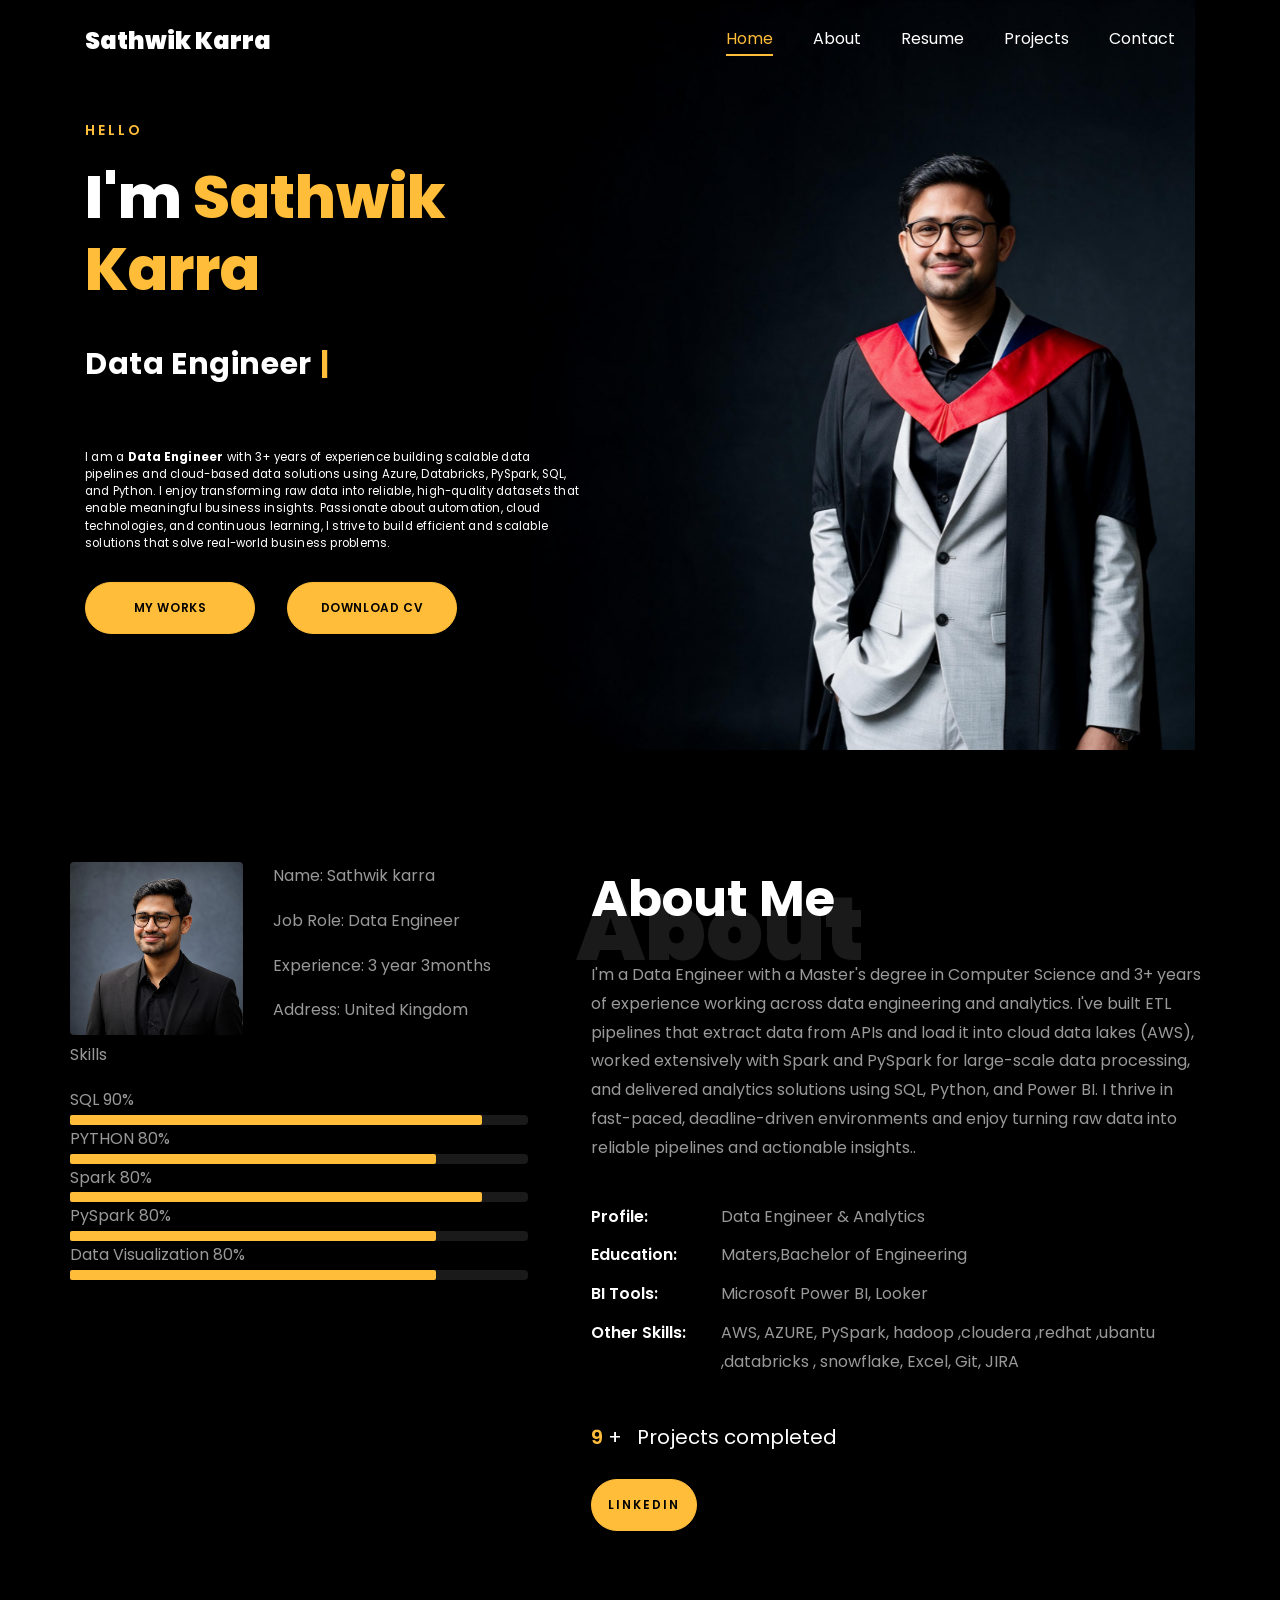
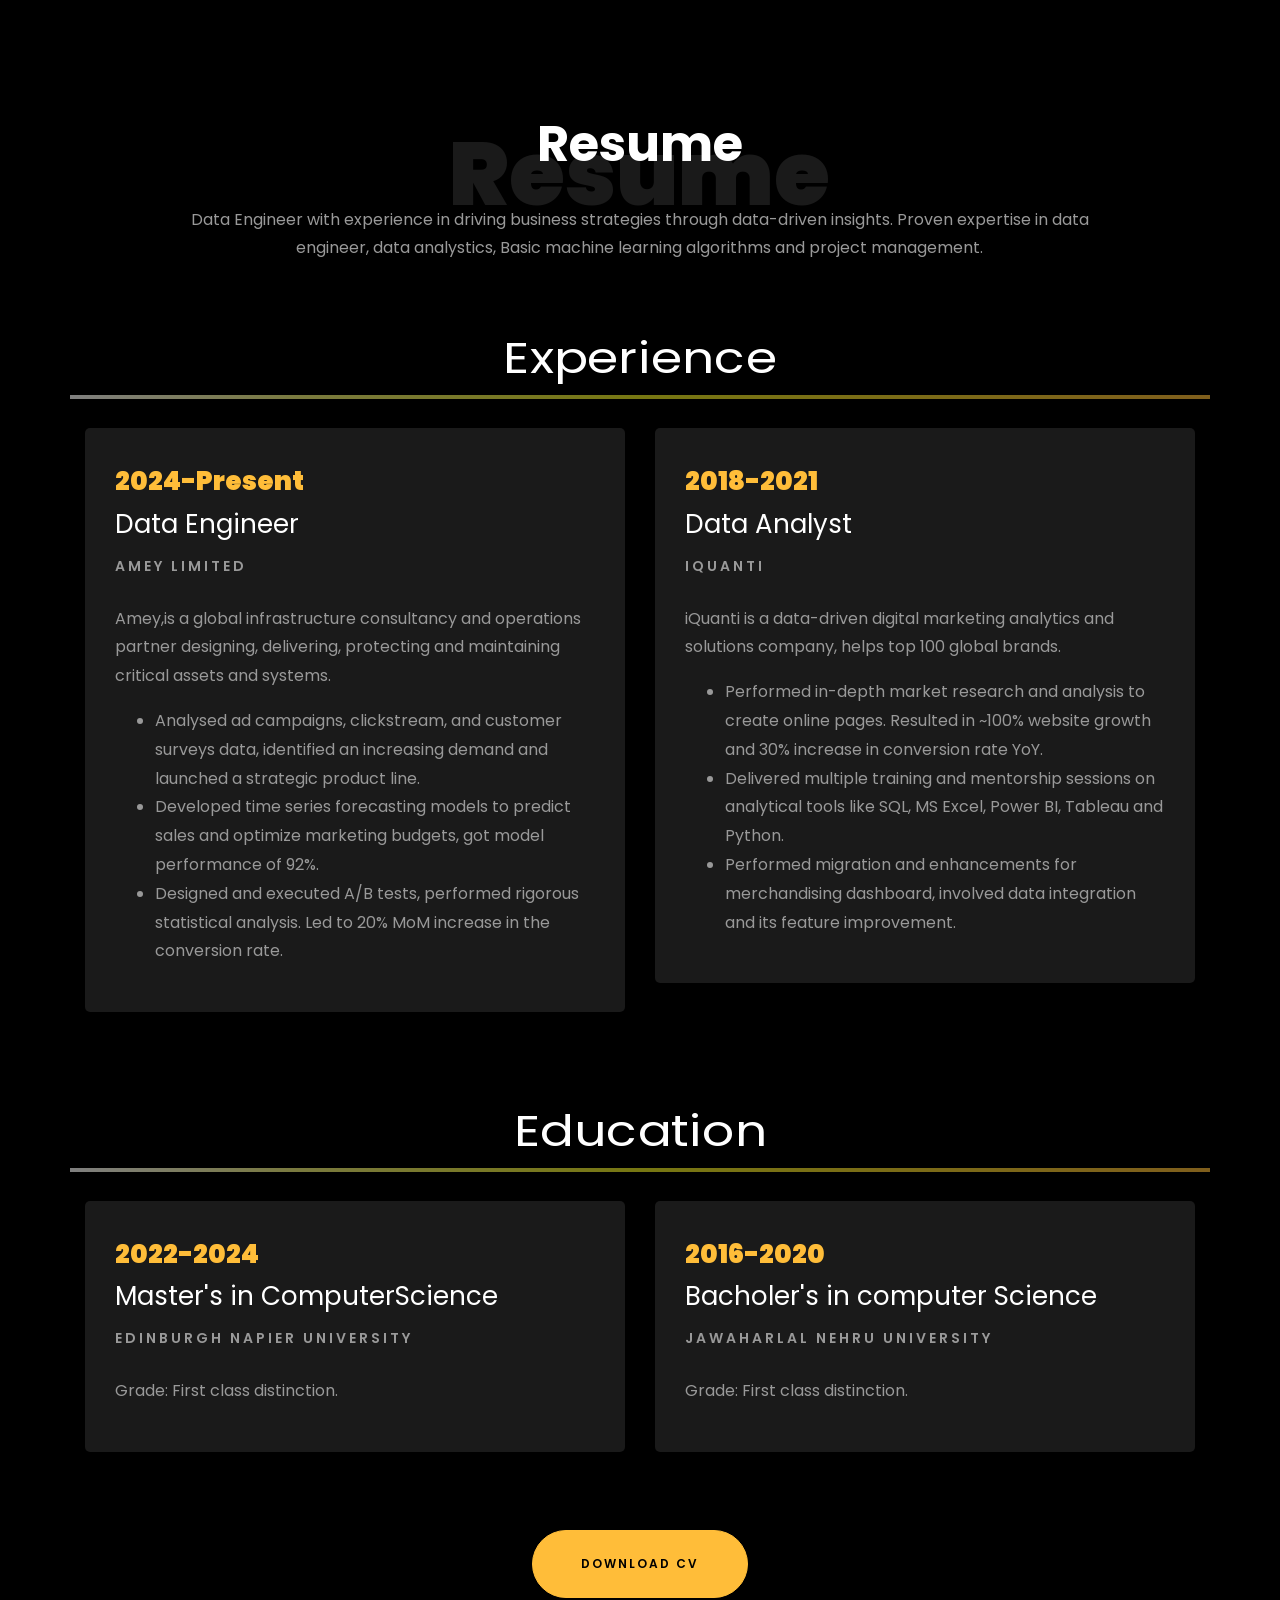
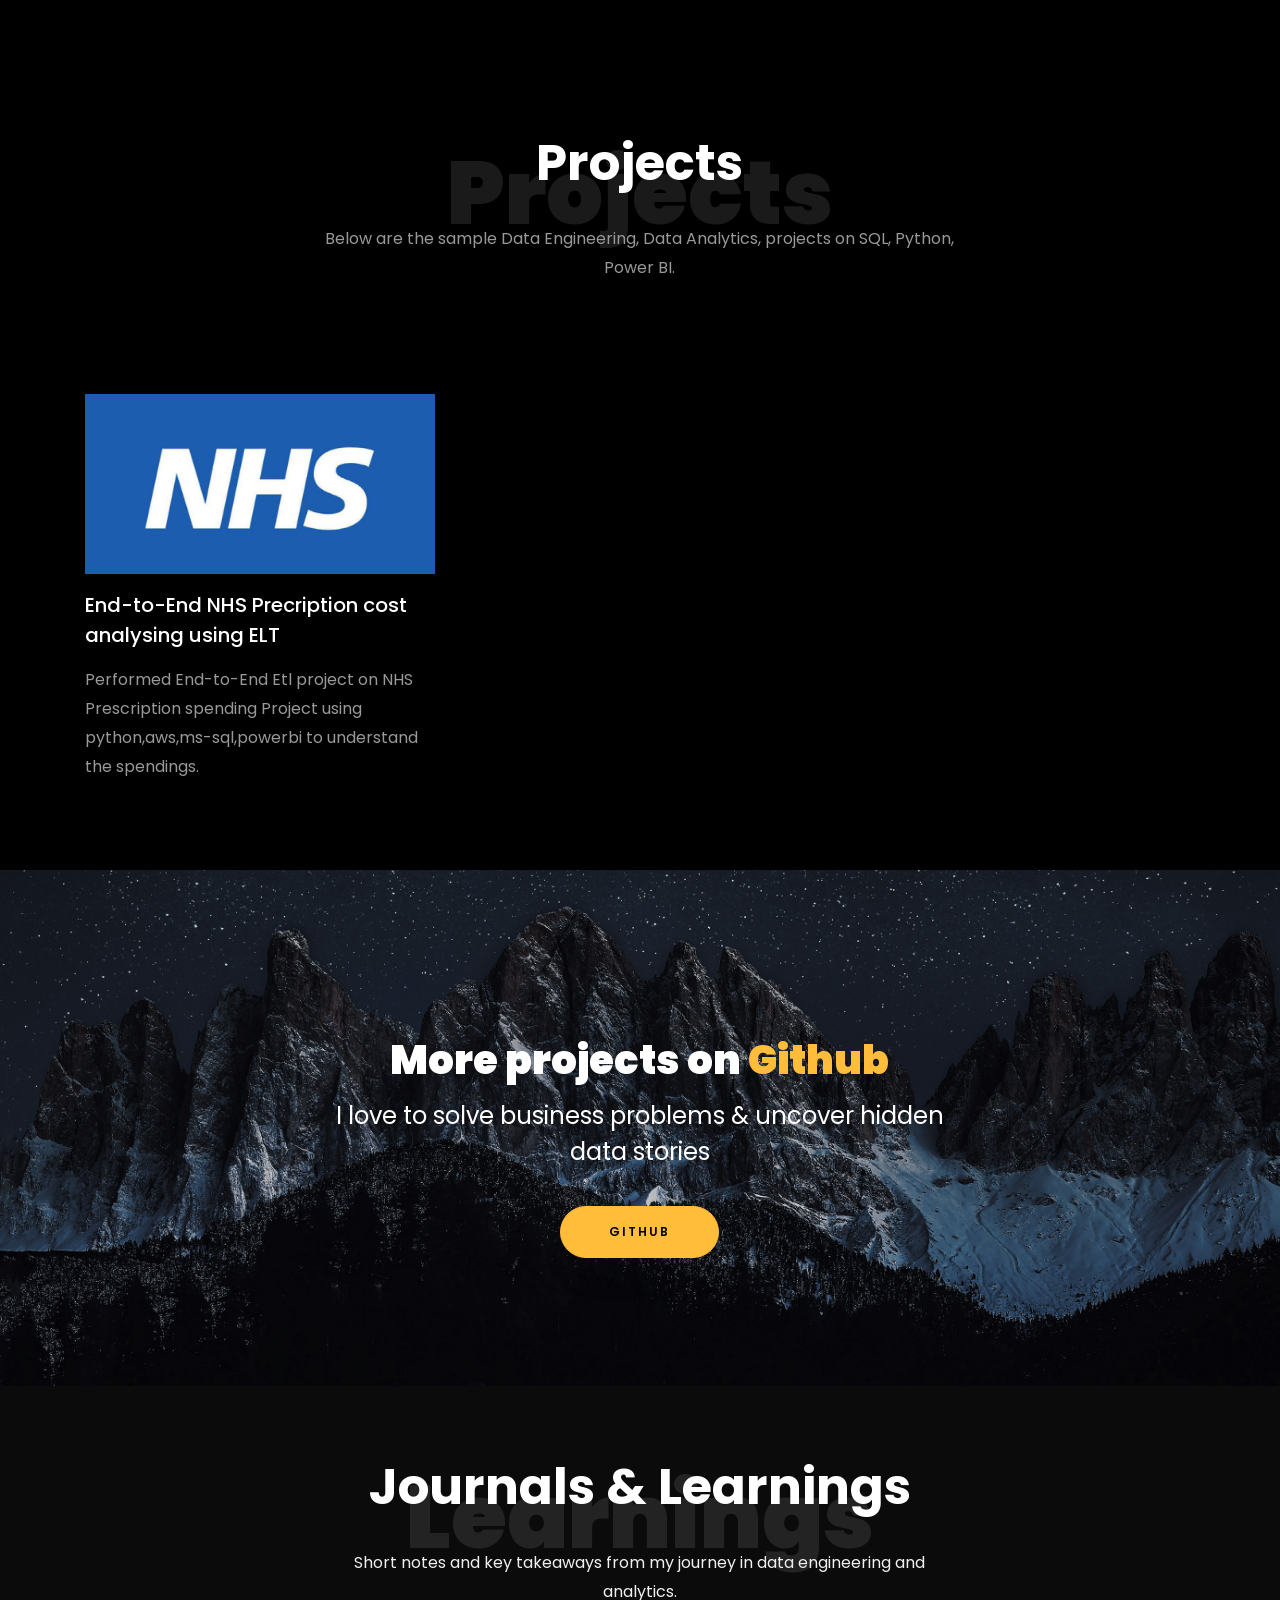
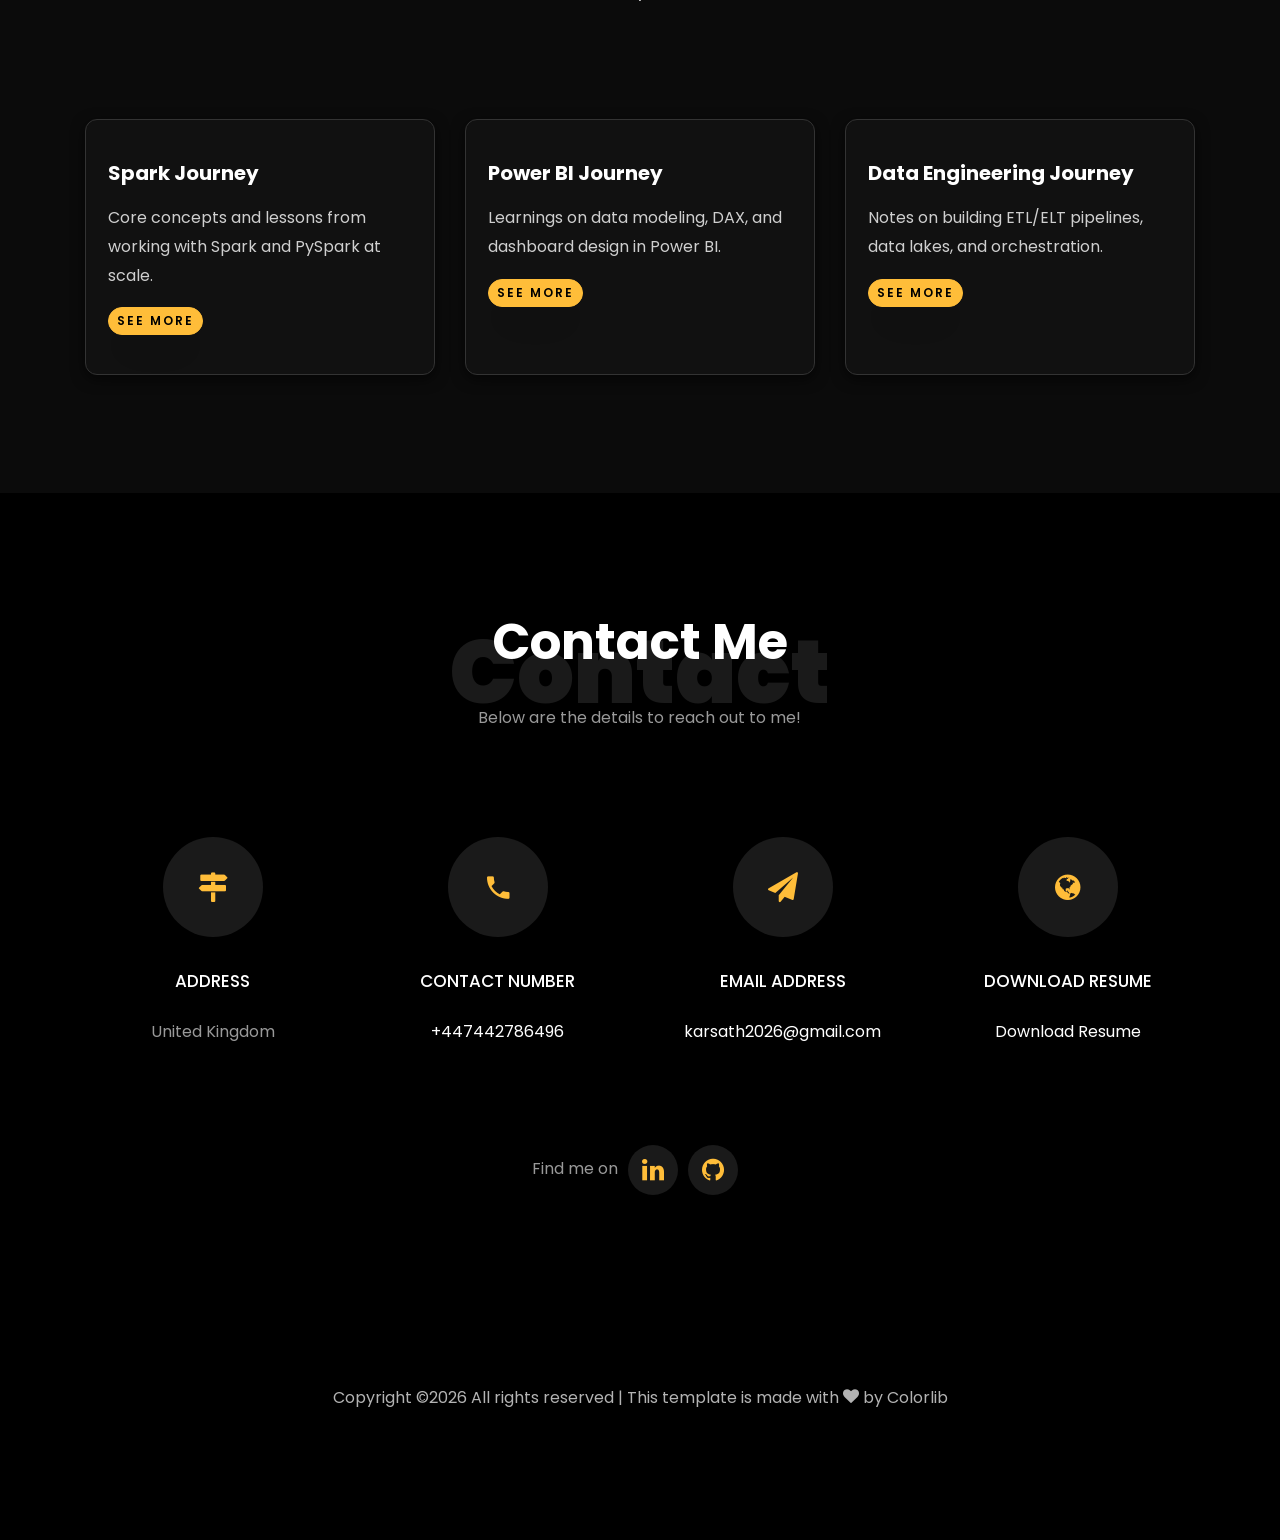
==== index.html @ d8fa1d9e "cpation added" ====
<!DOCTYPE html>
<html lang="en">
  <head>
    <title>Sathwik Karra</title>
    <meta charset="utf-8">
    <meta name="viewport" content="width=device-width, initial-scale=1, shrink-to-fit=no">
    
    <link href="https://fonts.googleapis.com/css?family=Poppins:100,200,300,400,500,600,700,800,900" rel="stylesheet">

    <link rel="stylesheet" href="css/open-iconic-bootstrap.min.css">
    <link rel="stylesheet" href="css/animate.css">
    
    <link rel="stylesheet" href="css/owl.carousel.min.css">
    <link rel="stylesheet" href="css/owl.theme.default.min.css">
    <link rel="stylesheet" href="css/magnific-popup.css">

    <link rel="stylesheet" href="css/aos.css">

    <link rel="stylesheet" href="css/ionicons.min.css">
    
    <link rel="stylesheet" href="css/flaticon.css">
    <link rel="stylesheet" href="css/icomoon.css">
    <link rel="stylesheet" href="css/style.css">

    <style>
      #typing-animation {
        position: relative;
        font-size: 30px;
        font-weight: bold;
        color: rgb(255, 255, 255);
        overflow: hidden;
        white-space: nowrap;
        animation: typing 3s steps(20, end) infinite;
      }

      #typing-animation:before {
        content: "";
        top: 0;
        left: 0;
        width: 0;
        height: 100%;
        background-color: #ccc;
        animation: typing-cursor 0.5s ease-in-out infinite;
      }

      @keyframes typing {
        from { width: 0; }
        to { width: 100%; }
      }

      @keyframes typing-cursor {
        from { width: 5px; }
        to { width: 0; }
      }

      .zoom-effect {
        overflow: hidden;
        transition: transform 0.3s ease-out;
      }

      .zoom-effect:hover {
        transform: scale(1.1);
      }

      .hero-buttons {
        display: flex;
        gap: 16px;
        flex-wrap: wrap;
        align-items: center;
      }

      .hero-buttons .btn-yellow {
        background: #ffbd39 !important;
        border: 1px solid #ffbd39 !important;
        color: #000 !important;
        font-weight: 700;
      }

      .hero-buttons .btn-yellow:hover {
        background: transparent !important;
        color: #ffbd39 !important;
        border-color: #ffbd39 !important;
      }

      .github-fixed-wrap {
        position: relative;
        z-index: 5;
      }

      .github-fixed-wrap a {
        position: relative;
        z-index: 10;
        pointer-events: auto;
      }
    </style>
  </head>

  <body data-spy="scroll" data-target=".site-navbar-target" data-offset="300">
      
    <nav class="navbar navbar-expand-lg navbar-dark ftco_navbar ftco-navbar-light site-navbar-target" id="ftco-navbar">
      <div class="container">
        <a class="navbar-brand" href="index.html">Sathwik Karra</a>
        <button class="navbar-toggler js-fh5co-nav-toggle fh5co-nav-toggle" type="button" data-toggle="collapse" data-target="#ftco-nav" aria-controls="ftco-nav" aria-expanded="false" aria-label="Toggle navigation">
          <span class="oi oi-menu"></span> Menu
        </button>

        <div class="collapse navbar-collapse" id="ftco-nav">
          <ul class="navbar-nav nav ml-auto">
            <li class="nav-item"><a href="#home-section" class="nav-link"><span>Home</span></a></li>
            <li class="nav-item"><a href="#about-section" class="nav-link"><span>About</span></a></li>
            <li class="nav-item"><a href="#resume-section" class="nav-link"><span>Resume</span></a></li>
            <li class="nav-item"><a href="#project-section" class="nav-link"><span>Projects</span></a></li>
            <li class="nav-item"><a href="#contact-section" class="nav-link"><span>Contact</span></a></li>
          </ul>
        </div>
      </div>
    </nav>

    <section id="home-section" class="hero">
      <div class="home-slider owl-carousel">
        <div class="slider-item">
          <div class="overlay"></div>
          <div class="container">
            <div class="row d-md-flex no-gutters slider-text align-items-end justify-content-end" data-scrollax-parent="true">
              <div class="one-third js-fullheight order-md-last img" style="background-image:url(images/bg_3.png);">
                <div class="overlay"></div>
              </div>
              <div class="one-forth d-flex align-items-center ftco-animate" data-scrollax=" properties: { translateY: '70%' }">
                <div class="text">
                  <span class="subheading">Hello</span>
                  <h1 class="mb-4 mt-3">I'm <span>Sathwik Karra</span></h1>

                  <span id="typing-animation"></span>

                  <script>
                    const typingAnimationElement = document.getElementById('typing-animation');
                    const typingTexts = [
                      'Data Engineer',
                      'Data Analyst ',
                      'ETL Developer '
                    ];
                    let textIndex = 0;
                    let charIndex = 0;
                    let isDeleting = false;

                    function typeEffect() {
                      const currentText = typingTexts[textIndex];
                      if (!isDeleting) {
                        typingAnimationElement.textContent = currentText.substring(0, charIndex + 1);
                        charIndex++;
                        if (charIndex === currentText.length) {
                          isDeleting = true;
                          setTimeout(typeEffect, 1500);
                          return;
                        }
                      } else {
                        typingAnimationElement.textContent = currentText.substring(0, charIndex - 1);
                        charIndex--;
                        if (charIndex === 0) {
                          isDeleting = false;
                          textIndex++;
                          if (textIndex === typingTexts.length) textIndex = 0;
                        }
                      }
                      setTimeout(typeEffect, isDeleting ? 80 : 120);
                    }
                    typeEffect();
                  </script>

                  <div class="hero-content mt-5">
                    <p class="hero-text">
                      I am a <strong>Data Engineer</strong> with 3+ years of experience building scalable
                      data pipelines and cloud-based data solutions using Azure, Databricks, PySpark,
                      SQL, and Python. I enjoy transforming raw data into reliable, high-quality
                      datasets that enable meaningful business insights. Passionate about automation,
                      cloud technologies, and continuous learning, I strive to build efficient and
                      scalable solutions that solve real-world business problems.
                    </p>

                    <div class="hero-buttons mt-4">
                      <a href="https://github.com/karrasathwik"
                         target="_blank"
                         rel="noopener noreferrer"
                         class="btn btn-yellow py-3 px-4 mr-3">
                        My Works
                      </a>

                      <a href="resume.pdf"
                         class="btn btn-yellow py-3 px-4">
                        Download CV
                      </a>
                    </div>
                  </div>
                </div>
              </div>
            </div>
          </div>
        </div>
      </div>
    </section>

    <section class="ftco-about img ftco-section ftco-no-pb" id="about-section">
      <div class="container">
        <div class="row">
          <div class="row d-flex align-items-stretch">
            <div class="col-md-6 col-lg-5 d-flex">
              <div class="img-about img d-flex align-items-stretch">
                <div class="overlay">
                  <div class="row">
                    <div class="col-sm-6 col-md-5">
                      <div class="about-img">
                        <img src="images/about-me.jpg" class="img-fluid rounded b-shadow-a" alt="">
                      </div>
                    </div>
                    <div class="col-sm-6 col-md-7">
                      <div class="about-info">
                        <p><span class="title-s">Name: </span> <span>Sathwik karra</span></p>
                        <p><span class="title-s">Job Role: </span> <span> Data Engineer</span></p>
                        <p><span class="title-s">Experience: </span> <span>3 year 3months</span></p>
                        <p><span class="title-s">Address: </span> <span>United Kingdom</span></p>
                      </div>
                    </div>
                  </div>

                  <div class="skill-mf">
                    <p class="title-s">Skills</p>
                    <span>SQL</span> <span class="pull-right">90%</span>
                    <div class="progress">
                      <div class="progress-bar" role="progressbar" style="width: 90%;" aria-valuenow="95" aria-valuemin="0" aria-valuemax="100"></div>
                    </div>
                    
                    <span>PYTHON</span> <span class="pull-right">80%</span>
                    <div class="progress">
                      <div class="progress-bar" role="progressbar" style="width: 80%" aria-valuenow="85" aria-valuemin="0" aria-valuemax="100"></div>
                    </div>
                    
                    <span>Spark</span> <span class="pull-right">80%</span>
                    <div class="progress">
                      <div class="progress-bar" role="progressbar" style="width: 90%" aria-valuenow="90" aria-valuemin="0" aria-valuemax="100"></div>
                    </div>
                    
                    <span>PySpark</span> <span class="pull-right">80%</span>
                    <div class="progress">
                      <div class="progress-bar" role="progressbar" style="width: 80%" aria-valuenow="85" aria-valuemin="0" aria-valuemax="100"></div>
                    </div>
                    
                    <span>Data Visualization </span> <span class="pull-right">80%</span>
                    <div class="progress">
                      <div class="progress-bar" role="progressbar" style="width: 80%" aria-valuenow="80" aria-valuemin="0" aria-valuemax="100"></div>
                    </div>
                  </div>
                </div>
              </div>
            </div>
            
            <div class="col-md-6 col-lg-7 pl-lg-5 pb-5">
              <div class="row justify-content-start pb-3">
                <div class="col-md-12 heading-section ftco-animate">
                  <h1 class="big">About</h1>
                  <h2 class="mb-4">About Me</h2>
                  
                  <p>I'm a Data Engineer with a Master's degree in Computer Science and 3+ years of experience working across data engineering and analytics. I've built ETL pipelines that extract data from APIs and load it into cloud data lakes (AWS), worked extensively with Spark and PySpark for large-scale data processing, and delivered analytics solutions using SQL, Python, and Power BI. I thrive in fast-paced, deadline-driven environments and enjoy turning raw data into reliable pipelines and actionable insights..</p>
                  <ul class="about-info mt-4 px-md-0 px-2">
                    <li class="d-flex"><span>Profile:</span> <span>Data Engineer &amp; Analytics</span></li>
                    <li class="d-flex"><span>Education:</span> <span>Maters,Bachelor of Engineering</span></li>
                    <li class="d-flex"><span>BI Tools:</span> <span>Microsoft Power BI, Looker</span></li>
                    <li class="d-flex"><span>Other Skills:</span> <span>AWS, AZURE, PySpark, hadoop ,cloudera ,redhat ,ubantu ,databricks , snowflake, Excel, Git, JIRA</span></li>
                  </ul>
                </div>
              </div>

              <div class="counter-wrap ftco-animate d-flex mt-md-3">
                <div class="text">
                  <p class="mb-4">
                    <span class="number" data-number="30">0</span> <span>+</span>
                    <span>&nbsp; Projects completed</span>
                  </p>
                  <p><a href="https://www.linkedin.com/in/sathwik-reddy2025/" class="btn btn-primary py-3 px-3">LinkedIn</a></p>
                </div>
              </div>
            </div>
          </div>
        </div>
      </div>
    </section>

    <section class="ftco-section ftco-no-pb" id="resume-section">
      <div class="container">
        <div class="row justify-content-center pb-5">
          <div class="col-md-10 heading-section text-center ftco-animate">
            <h1 class="big big-2">Resume</h1>
            <h2 class="mb-4">Resume</h2>
            <p> Data Engineer with experience in driving business strategies through data-driven insights. Proven expertise in data engineer, data analystics, Basic machine learning algorithms and project management.</p>
          </div>
        </div>

        <div class="row">
          <h1 class="big-4">Experience</h1>
          <div class="underline"></div>
        </div>
        <br>
        
        <div class="row">
          <div class="col-md-6">
            <div class="resume-wrap ftco-animate">
              <span class="date">2024-Present</span>
              <h2>Data Engineer</h2>
              <span class="position">Amey Limited</span>
              <p class="mt-4">Amey,is a global infrastructure consultancy and operations partner designing, delivering, protecting and maintaining critical assets and systems.  
                <ul>
                  <li>Analysed ad campaigns, clickstream, and customer surveys data, identified an increasing demand and launched a strategic product line.</li>
                  <li>Developed time series forecasting models to predict sales and optimize marketing budgets, got model performance of 92%.</li>
                  <li>Designed and executed A/B tests, performed rigorous statistical analysis. Led to 20% MoM increase in the conversion rate.</li>
                </ul>
              </p>
            </div>
          </div>

          <div class="col-md-6">
            <div class="resume-wrap ftco-animate">
              <span class="date">2018-2021</span>
              <h2> Data Analyst</h2>
              <span class="position">iQuanti</span>
              <p class="mt-4">iQuanti is a data-driven digital marketing analytics and solutions company, helps top 100 global brands. 
                <ul>
                  <li>Performed in-depth market research and analysis to create online pages. Resulted in ~100% website growth and 30% increase in conversion rate YoY.</li>
                  <li>Delivered multiple training and mentorship sessions on analytical tools like SQL, MS Excel, Power BI, Tableau and Python.</li>
                  <li>Performed migration and enhancements for merchandising dashboard, involved data integration and its feature improvement.</li>
                </ul>
              </p>
            </div>
          </div>
        </div>

        <br><br>

        <div class="row">
          <h1 class="big-4">Education</h1>
          <div class="underline"></div>
        </div>
        <br>
        
        <div class="row">
          <div class="col-md-6">
            <div class="resume-wrap ftco-animate">
              <span class="date">2022-2024</span>
              <h2>Master's in ComputerScience</h2>
              <span class="position">Edinburgh Napier University</span>
              <p class="mt-4">Grade: First class distinction.</p>
            </div>
          </div>

          <div class="col-md-6">
            <div class="resume-wrap ftco-animate">
              <span class="date">2016-2020</span>
              <h2>Bacholer's in computer Science</h2>
              <span class="position">Jawaharlal Nehru University</span>
              <p class="mt-4">Grade: First class distinction.</p>
            </div>
          </div>
        </div>

        <div class="row justify-content-center mt-5">
          <div class="col-md-6 text-center ftco-animate">
            <p><a href="resume.pdf" class="btn btn-primary py-4 px-5">Download CV</a></p>
          </div>
        </div>
      </div>
    </section>

    <section class="ftco-section" id="project-section">
      <div class="container">
        <div class="row justify-content-center mb-5 pb-5">
          <div class="col-md-7 heading-section text-center ftco-animate">
            <h1 class="big big-2">Projects</h1>
            <h2 class="mb-4">Projects</h2>
            <p>Below are the sample Data Engineering, Data Analytics, projects on SQL, Python, Power BI.</p>
          </div>
        </div>
        <div class="row d-flex">
          <div class="col-md-4 d-flex ftco-animate">
            <div class="blog-entry justify-content-end">
              <a href="https://github.com/karrasathwik/preception-cost-analysis" class="block-20 zoom-effect" style="background-image: url('images/proj_1.jpeg');">
              </a>
              <div class="text mt-3 float-right d-block">
                <h3 class="heading">
                  <a href="https://github.com/karrasathwik/preception-cost-analysis">End-to-End NHS Precription cost analysing using ELT</a>
                </h3>
                <p>Performed End-to-End Etl project on NHS Prescription spending Project using python,aws,ms-sql,powerbi to understand the spendings.</p>
              </div>
            </div>
          </div>
        </div>
      </div>
    </section>

    <section class="ftco-section ftco-hireme img margin-top" style="background-image: url(images/bg_1.jpg);">
      <div class="container github-fixed-wrap">
        <div class="row justify-content-center">
          <div class="col-md-7 ftco-animate text-center">
            <h2>More projects on <span>Github</span></h2>
            <div class="heading">
              <h4>I love to solve business problems &amp; uncover hidden data stories</h4>
              <br>
              <p>
                <a href="https://github.com/karrasathwik"
                   target="_blank"
                   rel="noopener noreferrer"
                   class="btn btn-primary py-3 px-5">
                  GitHub
                </a>
              </p>
            </div>
          </div>
        </div>
      </div>
    </section>

    <section class="ftco-section" id="learnings-section">
      <div class="container">
        <div class="row justify-content-center mb-5 pb-5">
          <div class="col-md-7 heading-section text-center ftco-animate">
            <h1 class="big big-2">Learnings</h1>
            <h2 class="mb-4">Journals &amp; Learnings</h2>
            <p>Short notes and key takeaways from my journey in data engineering and analytics.</p>
          </div>
        </div>

        <div class="row d-flex" id="learnings-cards">
          <div class="col-md-4 d-flex ftco-animate learning-card">
            <div class="blog-entry justify-content-end w-100">
              <div class="text mt-3 float-right d-block w-100">
                <h3 class="heading">
                  <a href="#" class="learning-card-title">Spark Journey</a>
                </h3>
                <p class="learning-card-preview">
                  Core concepts and lessons from working with Spark and PySpark at scale.
                </p>
                <p>
                  <a href="#" class="btn btn-primary btn-sm learning-see-more" data-topic="Spark Journey">See more</a>
                </p>
              </div>
            </div>
          </div>

          <div class="col-md-4 d-flex ftco-animate learning-card">
            <div class="blog-entry justify-content-end w-100">
              <div class="text mt-3 float-right d-block w-100">
                <h3 class="heading">
                  <a href="#" class="learning-card-title">Power BI Journey</a>
                </h3>
                <p class="learning-card-preview">
                  Learnings on data modeling, DAX, and dashboard design in Power BI.
                </p>
                <p>
                  <a href="#" class="btn btn-primary btn-sm learning-see-more" data-topic="Power BI Journey">See more</a>
                </p>
              </div>
            </div>
          </div>

          <div class="col-md-4 d-flex ftco-animate learning-card">
            <div class="blog-entry justify-content-end w-100">
              <div class="text mt-3 float-right d-block w-100">
                <h3 class="heading">
                  <a href="#" class="learning-card-title">Data Engineering Journey</a>
                </h3>
                <p class="learning-card-preview">
                  Notes on building ETL/ELT pipelines, data lakes, and orchestration.
                </p>
                <p>
                  <a href="#" class="btn btn-primary btn-sm learning-see-more" data-topic="Data Engineering Journey">See more</a>
                </p>
              </div>
            </div>
          </div>
        </div>
      </div>
    </section>

    <div class="modal fade" id="learningModal" tabindex="-1" role="dialog" aria-labelledby="learningModalLabel" aria-hidden="true">
      <div class="modal-dialog modal-lg" role="document">
        <div class="modal-content">
          <div class="modal-header">
            <h5 class="modal-title" id="learningModalLabel">Learning Title</h5>
            <button type="button" class="close" data-dismiss="modal" aria-label="Close">
              <span aria-hidden="true">&times;</span>
            </button>
          </div>
          <div class="modal-body" id="learningModalBody"></div>
        </div>
      </div>
    </div>

    <section class="ftco-section contact-section ftco-no-pb" id="contact-section">
      <div class="container">
        <div class="row justify-content-center mb-5 pb-3">
          <div class="col-md-7 heading-section text-center ftco-animate">
            <h1 class="big big-2">Contact</h1>
            <h2 class="mb-4">Contact Me</h2>
            <p>Below are the details to reach out to me!</p>
          </div>
        </div>

        <div class="row d-flex contact-info mb-5">
          <div class="col-md-6 col-lg-3 d-flex ftco-animate">
            <div class="align-self-stretch box p-4 text-center">
              <div class="icon d-flex align-items-center justify-content-center">
                <span class="icon-map-signs"></span>
              </div>
              <h3 class="mb-4">Address</h3>
              <p>United Kingdom</p>
            </div>
          </div>
          <div class="col-md-6 col-lg-3 d-flex ftco-animate">
            <div class="align-self-stretch box p-4 text-center">
              <div class="icon d-flex align-items-center justify-content-center">
                <span class="icon-phone2"></span>
              </div>
              <h3 class="mb-4">Contact Number</h3>
              <p><a href="tel:+447442786496">+447442786496 </a></p>
            </div>
          </div>
          <div class="col-md-6 col-lg-3 d-flex ftco-animate">
            <div class="align-self-stretch box p-4 text-center">
              <div class="icon d-flex align-items-center justify-content-center">
                <span class="icon-paper-plane"></span>
              </div>
              <h3 class="mb-4">Email Address</h3>
              <p>
                <a href="https://mail.google.com/mail/?view=cm&fs=1&to=karsath2026@gmail.com" target="_blank">
                  karsath2026@gmail.com
                </a>
              </p>
            </div>
          </div>
          <div class="col-md-6 col-lg-3 d-flex ftco-animate">
            <div class="align-self-stretch box p-4 text-center">
              <div class="icon d-flex align-items-center justify-content-center">
                <span class="icon-globe"></span>
              </div>
              <h3 class="mb-4">Download Resume</h3>
              <p><a href="resume.pdf" download>Download Resume</a></p>
            </div>
          </div>

          <div class="container">
            <br><br>
            <ul class="ftco-footer-social list-unstyled d-flex justify-content-center align-items-center mb-0">
              <li class="ftco-animate normal-txt">Find me on</li>
              <li class="ftco-animate">
                <a href="https://www.linkedin.com/in/sathwik-reddy2025/" target="_blank" rel="noopener noreferrer">
                  <span class="icon-linkedin"></span>
                </a>
              </li>
              <li class="ftco-animate">
                <a href="https://github.com/karrasathwik" target="_blank" rel="noopener noreferrer">
                  <span class="icon-github"></span>
                </a>
              </li>
            </ul>
            <br>
          </div>
        </div>
      </div>
    </section>

    <footer class="ftco-footer ftco-section">
      <div class="container">
        <div class="row">
          <div class="col-md-12 text-center">
            <p>
              Copyright &copy;<script>document.write(new Date().getFullYear());</script> All rights reserved | This template is made with <i class="icon-heart color-danger" aria-hidden="true"></i> by <a href="https://colorlib.com" target="_blank">Colorlib</a>
            </p>
          </div>
        </div>
      </div>
    </footer>

    <div id="ftco-loader" class="show fullscreen">
      <svg class="circular" width="48px" height="48px">
        <circle class="path-bg" cx="24" cy="24" r="22" fill="none" stroke-width="4" stroke="#eeeeee"></circle>
        <circle class="path" cx="24" cy="24" r="22" fill="none" stroke-width="4" stroke-miterlimit="10" stroke="#F96D00"></circle>
      </svg>
    </div>

    <script src="js/jquery.min.js"></script>
    <script src="js/jquery-migrate-3.0.1.min.js"></script>
    <script src="js/popper.min.js"></script>
    <script src="js/bootstrap.min.js"></script>
    <script src="js/jquery.easing.1.3.js"></script>
    <script src="js/jquery.waypoints.min.js"></script>
    <script src="js/jquery.stellar.min.js"></script>
    <script src="js/owl.carousel.min.js"></script>
    <script src="js/jquery.magnific-popup.min.js"></script>
    <script src="js/aos.js"></script>
    <script src="js/jquery.animateNumber.min.js"></script>
    <script src="js/scrollax.min.js"></script>
    <script src="js/main.js"></script>

    <script>
      const learningTopics = {
        "Spark Journey": [
          { title: "Spark Architecture", content: "Driver, executors, cluster manager, DAG, stages, tasks, shuffle, etc." },
          { title: "Transformations & Actions", content: "Lazy evaluation, narrow vs wide transformations, common actions (collect, count, show)." },
          { title: "Caching & Persistence", content: "cache(), persist(), storage levels, when to cache, pitfalls of over-caching." },
          { title: "Partitioning & Shuffle", content: "repartition vs coalesce, shuffle partitions, tuning spark.sql.shuffle.partitions." }
        ],
        "Power BI Journey": [
          { title: "Data Modeling", content: "Star schema, relationships, cardinality, active vs inactive relationships." },
          { title: "DAX Basics", content: "Calculated columns vs measures, FILTER, CALCULATE, time intelligence functions." },
          { title: "Dashboard Design", content: "KPIs, storytelling, navigation, bookmarks, drill-through pages." }
        ],
        "Data Engineering Journey": [
          { title: "ETL vs ELT", content: "Differences, when to use each, trade-offs in cloud data warehouses." },
          { title: "Data Lake Layers", content: "Raw, curated, silver/gold layers, medallion architecture." },
          { title: "Orchestration", content: "Using ADF, Airflow, or similar tools to schedule and monitor pipelines." }
        ]
      };

      document.addEventListener("DOMContentLoaded", function () {
        const modal = new bootstrap.Modal(document.getElementById("learningModal"));
        const modalTitle = document.getElementById("learningModalLabel");
        const modalBody = document.getElementById("learningModalBody");

        document.querySelectorAll(".learning-see-more").forEach(link => {
          link.addEventListener("click", function (e) {
            e.preventDefault();
            const topicName = this.getAttribute("data-topic");
            const topics = learningTopics[topicName] || [];

            modalTitle.textContent = topicName;

            let html = '<div class="list-group">';
            topics.forEach((t, idx) => {
              const safeId = `topic-${idx}`;
              html += `
                <div class="list-group-item">
                  <div class="d-flex justify-content-between align-items-center">
                    <strong>${t.title}</strong>
                    <button class="btn btn-sm btn-outline-primary toggle-topic-btn" data-target="${safeId}">+</button>
                  </div>
                  <div id="${safeId}" class="topic-content" style="display:none; margin-top:0.5rem;">
                    <p class="mb-0">${t.content}</p>
                  </div>
                </div>
              `;
            });
            html += '</div>';

            modalBody.innerHTML = html;

            modalBody.querySelectorAll(".toggle-topic-btn").forEach(btn => {
              btn.addEventListener("click", function () {
                const targetId = this.getAttribute("data-target");
                const contentEl = document.getElementById(targetId);
                const isHidden = contentEl.style.display === "none";
                contentEl.style.display = isHidden ? "block" : "none";
                this.textContent = isHidden ? "−" : "+";
              });
            });

            modal.show();
          });
        });
      });
    </script>
  </body>
</html>
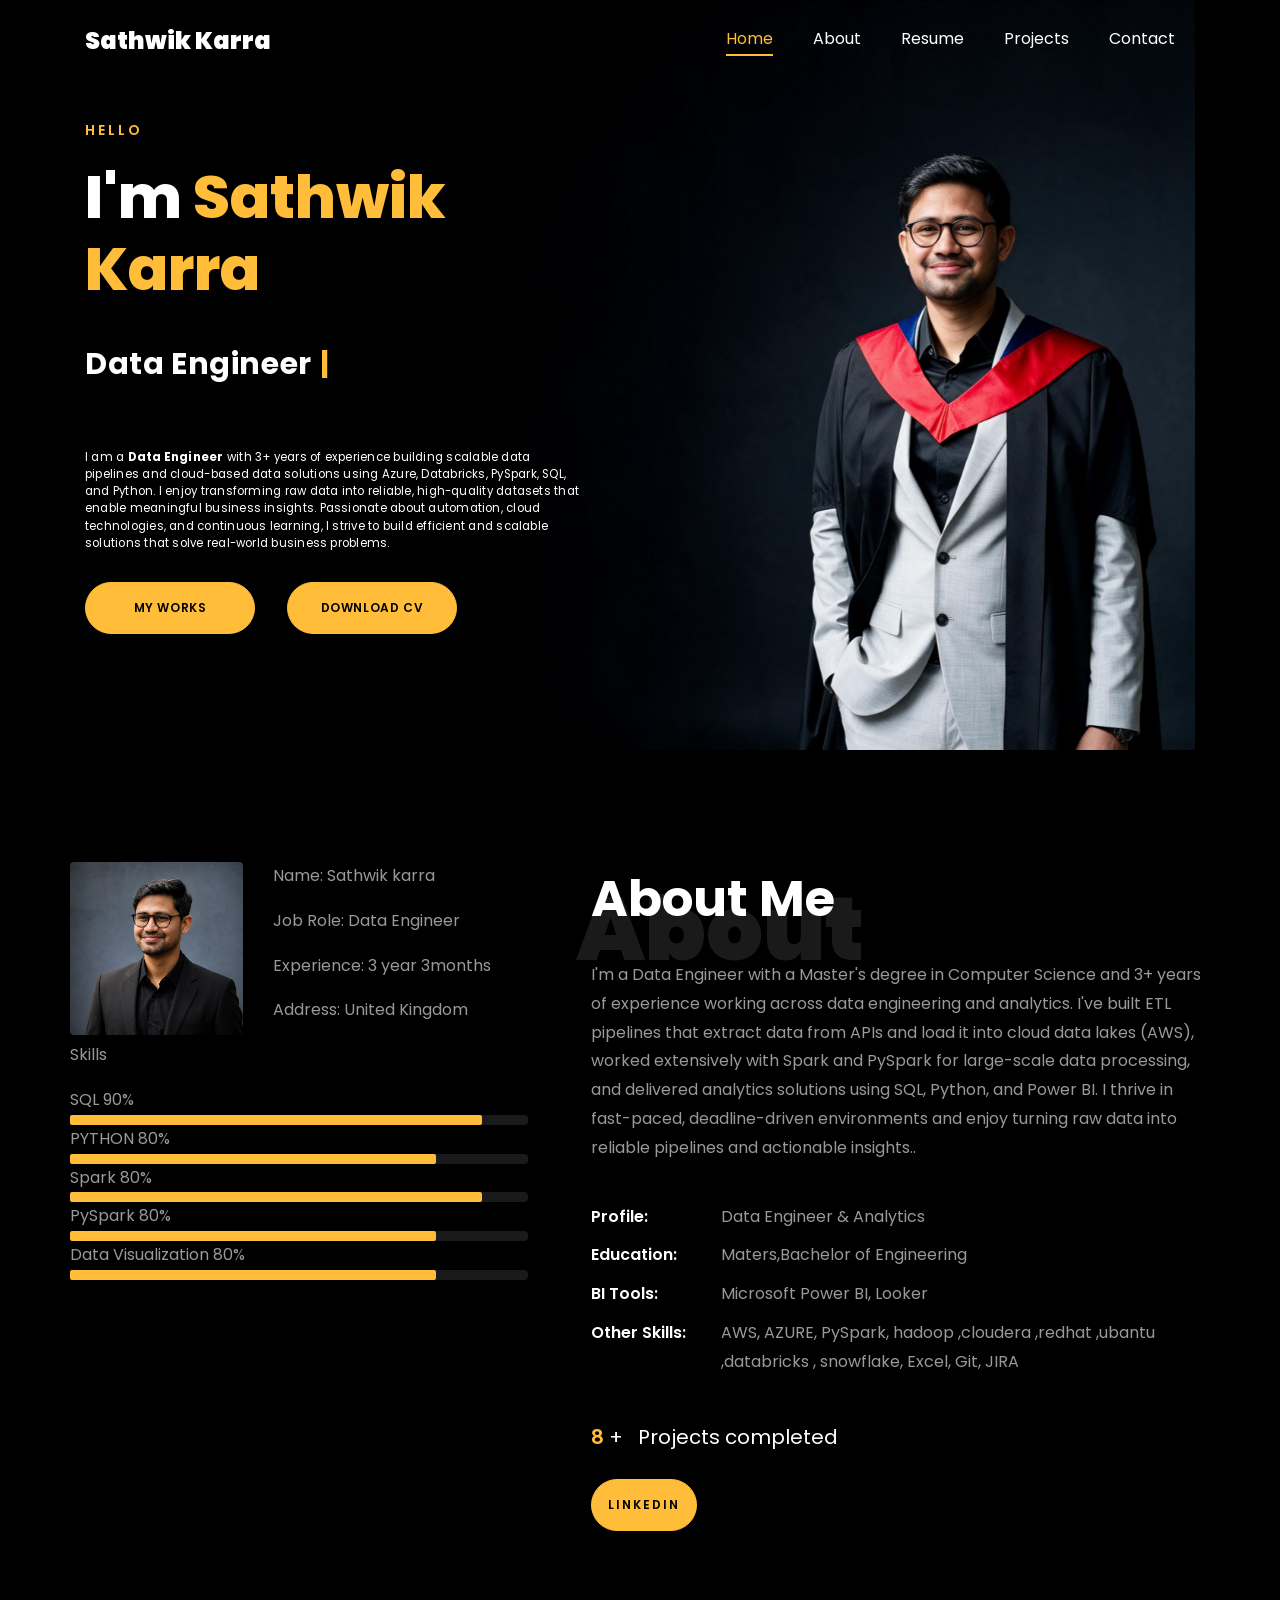
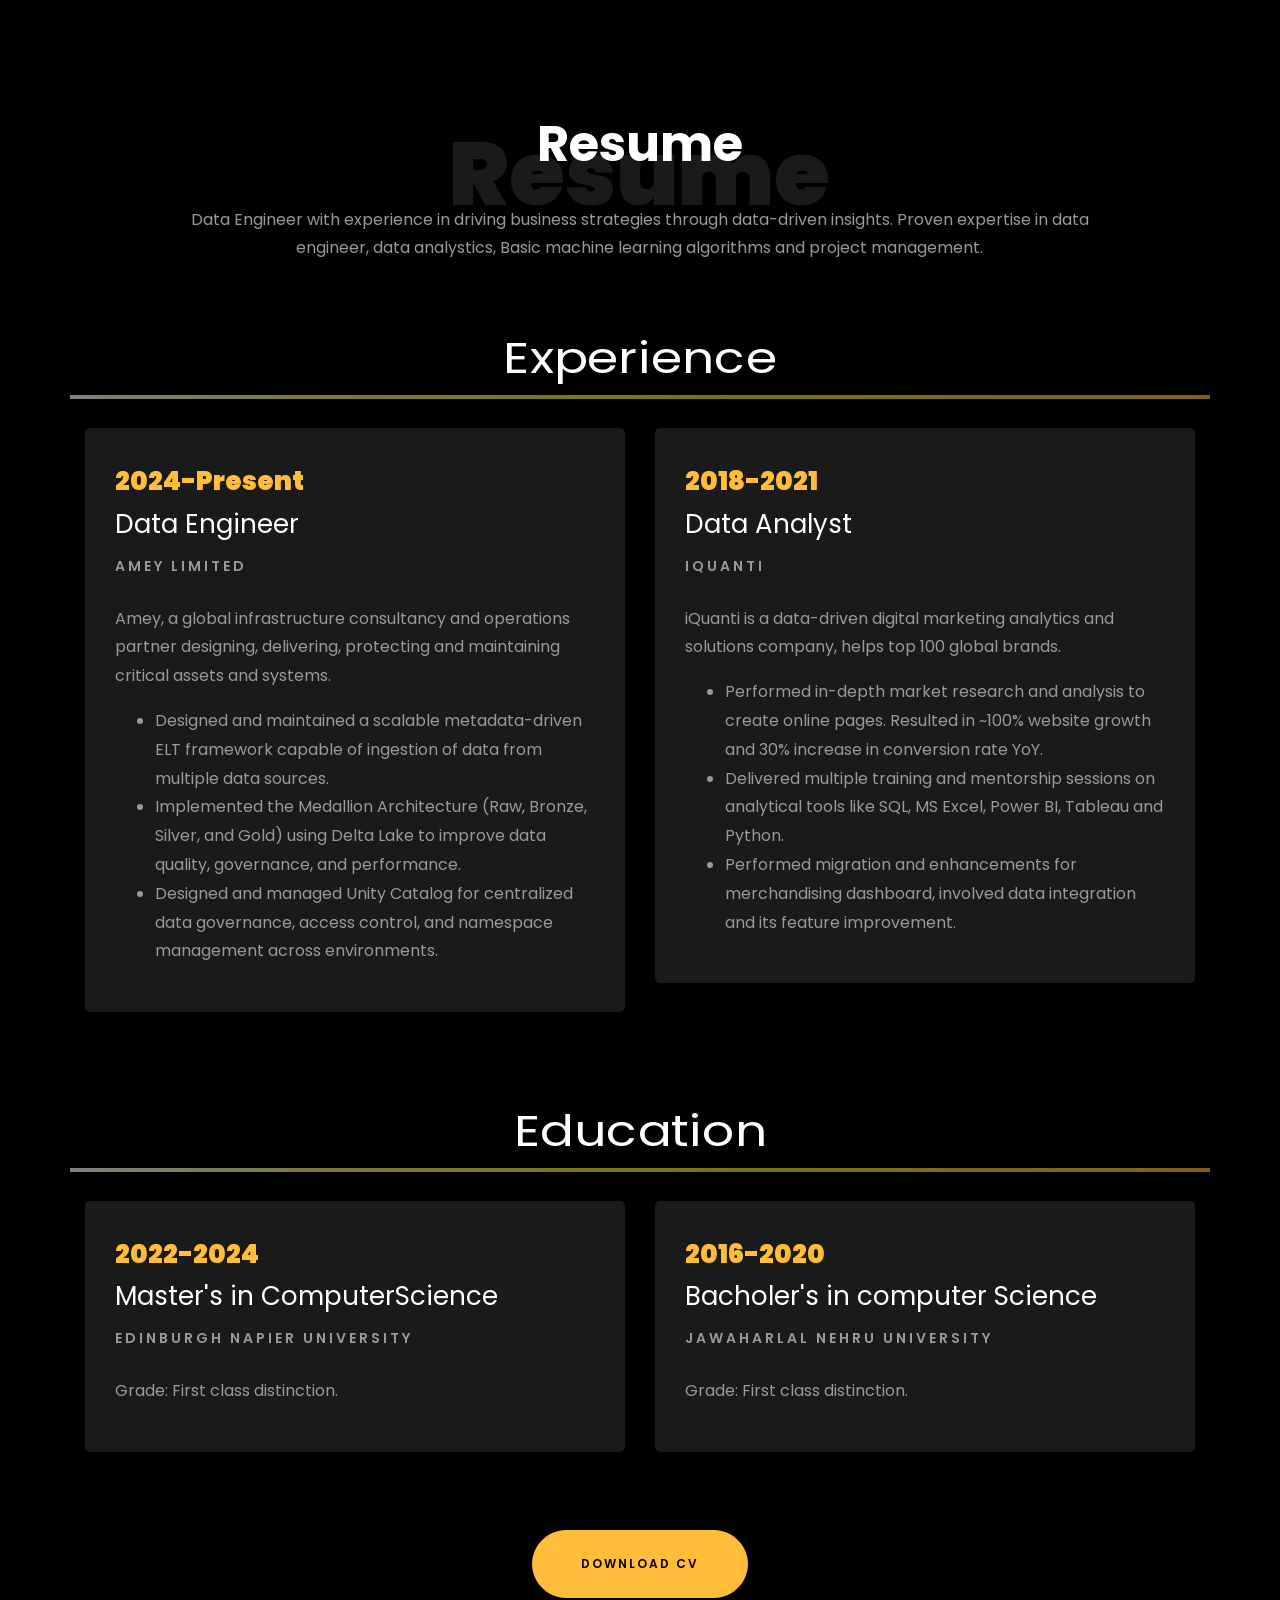
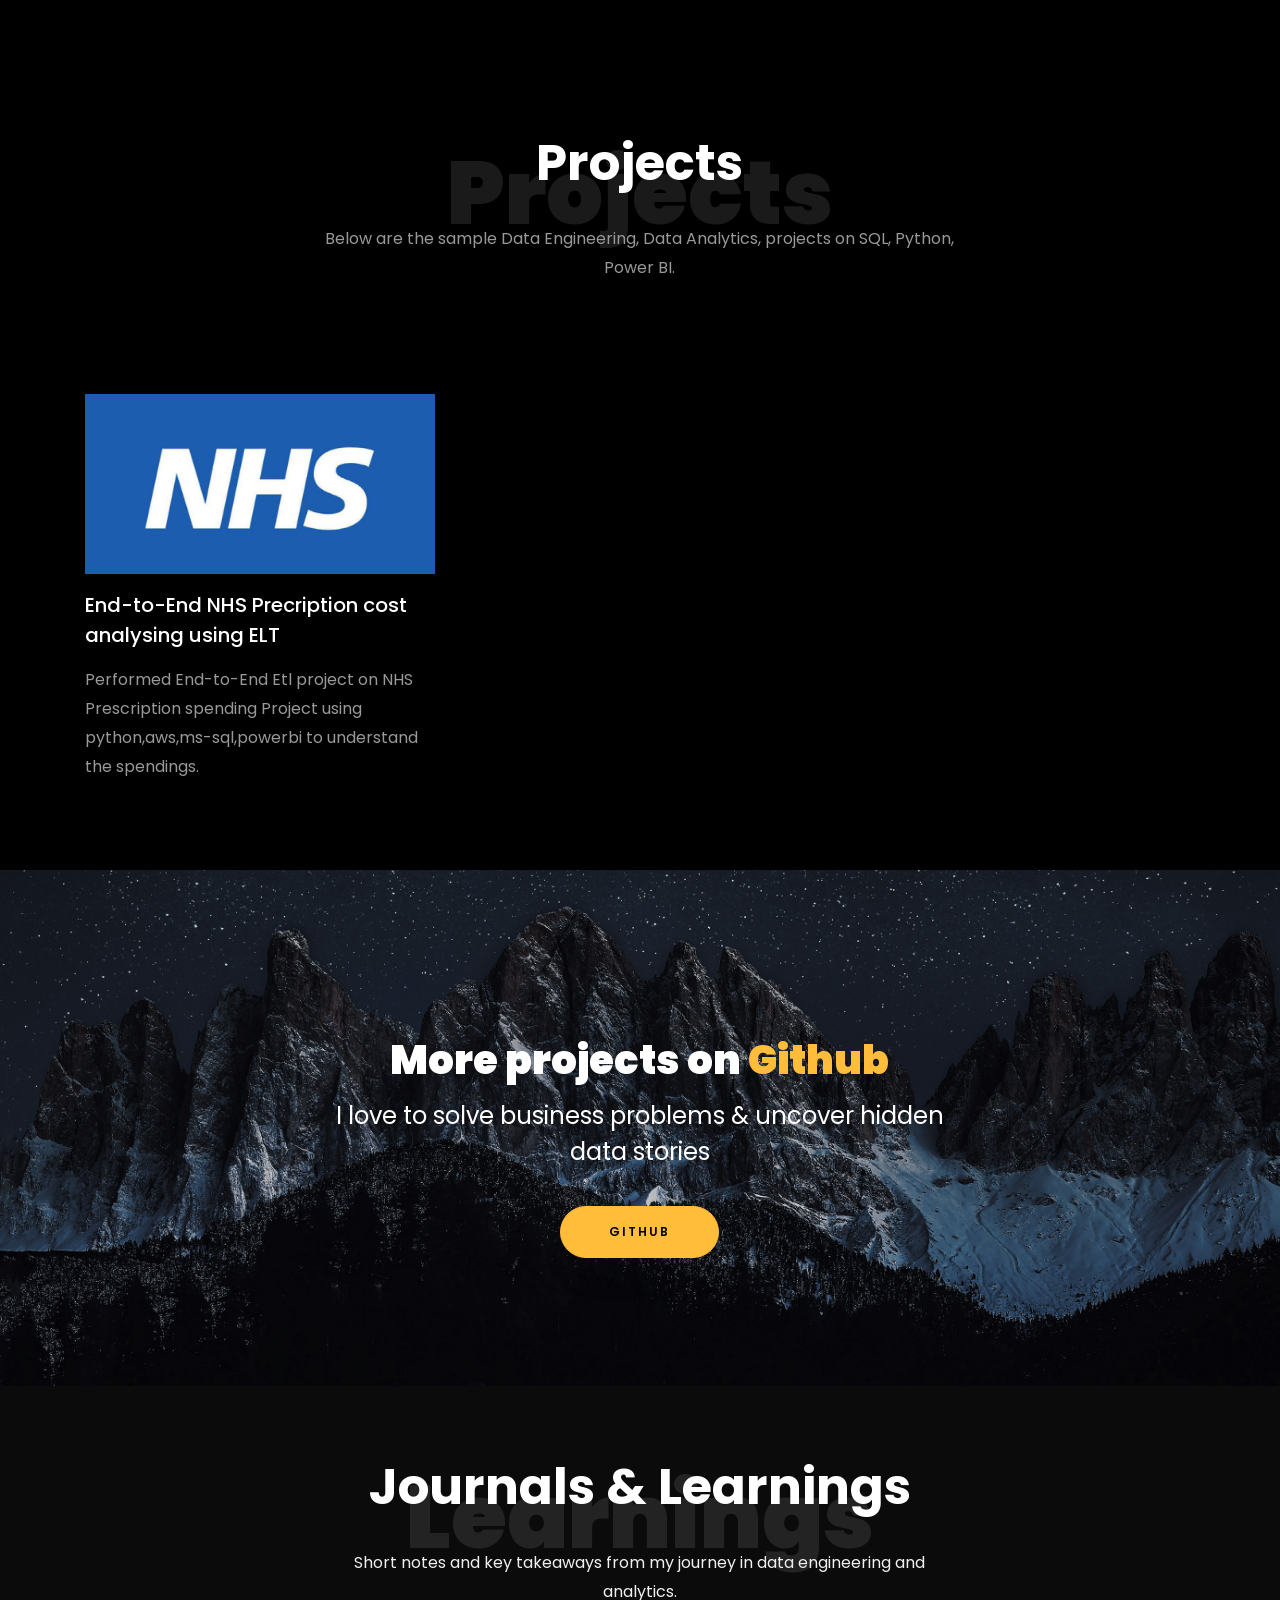
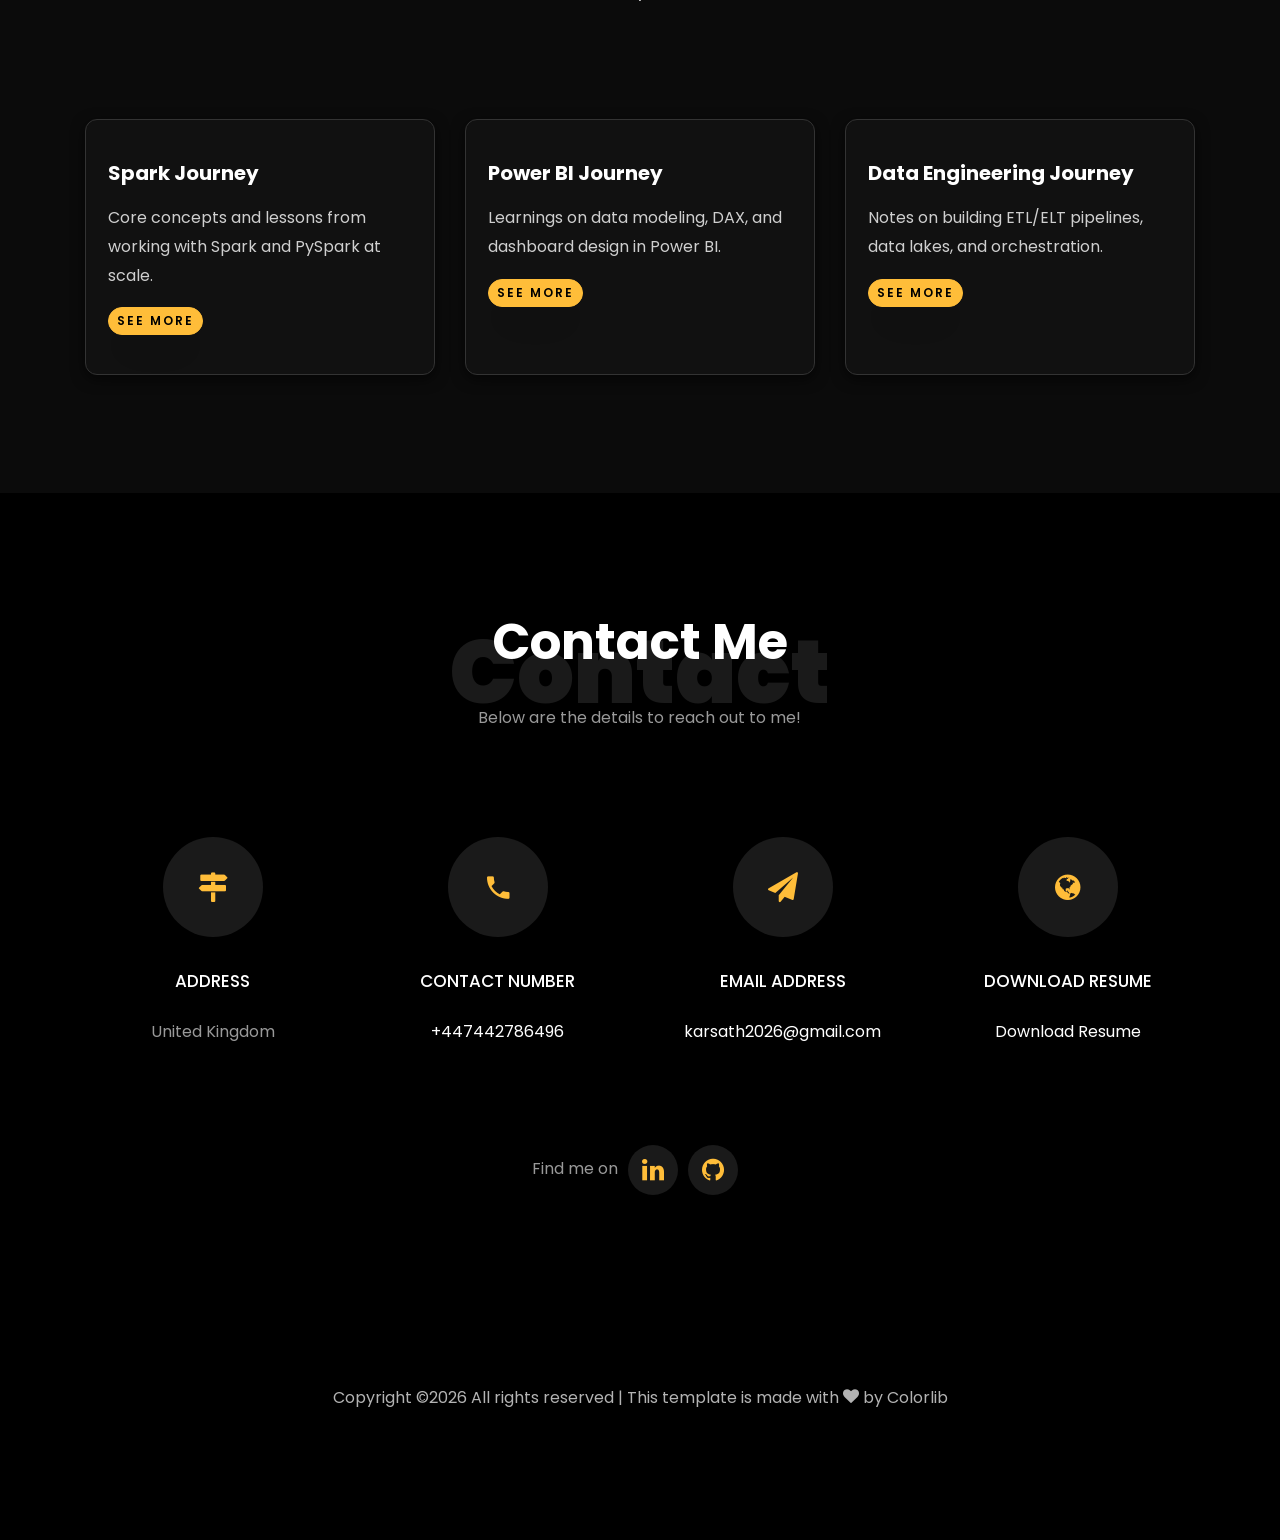
==== commit 2880f768: "new changes" ====
--- a/index.html
+++ b/index.html
@@ -306,11 +306,14 @@
               <span class="date">2024-Present</span>
               <h2>Data Engineer</h2>
               <span class="position">Amey Limited</span>
-              <p class="mt-4">Amey,is a global infrastructure consultancy and operations partner designing, delivering, protecting and maintaining critical assets and systems.  
+              <p class="mt-4">Amey, a global infrastructure consultancy and operations partner designing, delivering, protecting and maintaining critical assets and systems.  
                 <ul>
-                  <li>Analysed ad campaigns, clickstream, and customer surveys data, identified an increasing demand and launched a strategic product line.</li>
-                  <li>Developed time series forecasting models to predict sales and optimize marketing budgets, got model performance of 92%.</li>
-                  <li>Designed and executed A/B tests, performed rigorous statistical analysis. Led to 20% MoM increase in the conversion rate.</li>
+                  <li>Designed and maintained a scalable metadata-driven ELT framework capable of ingestion of data 
+                      from multiple data sources.</li>
+                  <li>Implemented the Medallion Architecture (Raw, Bronze, Silver, and Gold) using Delta Lake to improve 
+                      data quality, governance, and performance.</li>
+                  <li>Designed and managed Unity Catalog for centralized data governance, access control, and 
+                      namespace management across environments.</li>
                 </ul>
               </p>
             </div>
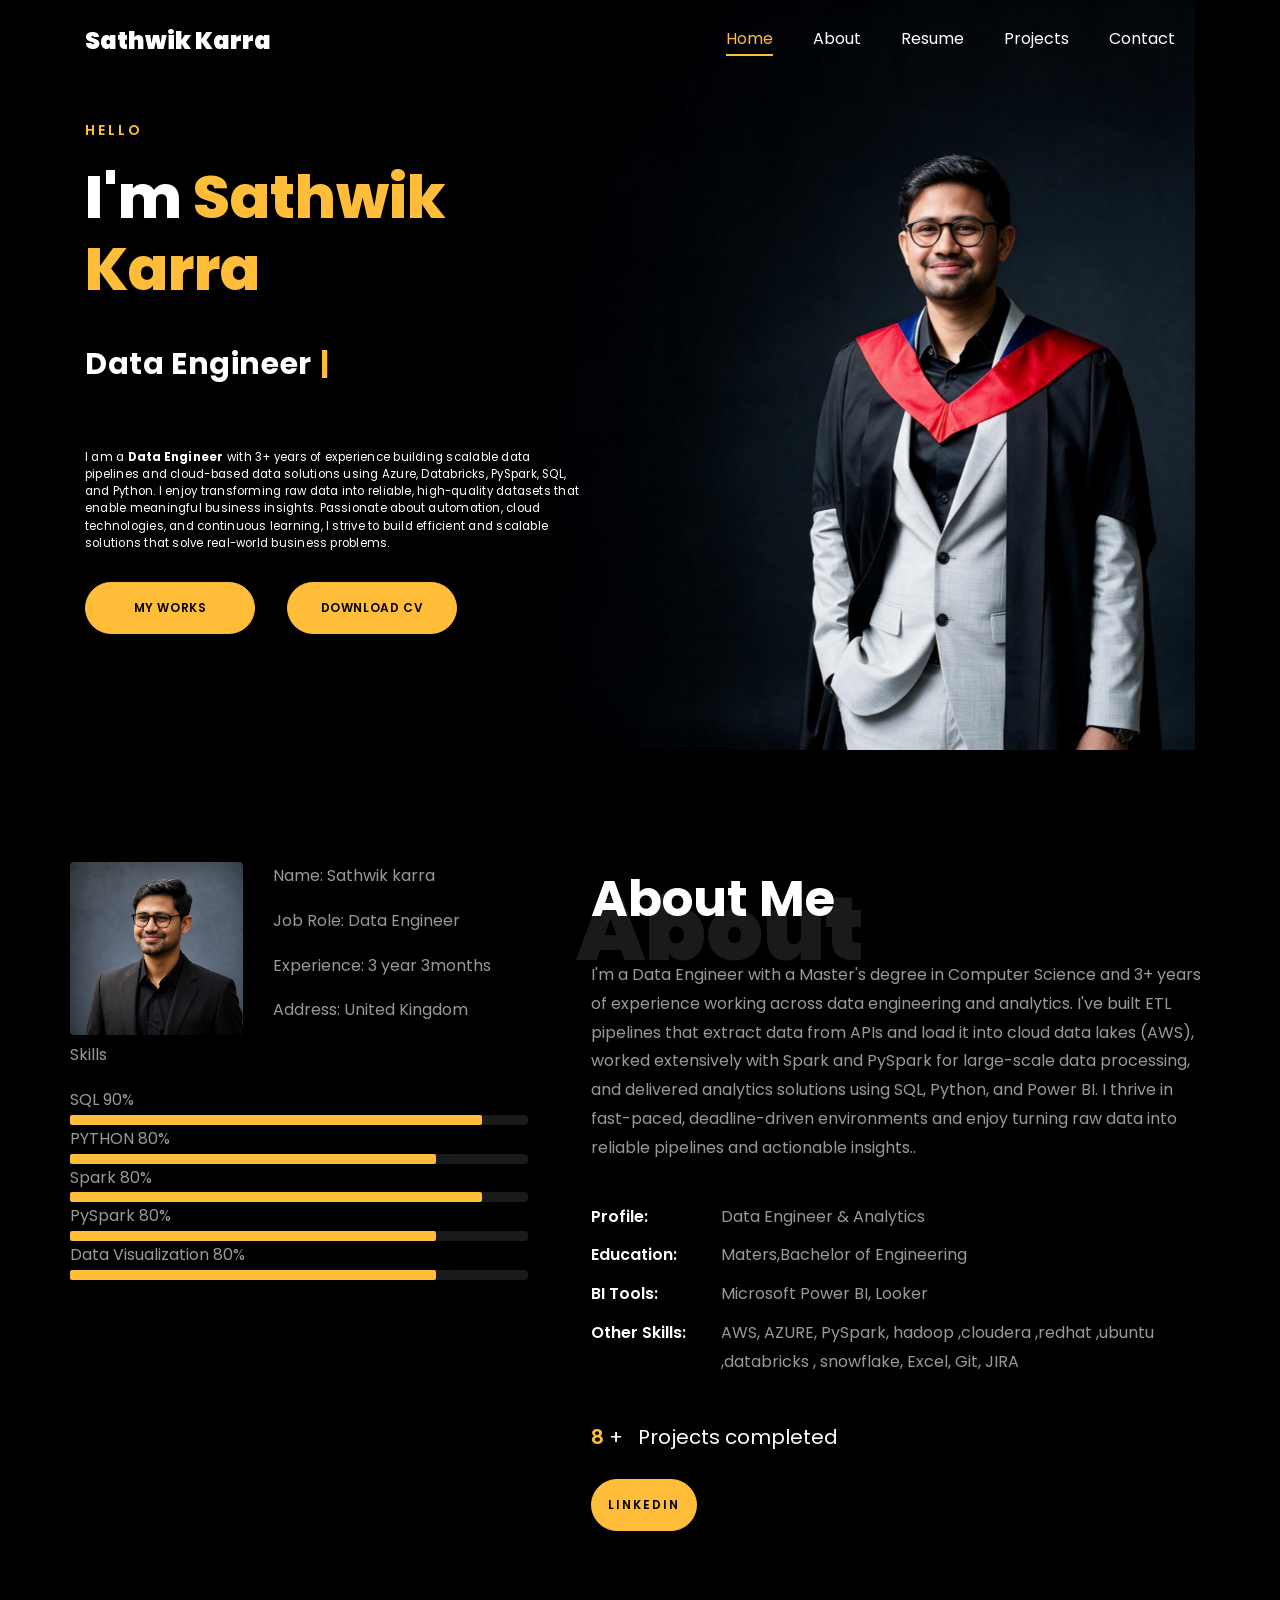
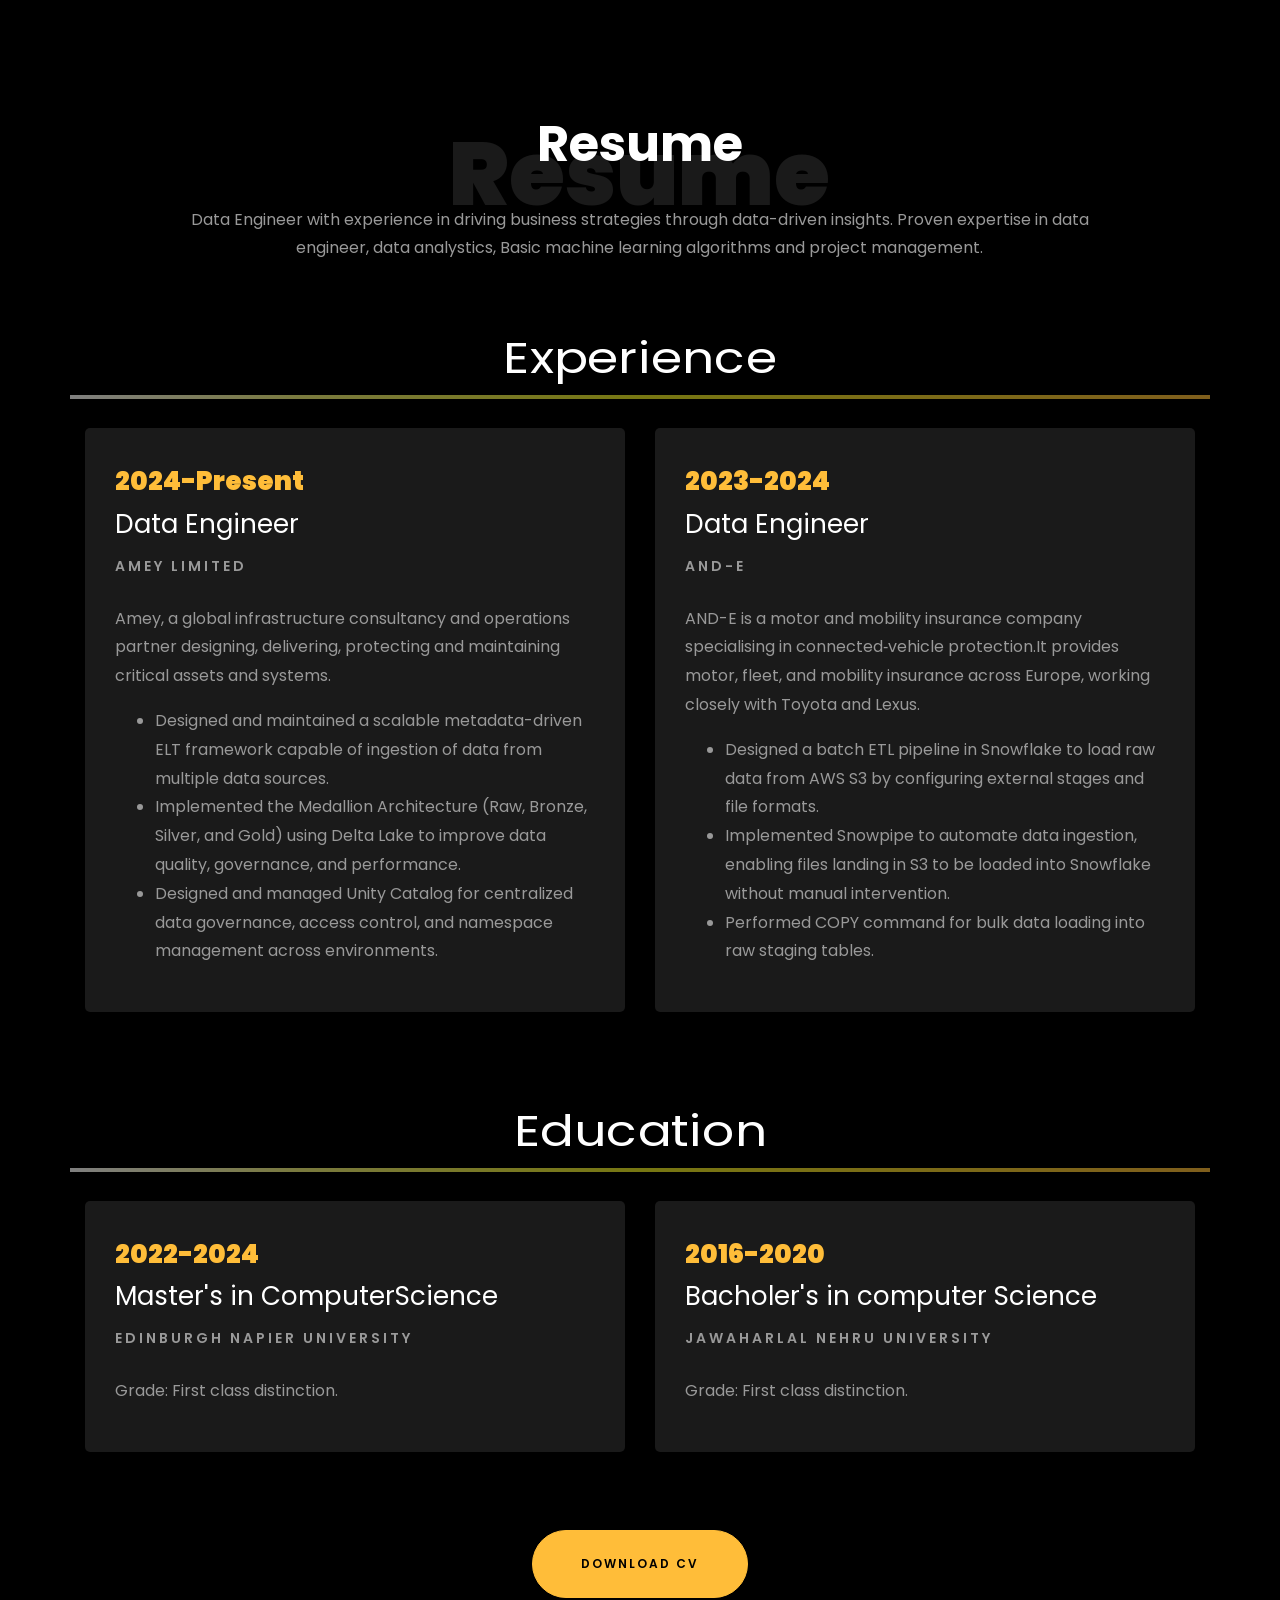
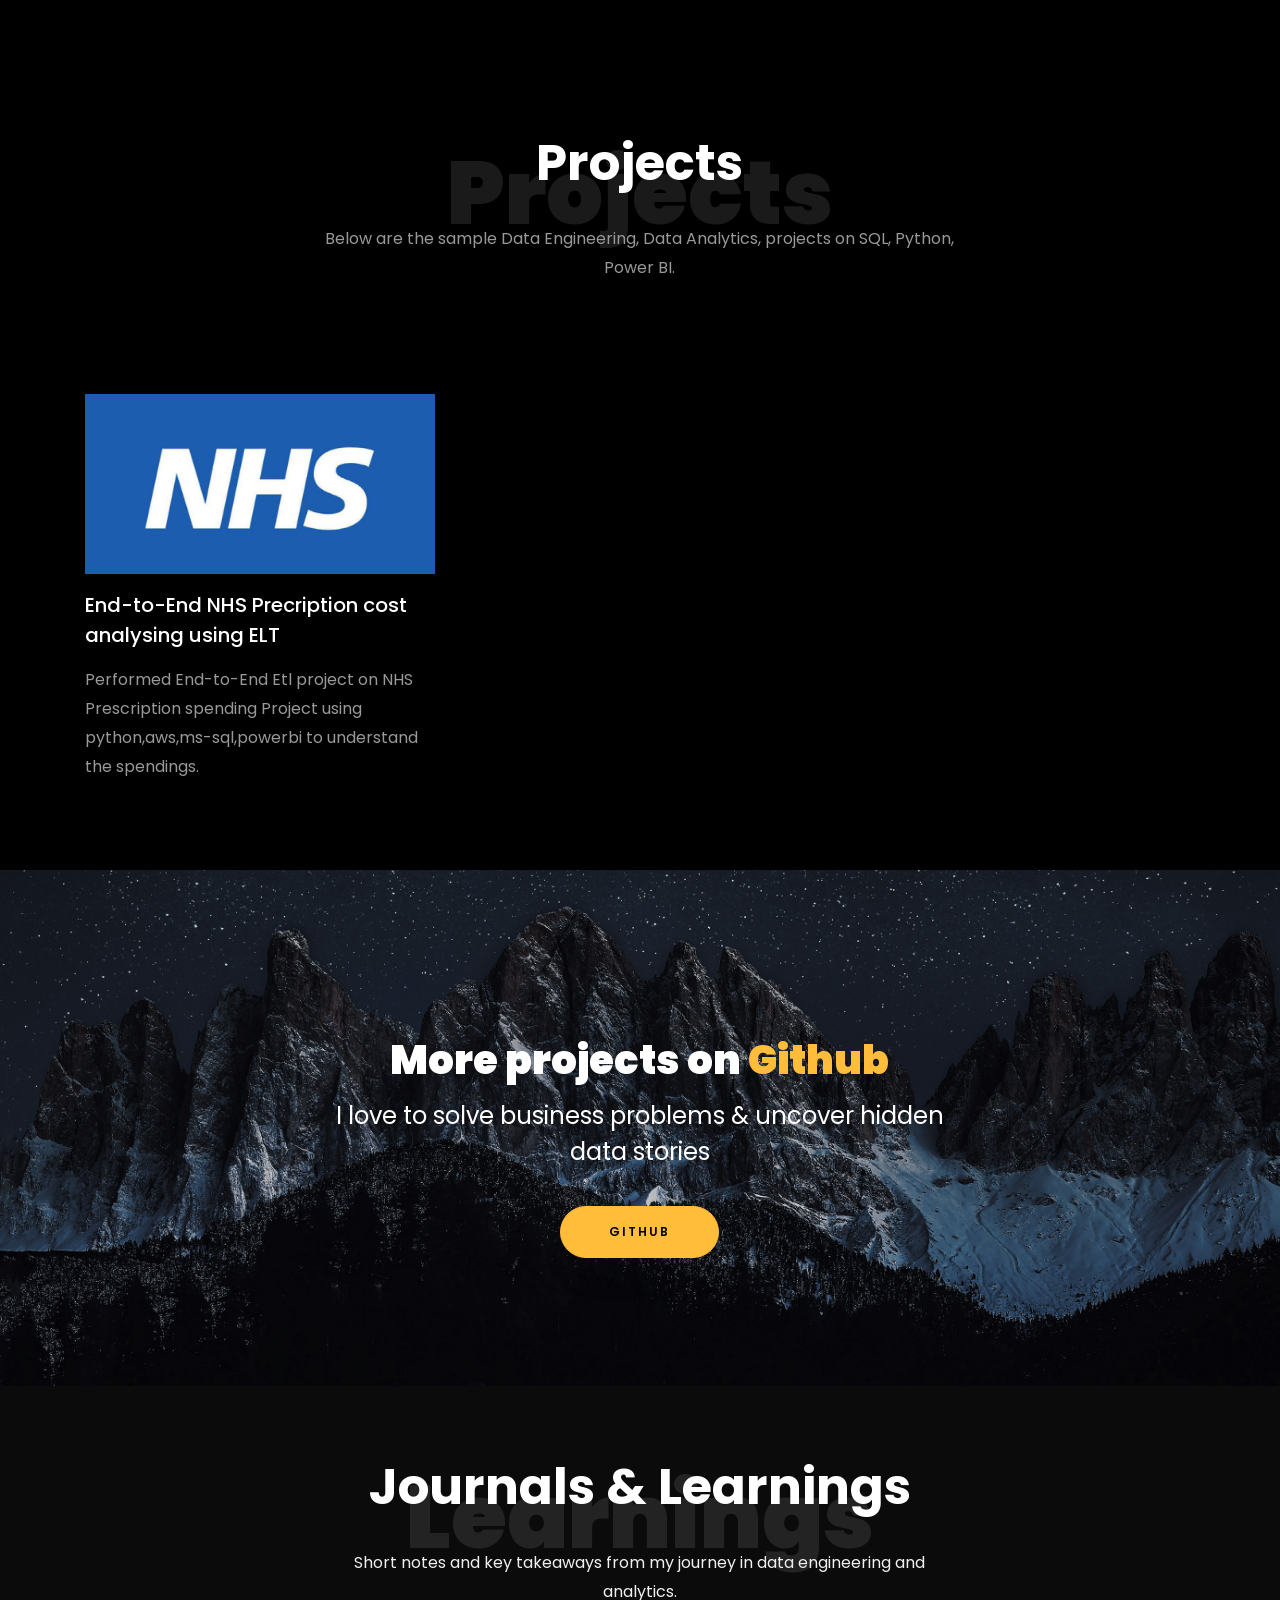
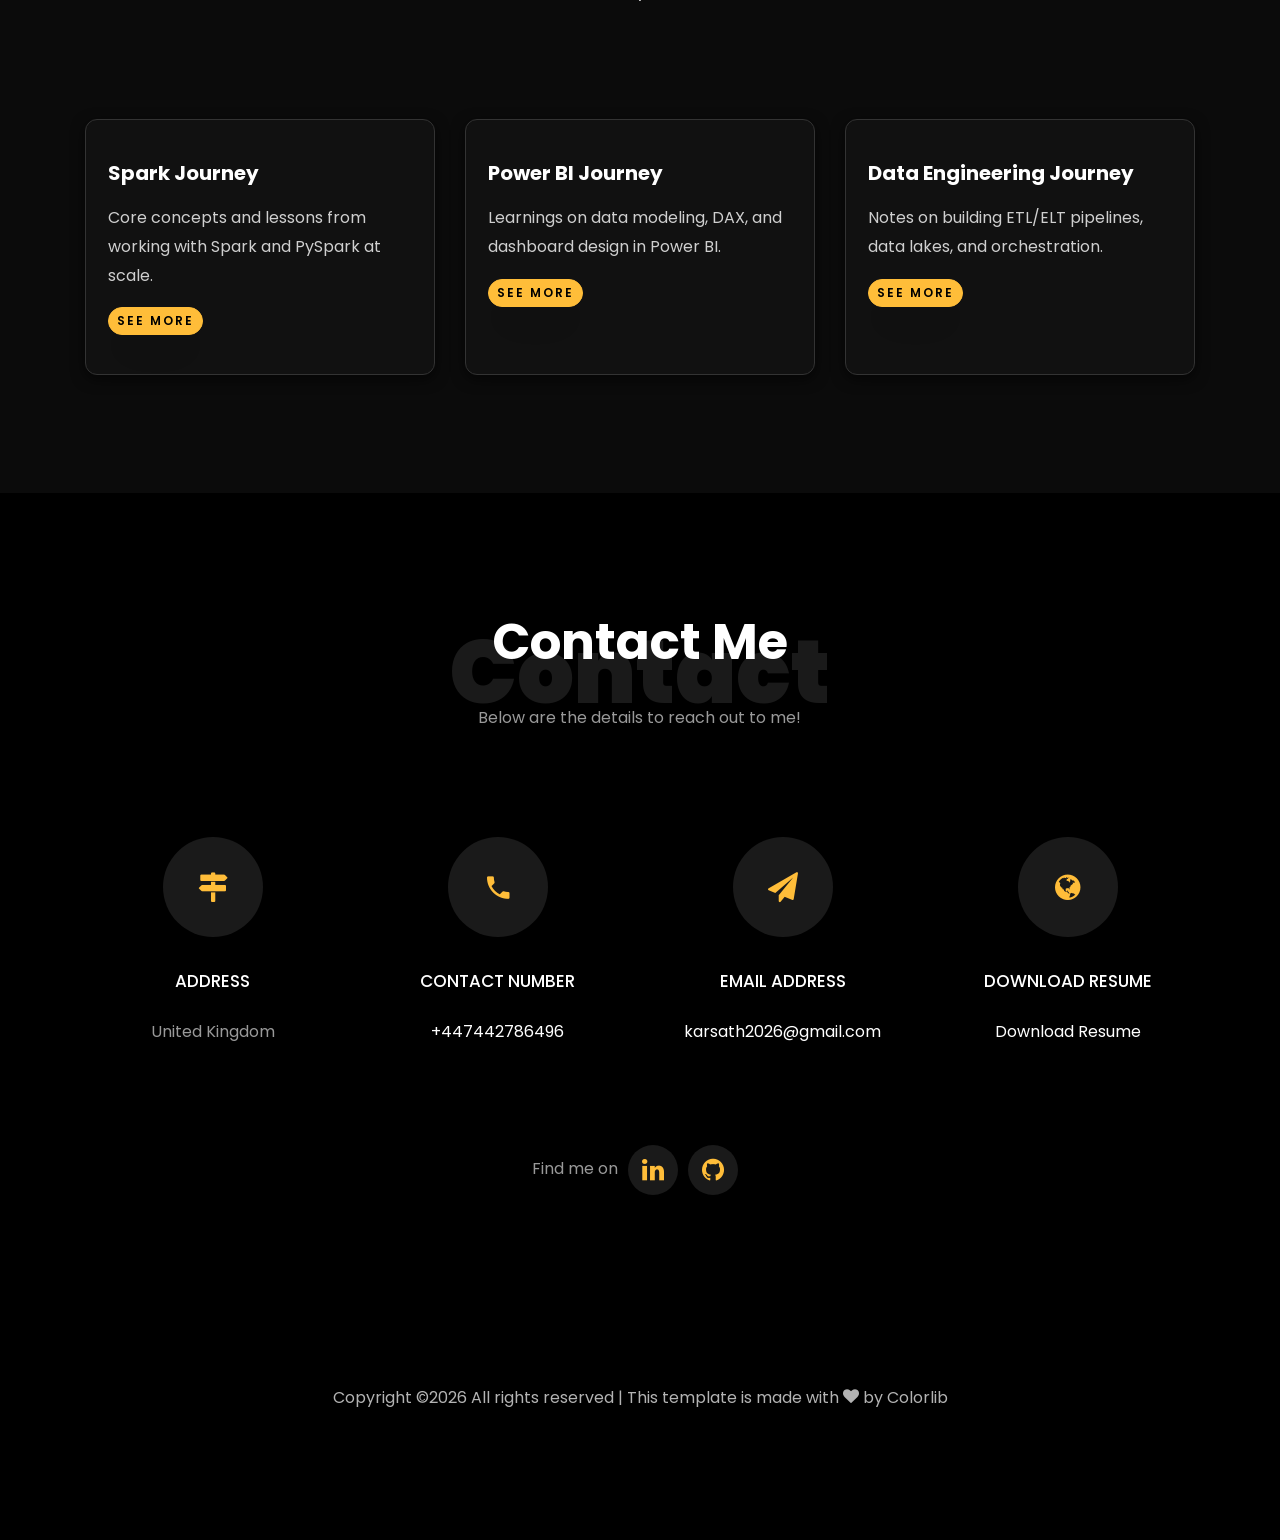
==== commit 79161811: "new" ====
--- a/index.html
+++ b/index.html
@@ -264,7 +264,7 @@
                     <li class="d-flex"><span>Profile:</span> <span>Data Engineer &amp; Analytics</span></li>
                     <li class="d-flex"><span>Education:</span> <span>Maters,Bachelor of Engineering</span></li>
                     <li class="d-flex"><span>BI Tools:</span> <span>Microsoft Power BI, Looker</span></li>
-                    <li class="d-flex"><span>Other Skills:</span> <span>AWS, AZURE, PySpark, hadoop ,cloudera ,redhat ,ubantu ,databricks , snowflake, Excel, Git, JIRA</span></li>
+                    <li class="d-flex"><span>Other Skills:</span> <span>AWS, AZURE, PySpark, hadoop ,cloudera ,redhat ,ubuntu ,databricks , snowflake, Excel, Git, JIRA</span></li>
                   </ul>
                 </div>
               </div>
@@ -321,14 +321,16 @@
 
           <div class="col-md-6">
             <div class="resume-wrap ftco-animate">
-              <span class="date">2018-2021</span>
-              <h2> Data Analyst</h2>
-              <span class="position">iQuanti</span>
-              <p class="mt-4">iQuanti is a data-driven digital marketing analytics and solutions company, helps top 100 global brands. 
+              <span class="date">2023-2024</span>
+              <h2> Data Engineer</h2>
+              <span class="position">AND-E</span>
+              <p class="mt-4">AND-E is a motor and mobility insurance company specialising in connected‑vehicle protection.It provides motor, fleet, and mobility insurance across Europe, working closely with Toyota and Lexus.
                 <ul>
-                  <li>Performed in-depth market research and analysis to create online pages. Resulted in ~100% website growth and 30% increase in conversion rate YoY.</li>
-                  <li>Delivered multiple training and mentorship sessions on analytical tools like SQL, MS Excel, Power BI, Tableau and Python.</li>
-                  <li>Performed migration and enhancements for merchandising dashboard, involved data integration and its feature improvement.</li>
+                  <li>Designed a batch ETL pipeline in Snowflake to load raw data from AWS S3 by configuring external 
+stages and file formats.</li>
+                  <li>Implemented Snowpipe to automate data ingestion, enabling files landing in S3 to be loaded into 
+Snowflake without manual intervention.</li>
+                  <li>Performed COPY command for bulk data loading into raw staging tables.</li>
                 </ul>
               </p>
             </div>
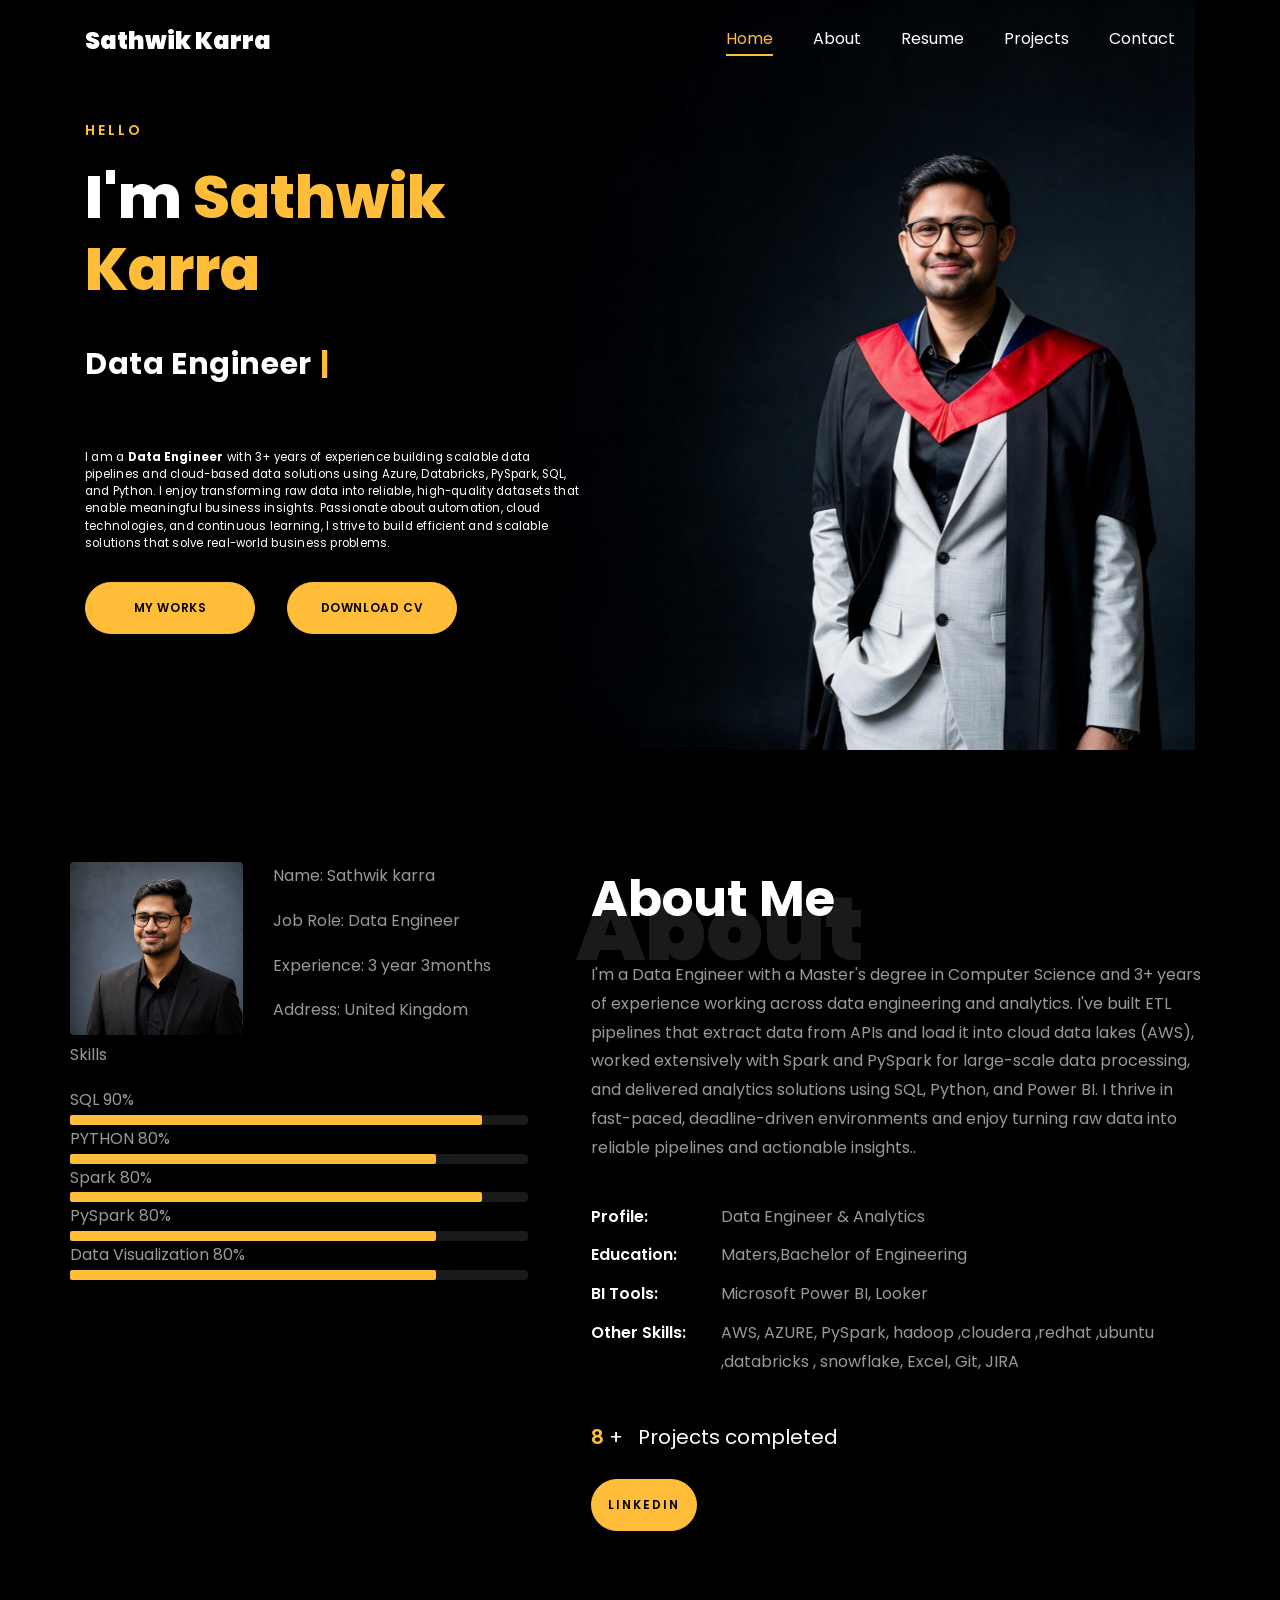
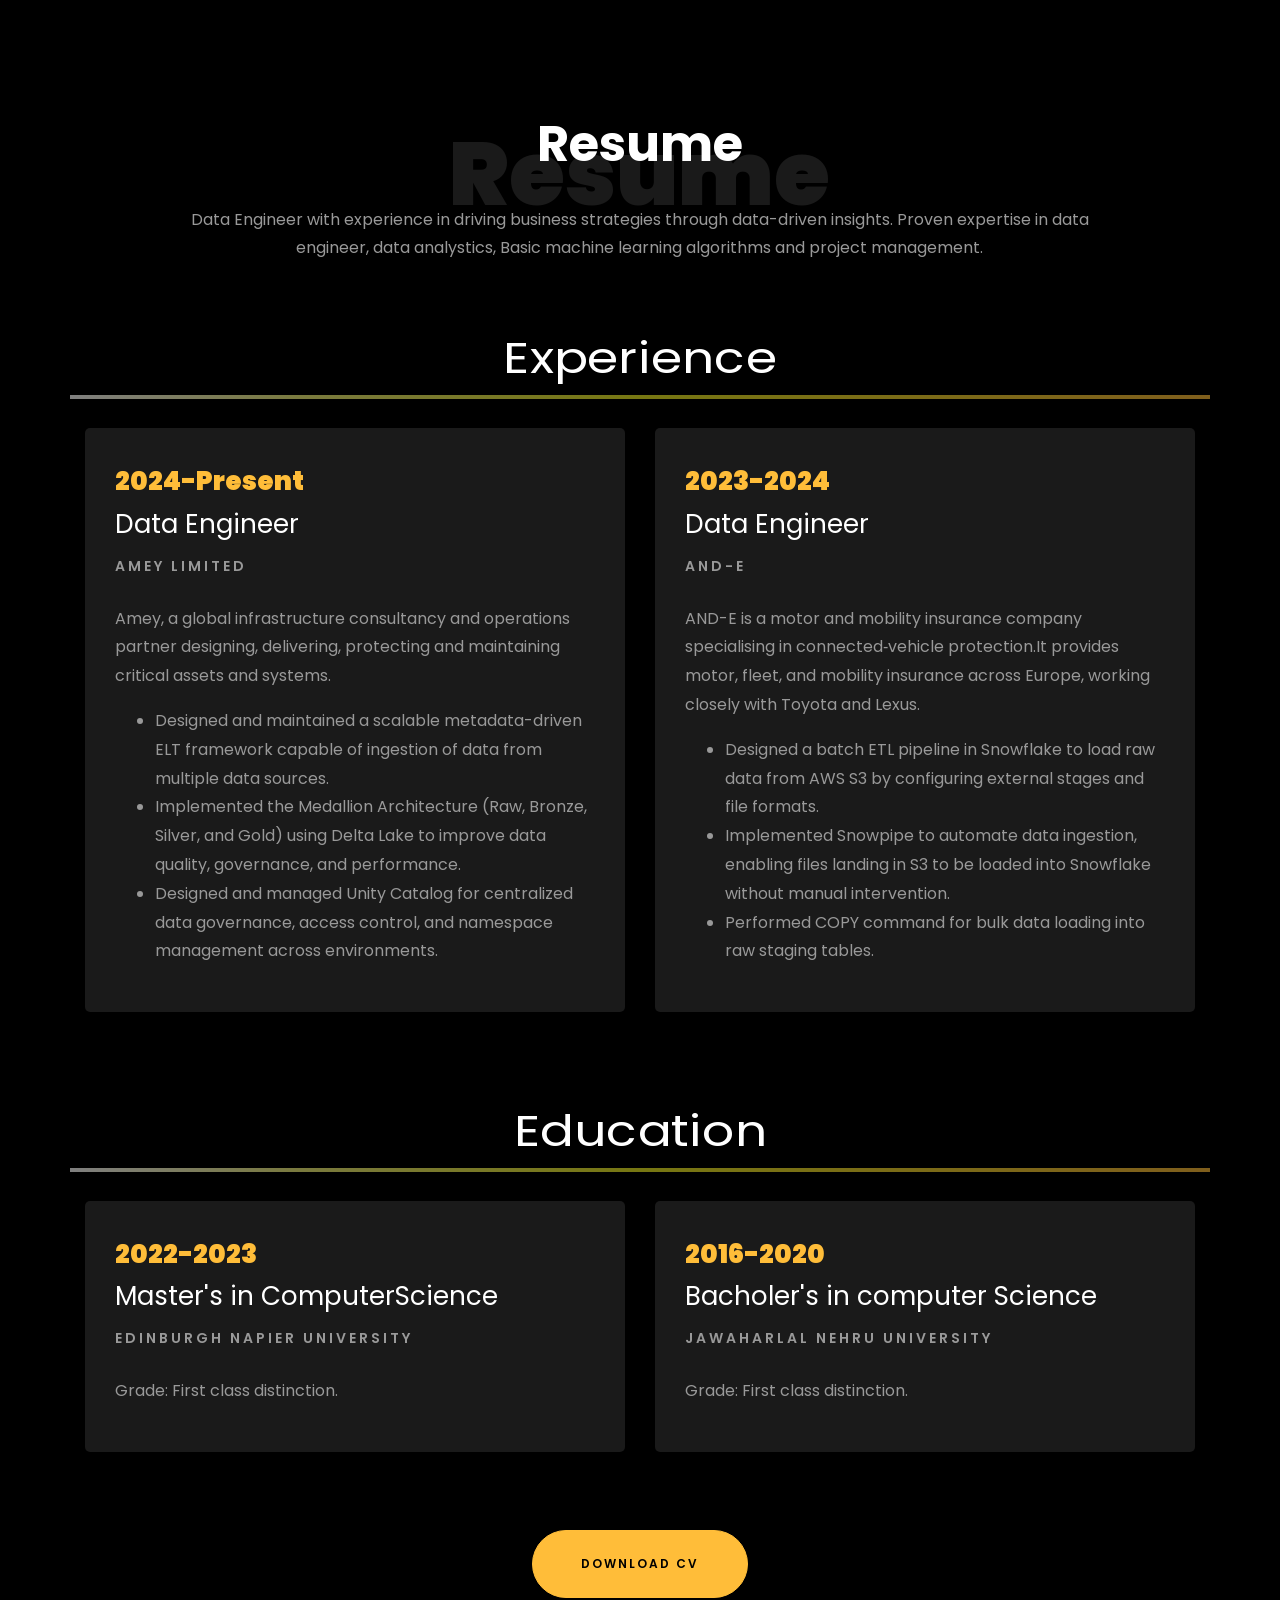
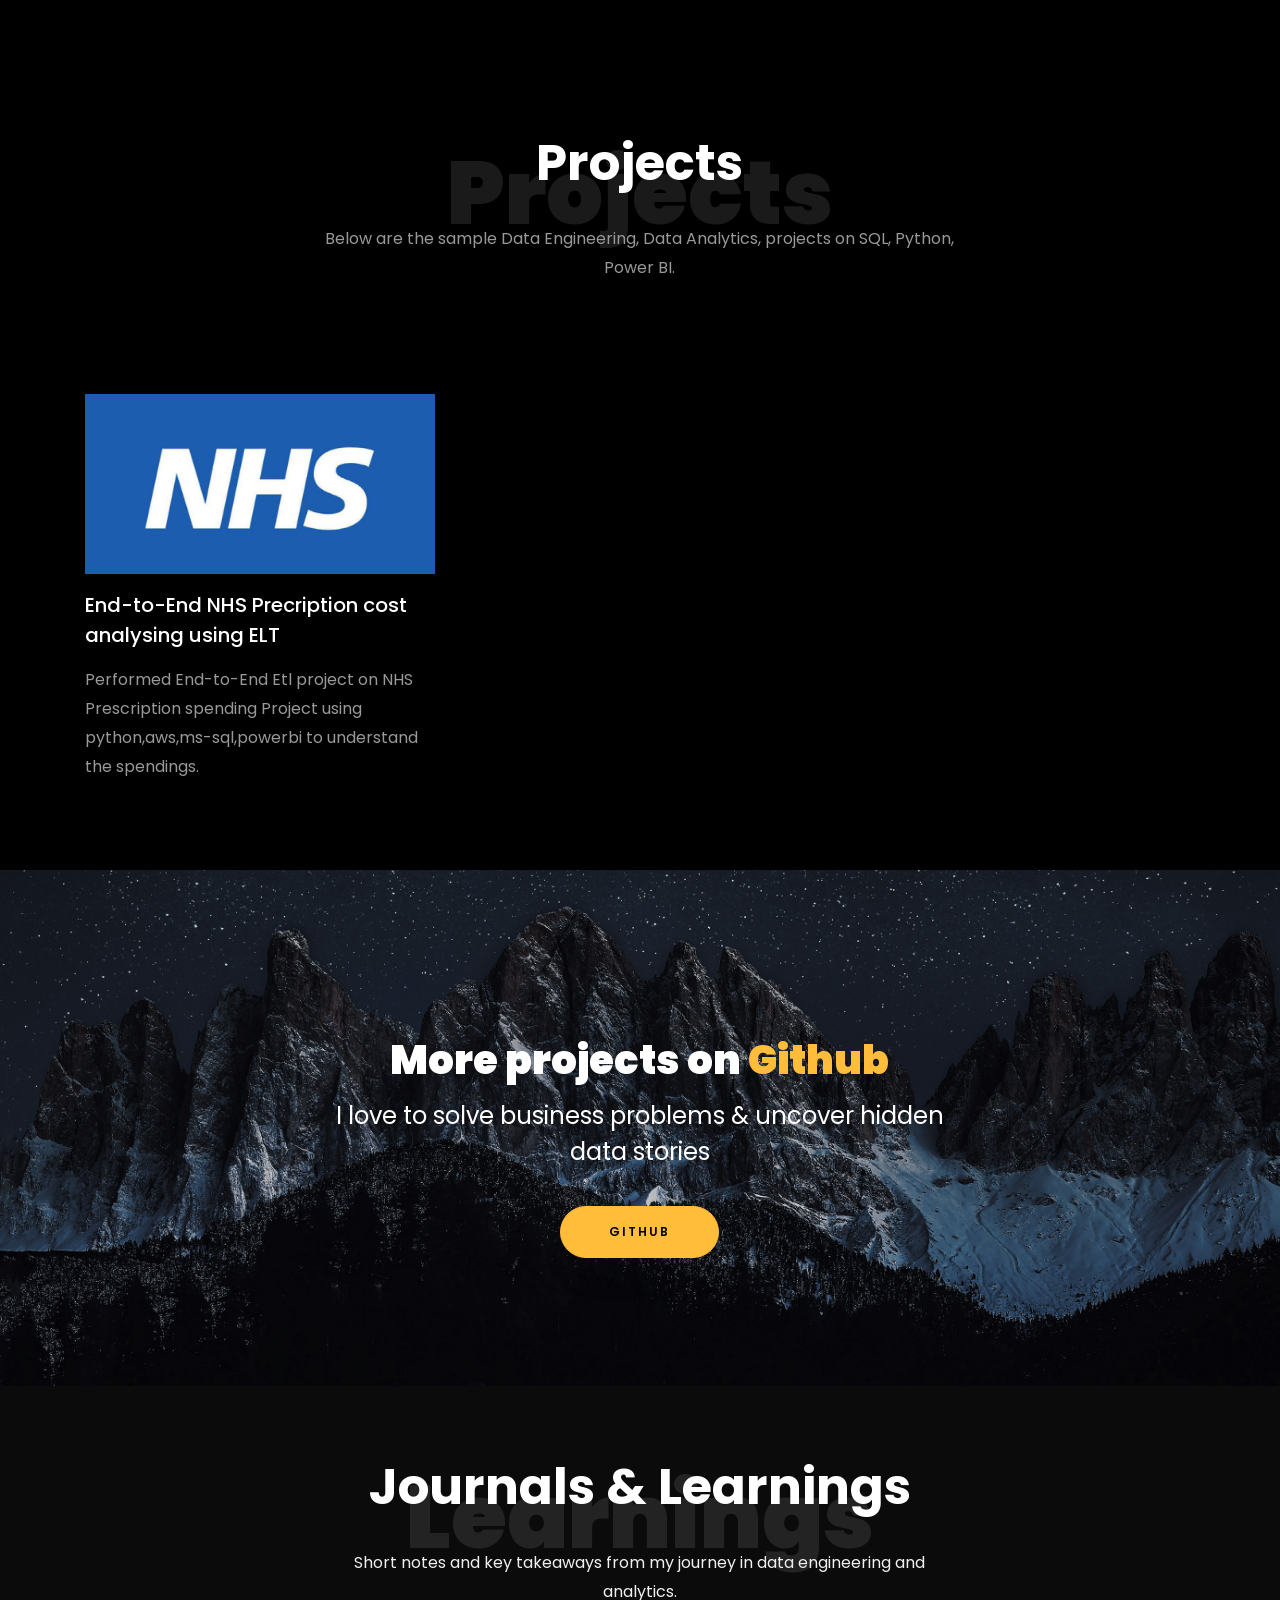
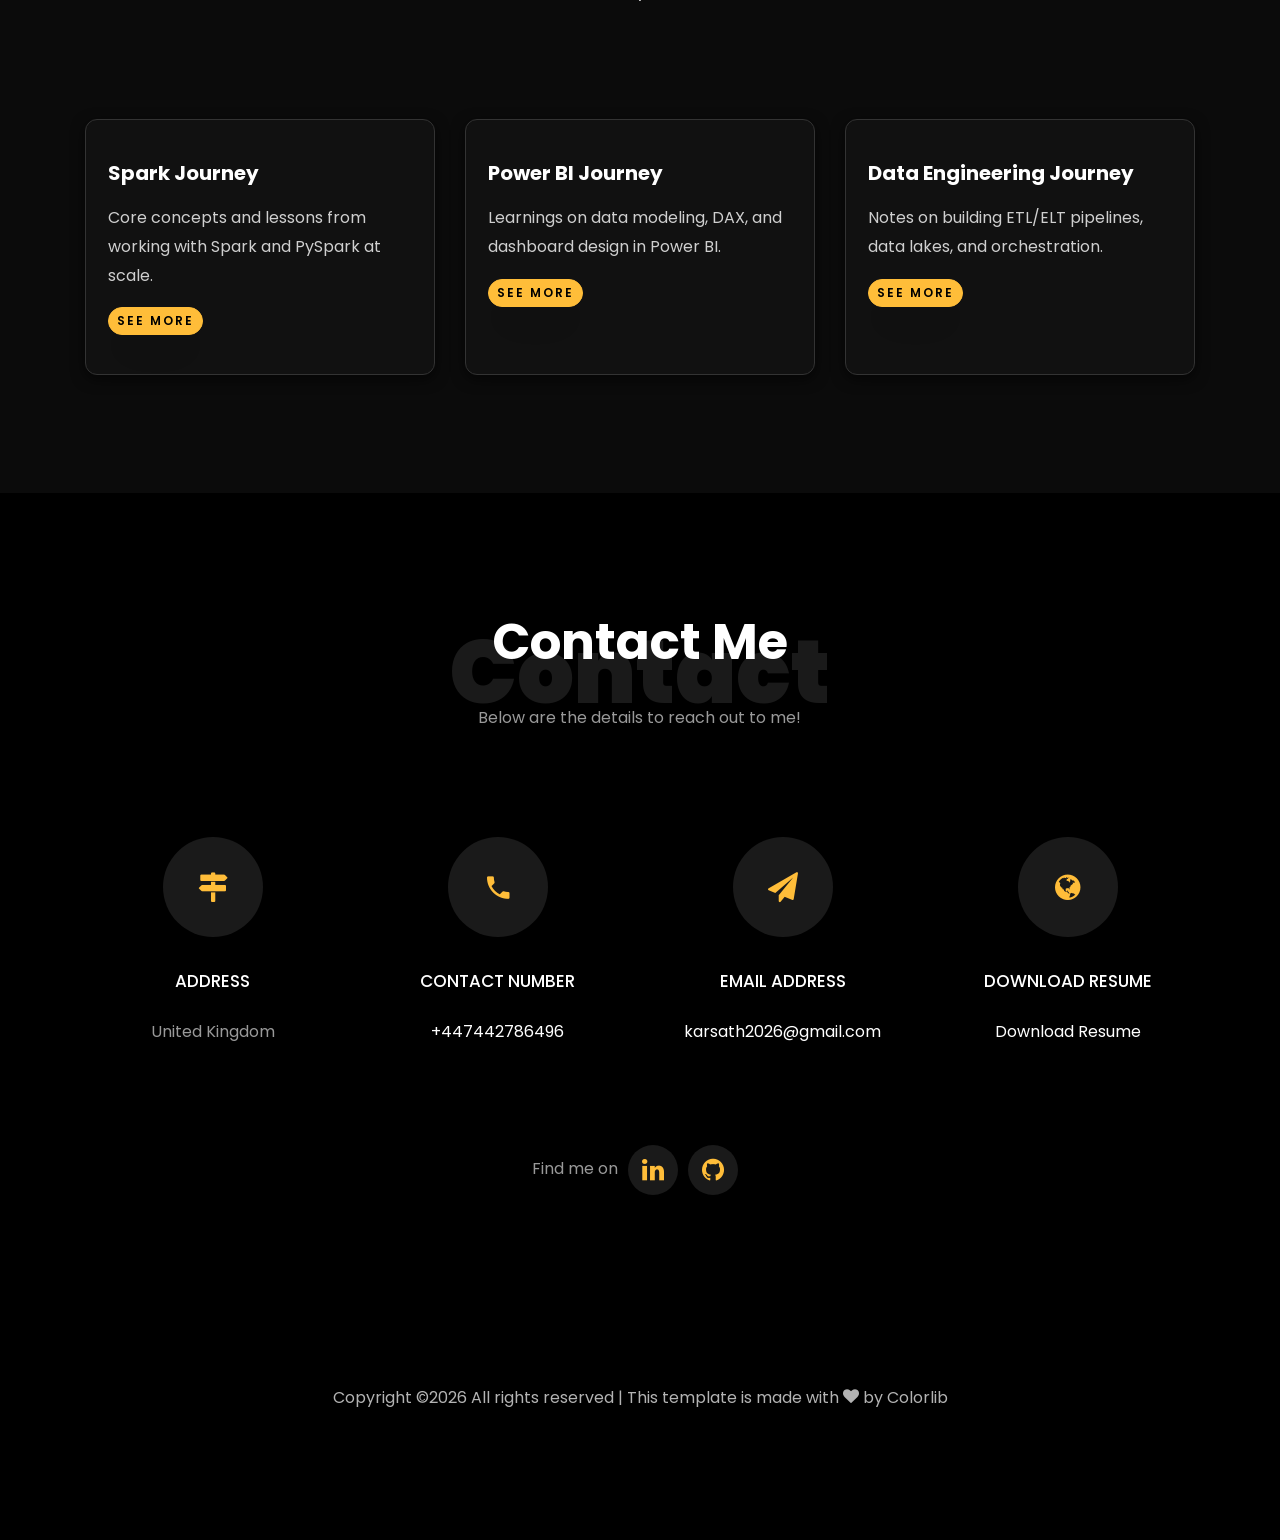
==== commit 2b84c2c1: "year added" ====
--- a/index.html
+++ b/index.html
@@ -348,7 +348,7 @@
         <div class="row">
           <div class="col-md-6">
             <div class="resume-wrap ftco-animate">
-              <span class="date">2022-2024</span>
+              <span class="date">2022-2023</span>
               <h2>Master's in ComputerScience</h2>
               <span class="position">Edinburgh Napier University</span>
               <p class="mt-4">Grade: First class distinction.</p>
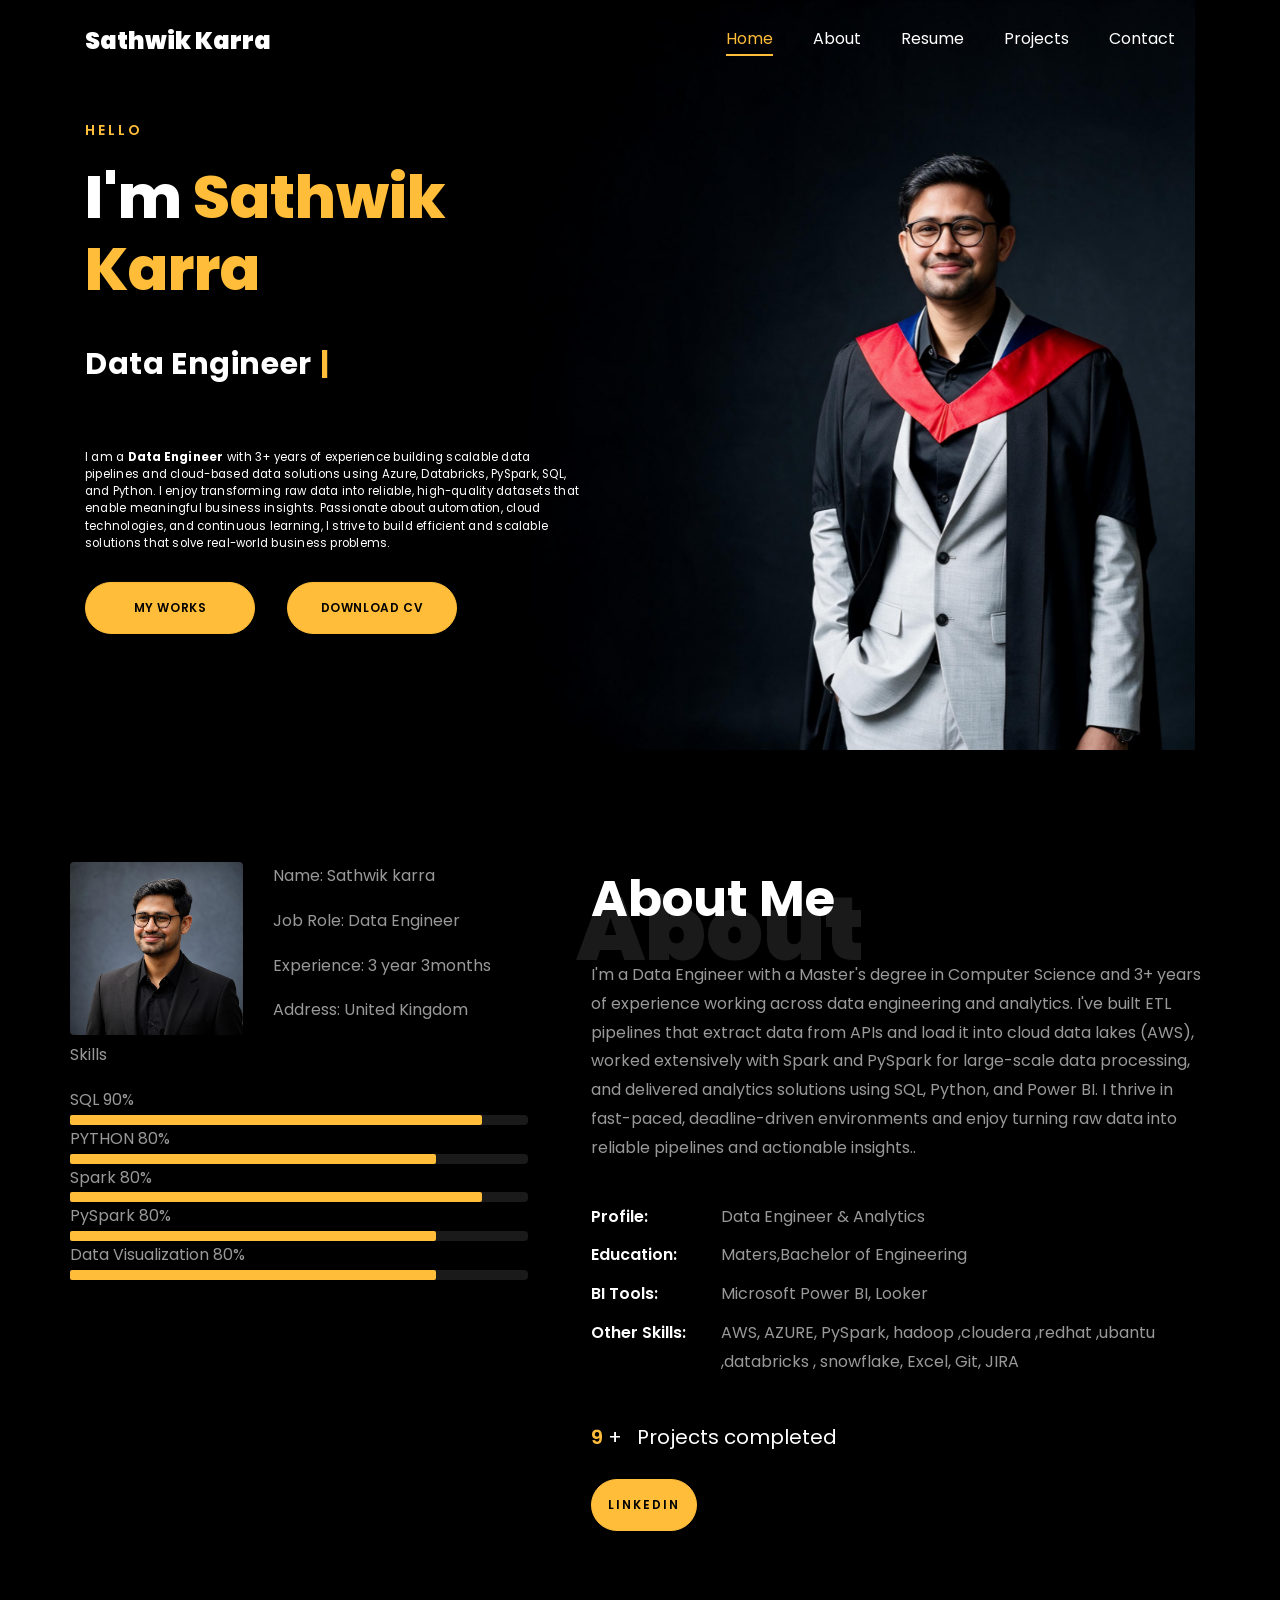
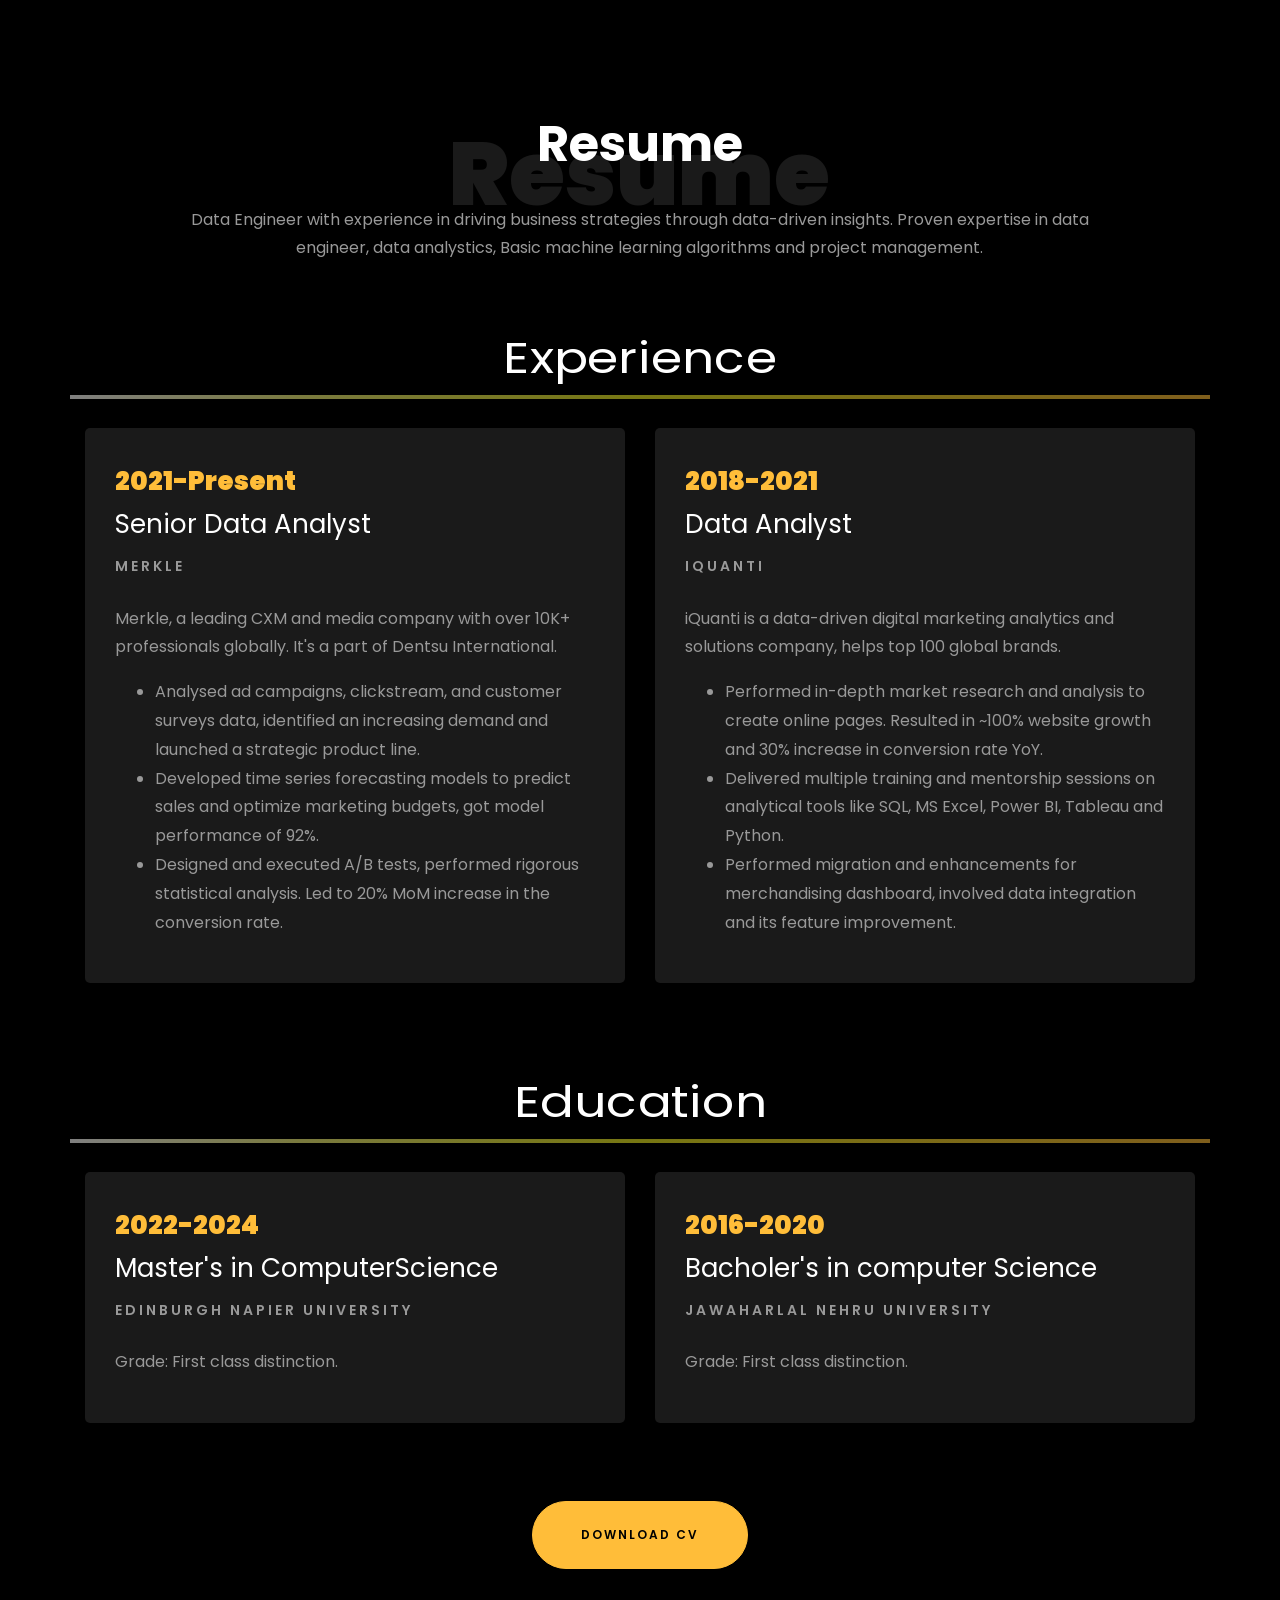
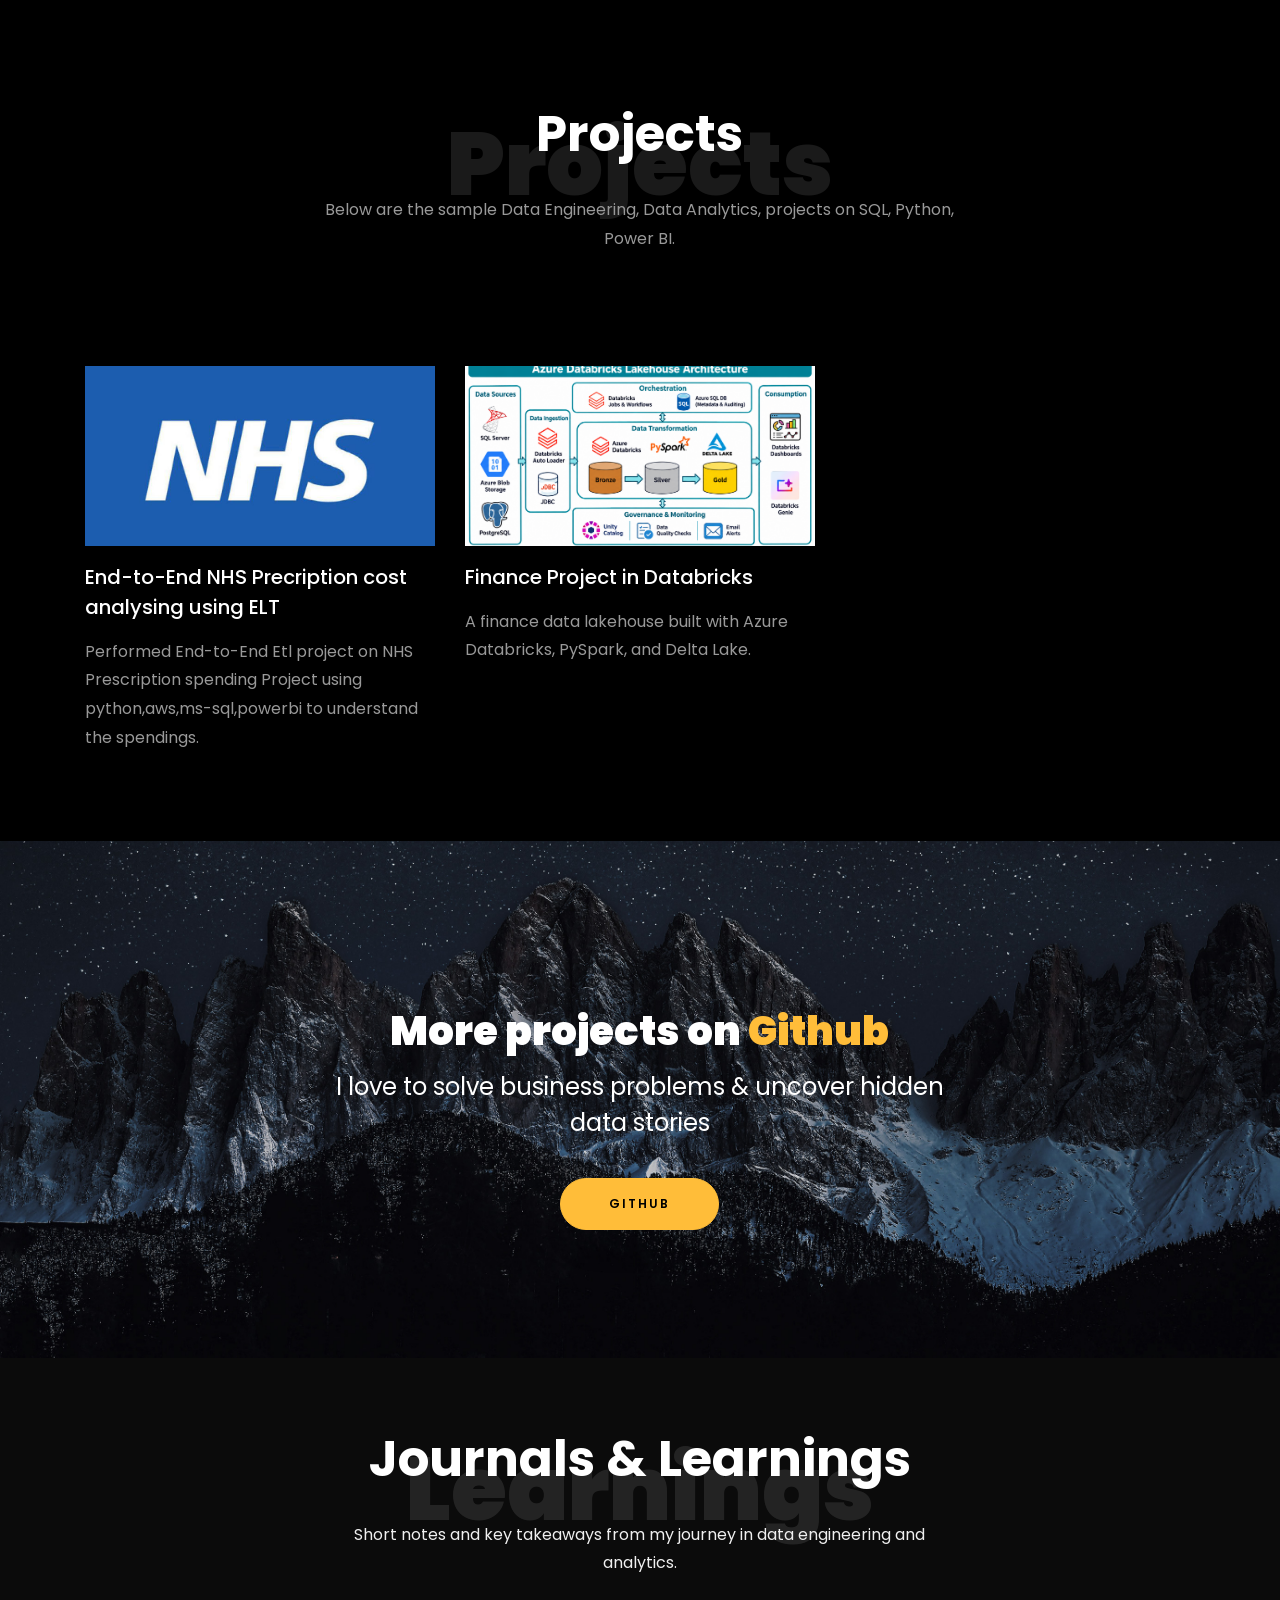
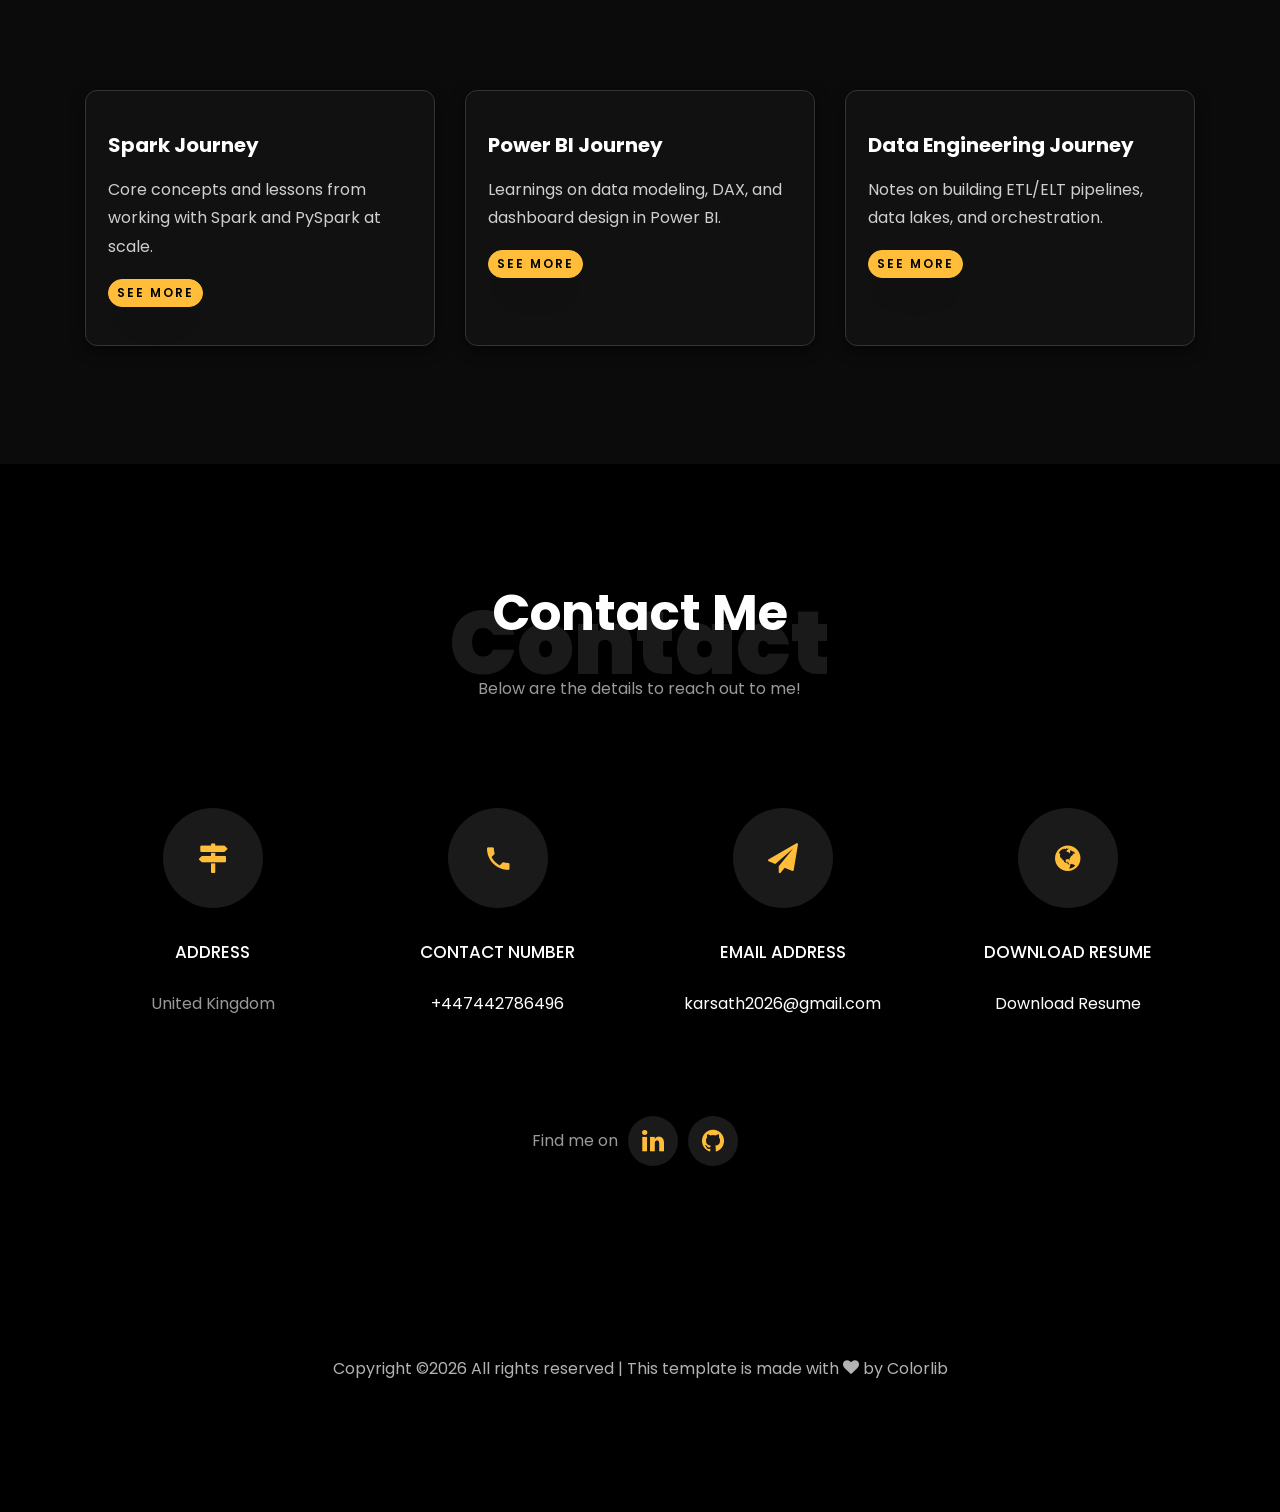
==== commit 3ea8ae98: "Add finance Databricks project to portfolio Co-authored-by: Copilot <223556219+Copilot@users.noreply" ====
--- a/index.html
+++ b/index.html
@@ -264,7 +264,7 @@
                     <li class="d-flex"><span>Profile:</span> <span>Data Engineer &amp; Analytics</span></li>
                     <li class="d-flex"><span>Education:</span> <span>Maters,Bachelor of Engineering</span></li>
                     <li class="d-flex"><span>BI Tools:</span> <span>Microsoft Power BI, Looker</span></li>
-                    <li class="d-flex"><span>Other Skills:</span> <span>AWS, AZURE, PySpark, hadoop ,cloudera ,redhat ,ubuntu ,databricks , snowflake, Excel, Git, JIRA</span></li>
+                    <li class="d-flex"><span>Other Skills:</span> <span>AWS, AZURE, PySpark, hadoop ,cloudera ,redhat ,ubantu ,databricks , snowflake, Excel, Git, JIRA</span></li>
                   </ul>
                 </div>
               </div>
@@ -303,17 +303,14 @@
         <div class="row">
           <div class="col-md-6">
             <div class="resume-wrap ftco-animate">
-              <span class="date">2024-Present</span>
-              <h2>Data Engineer</h2>
-              <span class="position">Amey Limited</span>
-              <p class="mt-4">Amey, a global infrastructure consultancy and operations partner designing, delivering, protecting and maintaining critical assets and systems.  
+              <span class="date">2021-Present</span>
+              <h2>Senior Data Analyst</h2>
+              <span class="position">Merkle</span>
+              <p class="mt-4">Merkle, a leading CXM and media company with over 10K+ professionals globally. It's a part of Dentsu International. 
                 <ul>
-                  <li>Designed and maintained a scalable metadata-driven ELT framework capable of ingestion of data 
-                      from multiple data sources.</li>
-                  <li>Implemented the Medallion Architecture (Raw, Bronze, Silver, and Gold) using Delta Lake to improve 
-                      data quality, governance, and performance.</li>
-                  <li>Designed and managed Unity Catalog for centralized data governance, access control, and 
-                      namespace management across environments.</li>
+                  <li>Analysed ad campaigns, clickstream, and customer surveys data, identified an increasing demand and launched a strategic product line.</li>
+                  <li>Developed time series forecasting models to predict sales and optimize marketing budgets, got model performance of 92%.</li>
+                  <li>Designed and executed A/B tests, performed rigorous statistical analysis. Led to 20% MoM increase in the conversion rate.</li>
                 </ul>
               </p>
             </div>
@@ -321,16 +318,14 @@
 
           <div class="col-md-6">
             <div class="resume-wrap ftco-animate">
-              <span class="date">2023-2024</span>
-              <h2> Data Engineer</h2>
-              <span class="position">AND-E</span>
-              <p class="mt-4">AND-E is a motor and mobility insurance company specialising in connected‑vehicle protection.It provides motor, fleet, and mobility insurance across Europe, working closely with Toyota and Lexus.
+              <span class="date">2018-2021</span>
+              <h2> Data Analyst</h2>
+              <span class="position">iQuanti</span>
+              <p class="mt-4">iQuanti is a data-driven digital marketing analytics and solutions company, helps top 100 global brands. 
                 <ul>
-                  <li>Designed a batch ETL pipeline in Snowflake to load raw data from AWS S3 by configuring external 
-stages and file formats.</li>
-                  <li>Implemented Snowpipe to automate data ingestion, enabling files landing in S3 to be loaded into 
-Snowflake without manual intervention.</li>
-                  <li>Performed COPY command for bulk data loading into raw staging tables.</li>
+                  <li>Performed in-depth market research and analysis to create online pages. Resulted in ~100% website growth and 30% increase in conversion rate YoY.</li>
+                  <li>Delivered multiple training and mentorship sessions on analytical tools like SQL, MS Excel, Power BI, Tableau and Python.</li>
+                  <li>Performed migration and enhancements for merchandising dashboard, involved data integration and its feature improvement.</li>
                 </ul>
               </p>
             </div>
@@ -348,7 +343,7 @@
         <div class="row">
           <div class="col-md-6">
             <div class="resume-wrap ftco-animate">
-              <span class="date">2022-2023</span>
+              <span class="date">2022-2024</span>
               <h2>Master's in ComputerScience</h2>
               <span class="position">Edinburgh Napier University</span>
               <p class="mt-4">Grade: First class distinction.</p>
@@ -392,6 +387,18 @@
                   <a href="https://github.com/karrasathwik/preception-cost-analysis">End-to-End NHS Precription cost analysing using ELT</a>
                 </h3>
                 <p>Performed End-to-End Etl project on NHS Prescription spending Project using python,aws,ms-sql,powerbi to understand the spendings.</p>
+              </div>
+            </div>
+          </div>
+          <div class="col-md-4 d-flex">
+            <div class="blog-entry justify-content-end">
+              <a href="https://github.com/karrasathwik/financeproject" class="block-20 zoom-effect" style="background-image: url('images/proj_2.png');">
+              </a>
+              <div class="text mt-3 float-right d-block">
+                <h3 class="heading">
+                  <a href="https://github.com/karrasathwik/financeproject">Finance Project in Databricks</a>
+                </h3>
+                <p>A finance data lakehouse built with Azure Databricks, PySpark, and Delta Lake.</p>
               </div>
             </div>
           </div>
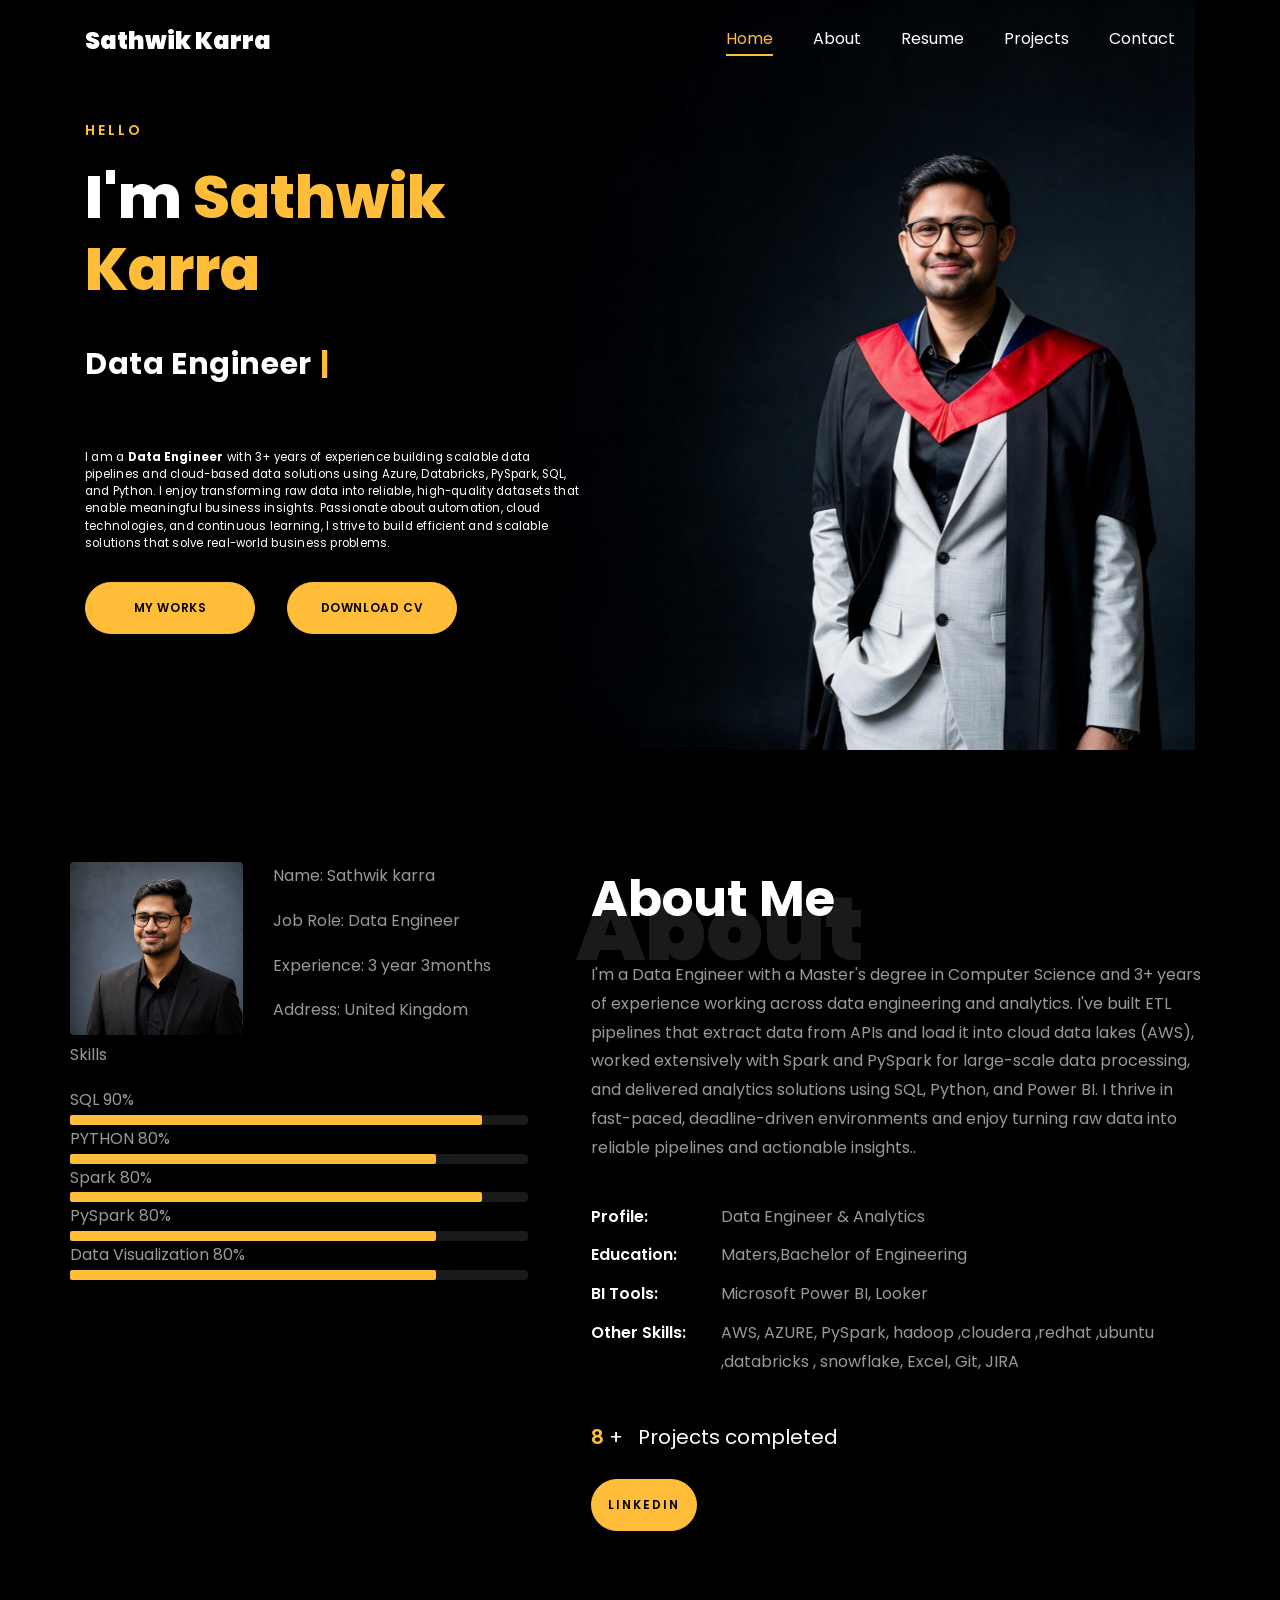
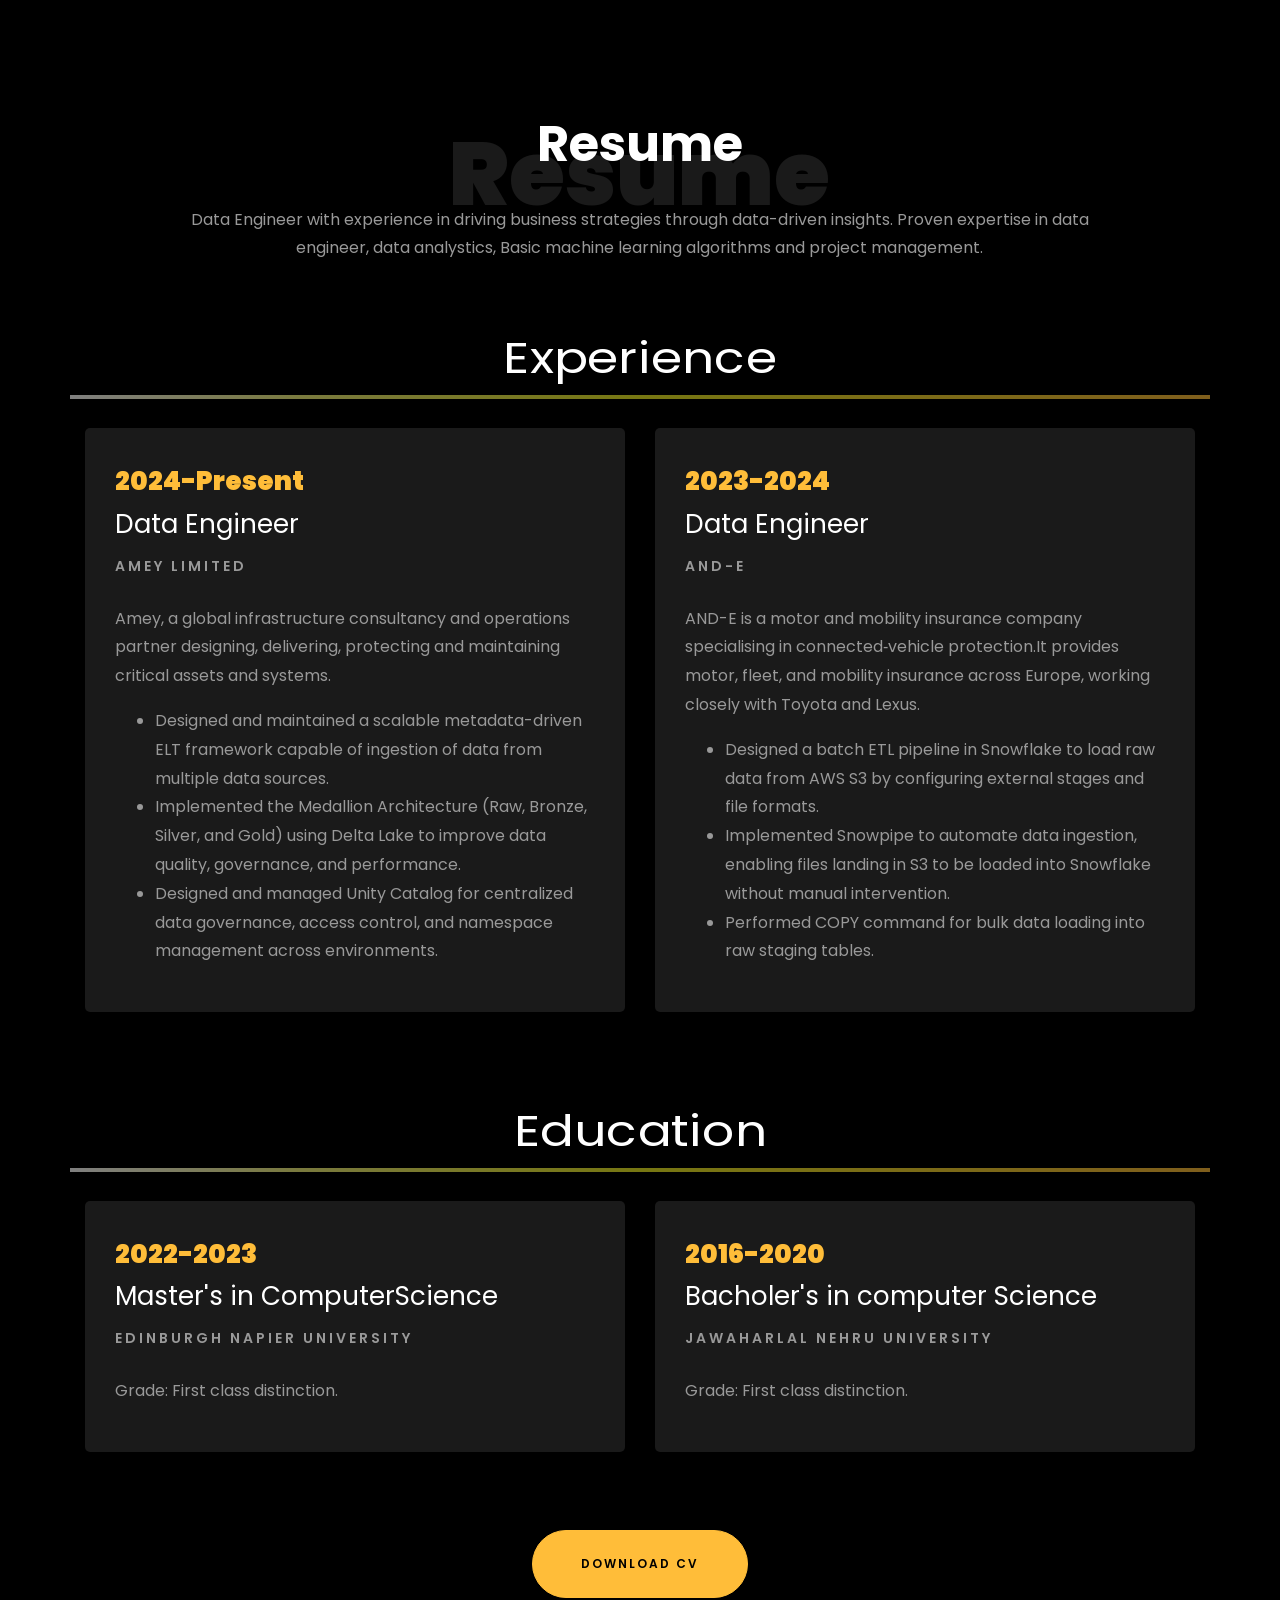
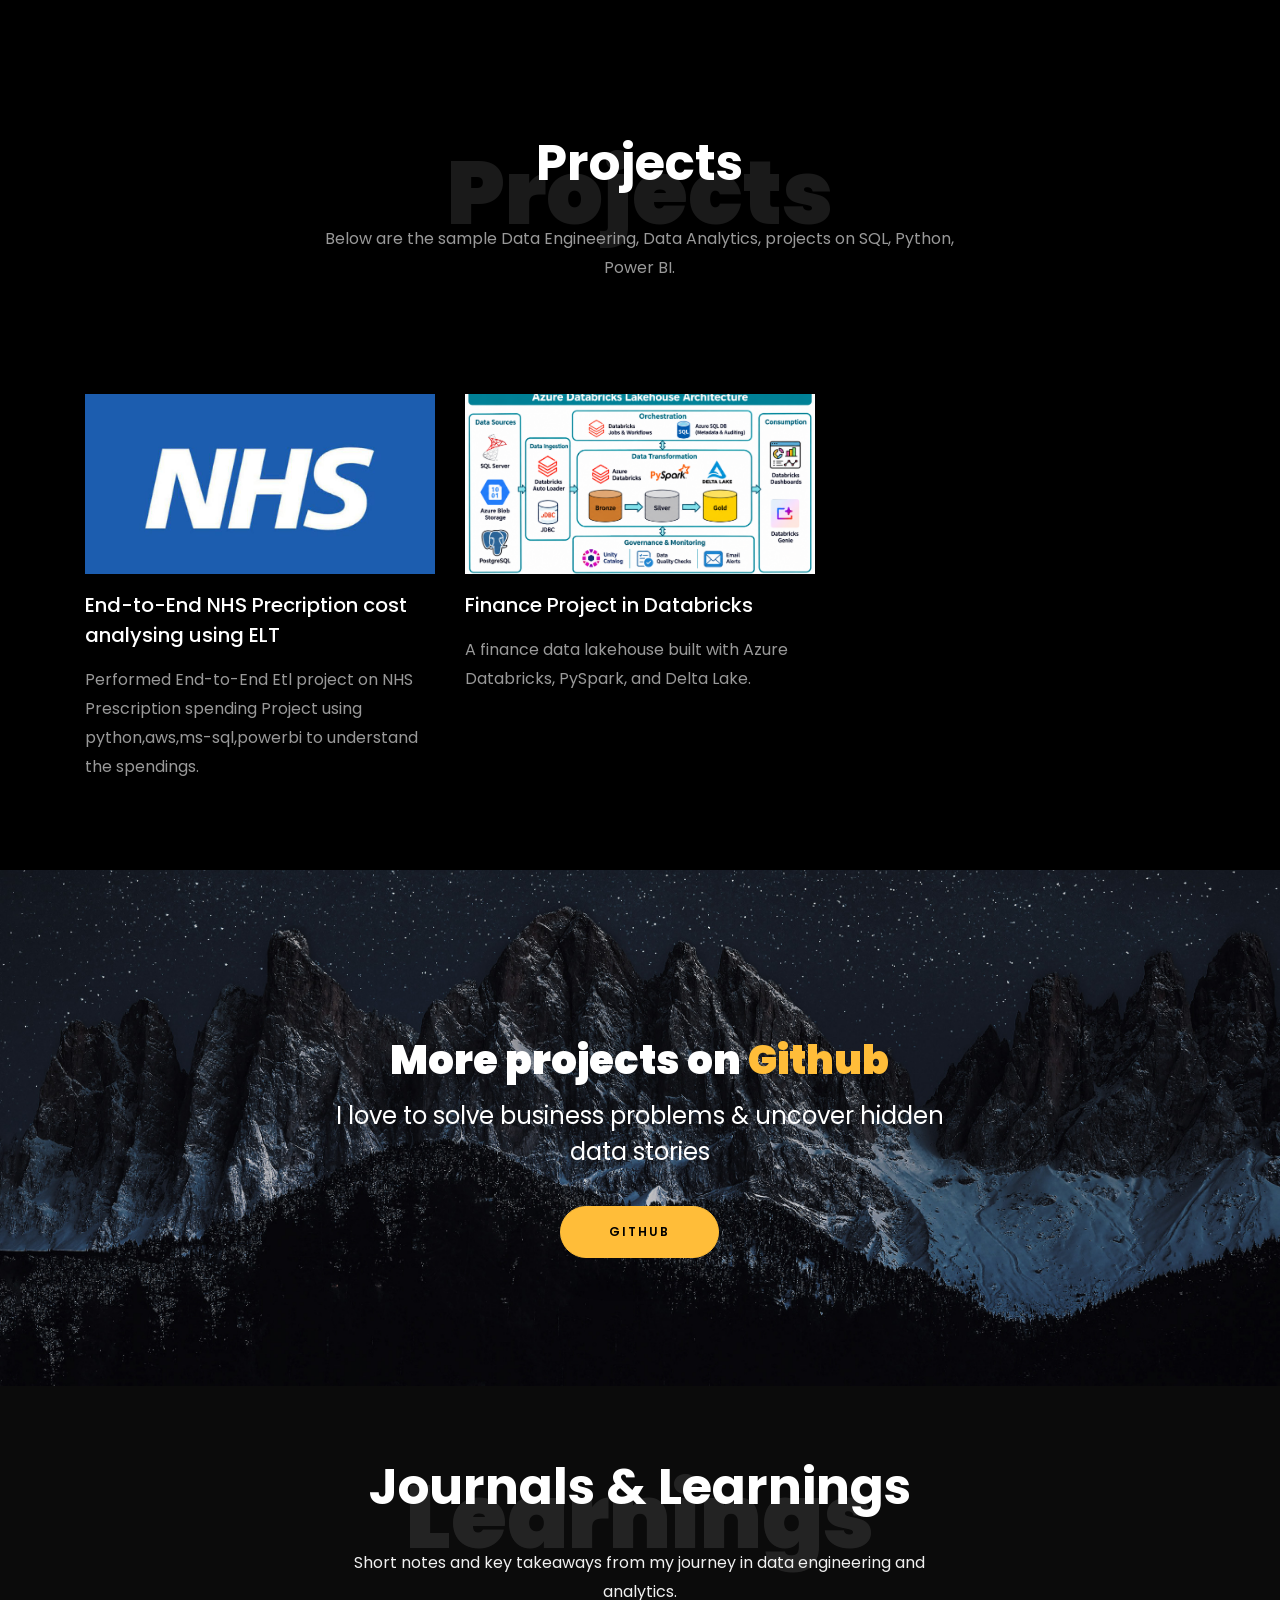
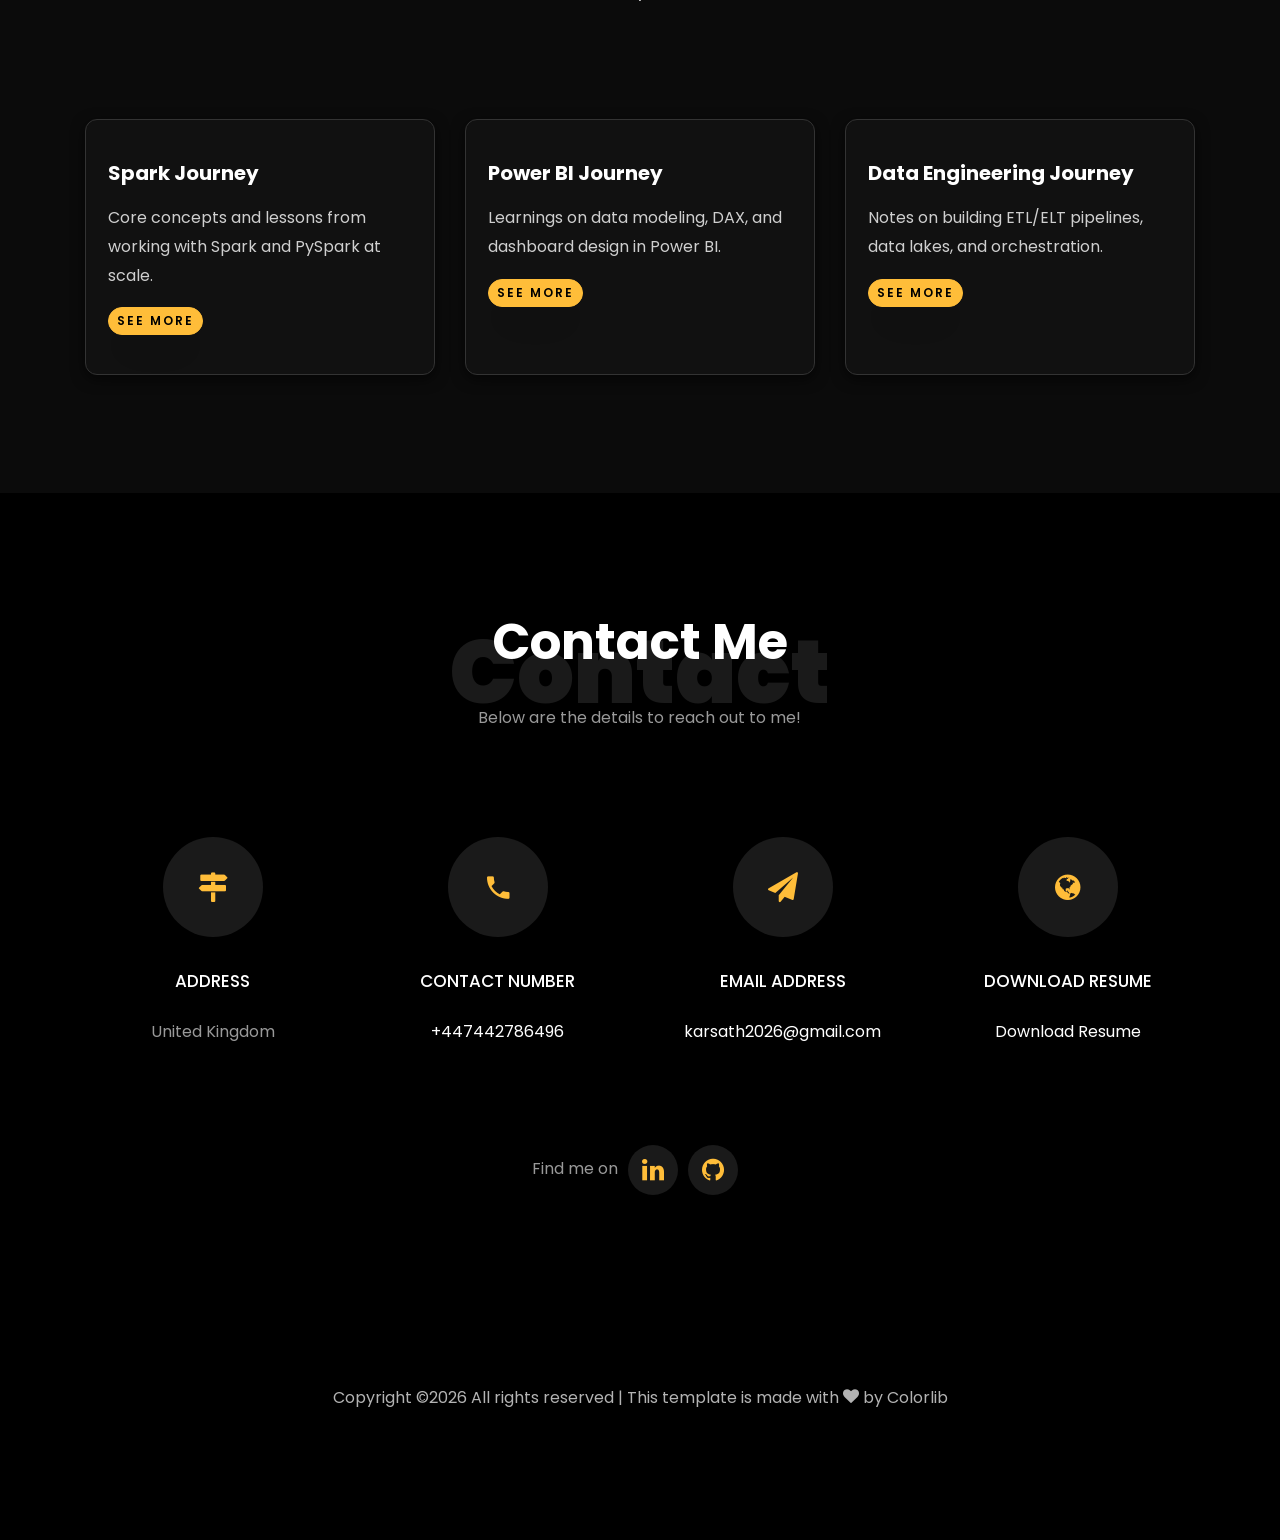
==== commit ebc463e7: "Merge pull request #21 from karrasathwik/add-finance-project Add finance Databricks project to portf" ====
--- a/index.html
+++ b/index.html
@@ -264,7 +264,7 @@
                     <li class="d-flex"><span>Profile:</span> <span>Data Engineer &amp; Analytics</span></li>
                     <li class="d-flex"><span>Education:</span> <span>Maters,Bachelor of Engineering</span></li>
                     <li class="d-flex"><span>BI Tools:</span> <span>Microsoft Power BI, Looker</span></li>
-                    <li class="d-flex"><span>Other Skills:</span> <span>AWS, AZURE, PySpark, hadoop ,cloudera ,redhat ,ubantu ,databricks , snowflake, Excel, Git, JIRA</span></li>
+                    <li class="d-flex"><span>Other Skills:</span> <span>AWS, AZURE, PySpark, hadoop ,cloudera ,redhat ,ubuntu ,databricks , snowflake, Excel, Git, JIRA</span></li>
                   </ul>
                 </div>
               </div>
@@ -303,14 +303,17 @@
         <div class="row">
           <div class="col-md-6">
             <div class="resume-wrap ftco-animate">
-              <span class="date">2021-Present</span>
-              <h2>Senior Data Analyst</h2>
-              <span class="position">Merkle</span>
-              <p class="mt-4">Merkle, a leading CXM and media company with over 10K+ professionals globally. It's a part of Dentsu International. 
+              <span class="date">2024-Present</span>
+              <h2>Data Engineer</h2>
+              <span class="position">Amey Limited</span>
+              <p class="mt-4">Amey, a global infrastructure consultancy and operations partner designing, delivering, protecting and maintaining critical assets and systems.  
                 <ul>
-                  <li>Analysed ad campaigns, clickstream, and customer surveys data, identified an increasing demand and launched a strategic product line.</li>
-                  <li>Developed time series forecasting models to predict sales and optimize marketing budgets, got model performance of 92%.</li>
-                  <li>Designed and executed A/B tests, performed rigorous statistical analysis. Led to 20% MoM increase in the conversion rate.</li>
+                  <li>Designed and maintained a scalable metadata-driven ELT framework capable of ingestion of data 
+                      from multiple data sources.</li>
+                  <li>Implemented the Medallion Architecture (Raw, Bronze, Silver, and Gold) using Delta Lake to improve 
+                      data quality, governance, and performance.</li>
+                  <li>Designed and managed Unity Catalog for centralized data governance, access control, and 
+                      namespace management across environments.</li>
                 </ul>
               </p>
             </div>
@@ -318,14 +321,16 @@
 
           <div class="col-md-6">
             <div class="resume-wrap ftco-animate">
-              <span class="date">2018-2021</span>
-              <h2> Data Analyst</h2>
-              <span class="position">iQuanti</span>
-              <p class="mt-4">iQuanti is a data-driven digital marketing analytics and solutions company, helps top 100 global brands. 
+              <span class="date">2023-2024</span>
+              <h2> Data Engineer</h2>
+              <span class="position">AND-E</span>
+              <p class="mt-4">AND-E is a motor and mobility insurance company specialising in connected‑vehicle protection.It provides motor, fleet, and mobility insurance across Europe, working closely with Toyota and Lexus.
                 <ul>
-                  <li>Performed in-depth market research and analysis to create online pages. Resulted in ~100% website growth and 30% increase in conversion rate YoY.</li>
-                  <li>Delivered multiple training and mentorship sessions on analytical tools like SQL, MS Excel, Power BI, Tableau and Python.</li>
-                  <li>Performed migration and enhancements for merchandising dashboard, involved data integration and its feature improvement.</li>
+                  <li>Designed a batch ETL pipeline in Snowflake to load raw data from AWS S3 by configuring external 
+stages and file formats.</li>
+                  <li>Implemented Snowpipe to automate data ingestion, enabling files landing in S3 to be loaded into 
+Snowflake without manual intervention.</li>
+                  <li>Performed COPY command for bulk data loading into raw staging tables.</li>
                 </ul>
               </p>
             </div>
@@ -343,7 +348,7 @@
         <div class="row">
           <div class="col-md-6">
             <div class="resume-wrap ftco-animate">
-              <span class="date">2022-2024</span>
+              <span class="date">2022-2023</span>
               <h2>Master's in ComputerScience</h2>
               <span class="position">Edinburgh Napier University</span>
               <p class="mt-4">Grade: First class distinction.</p>
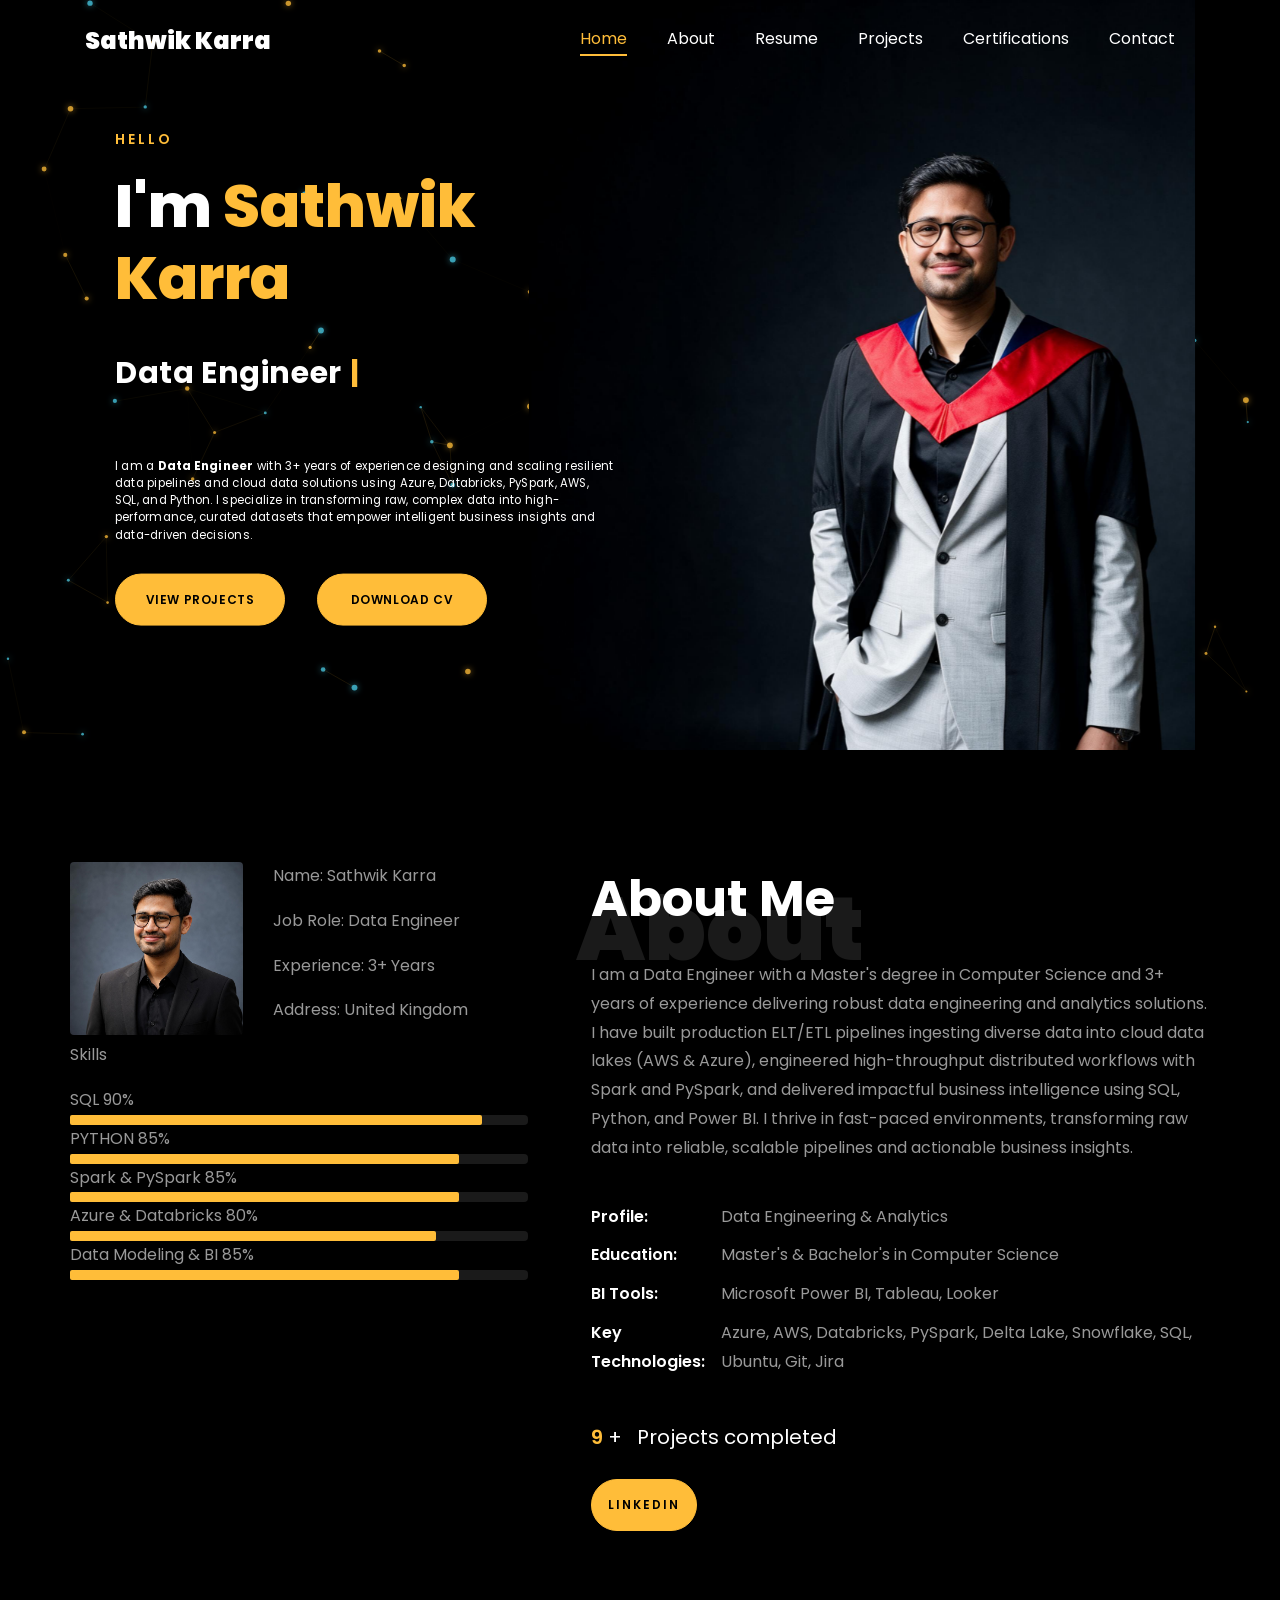
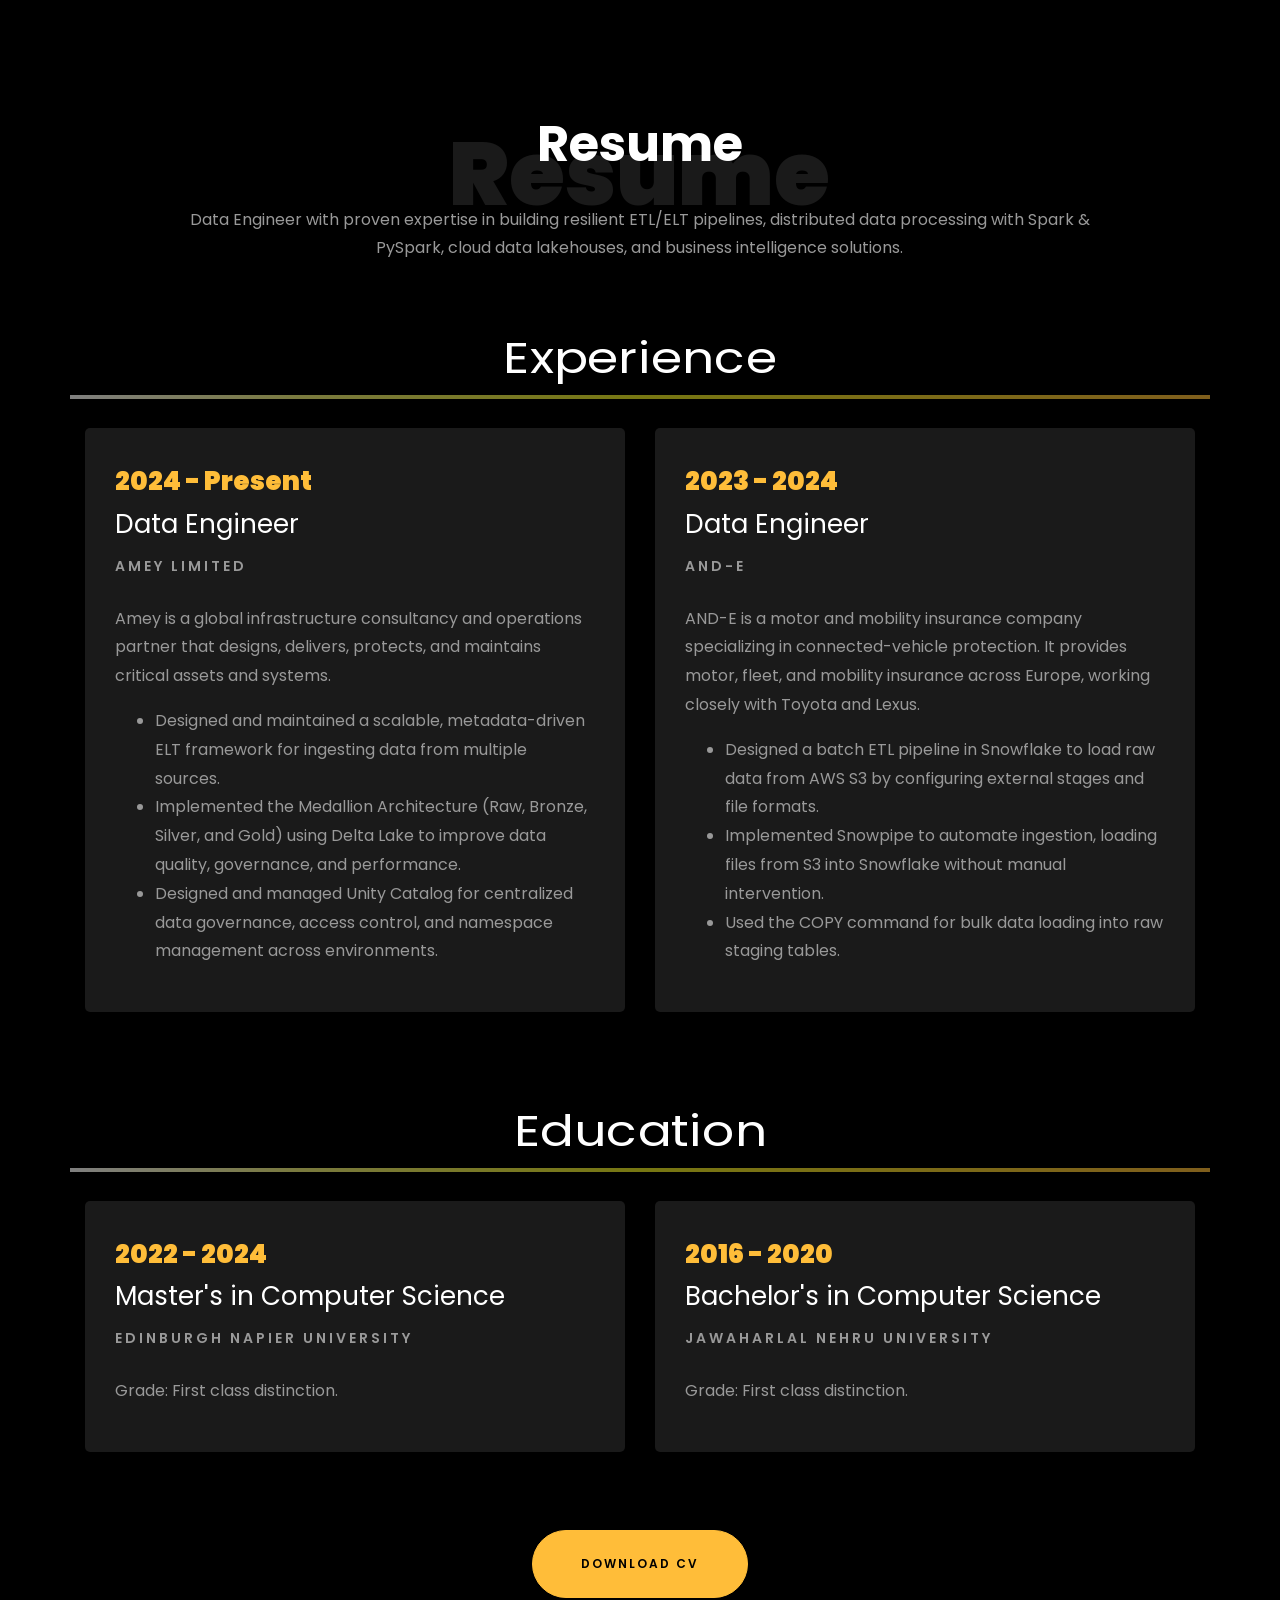
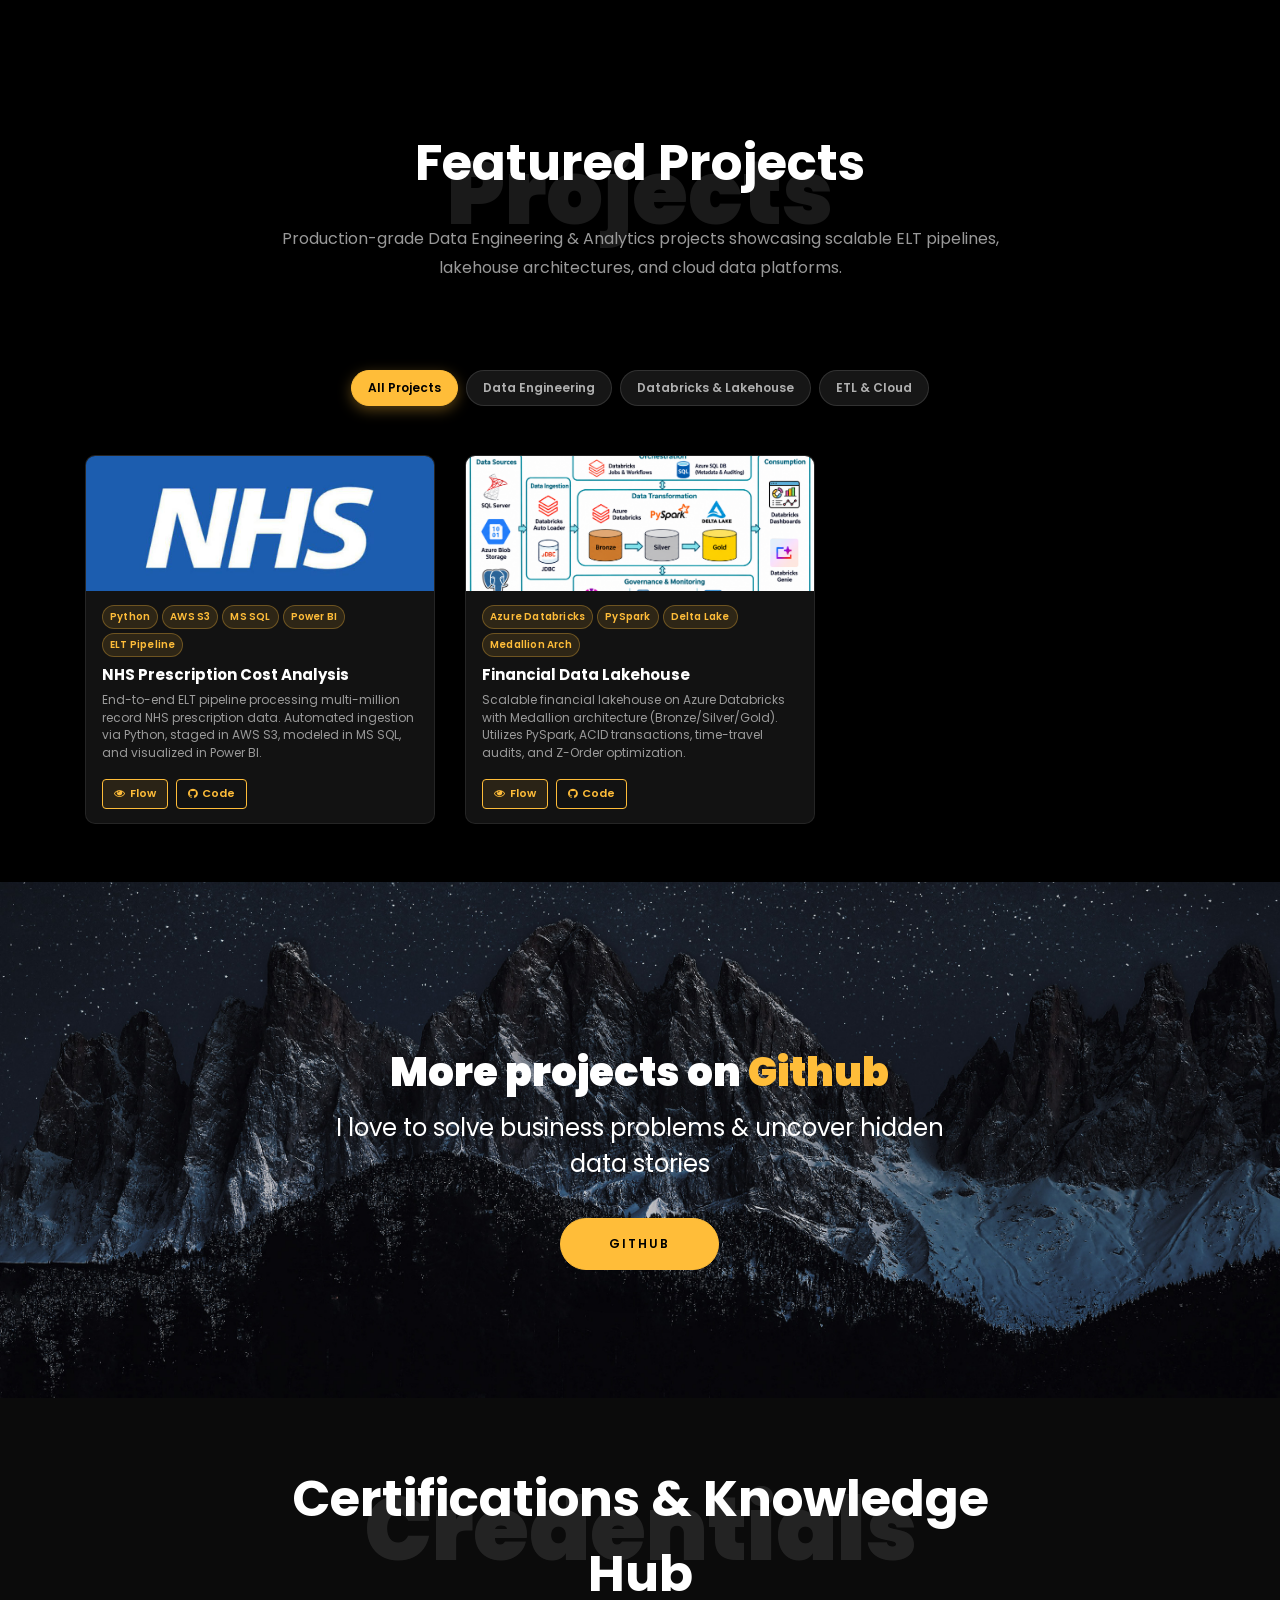
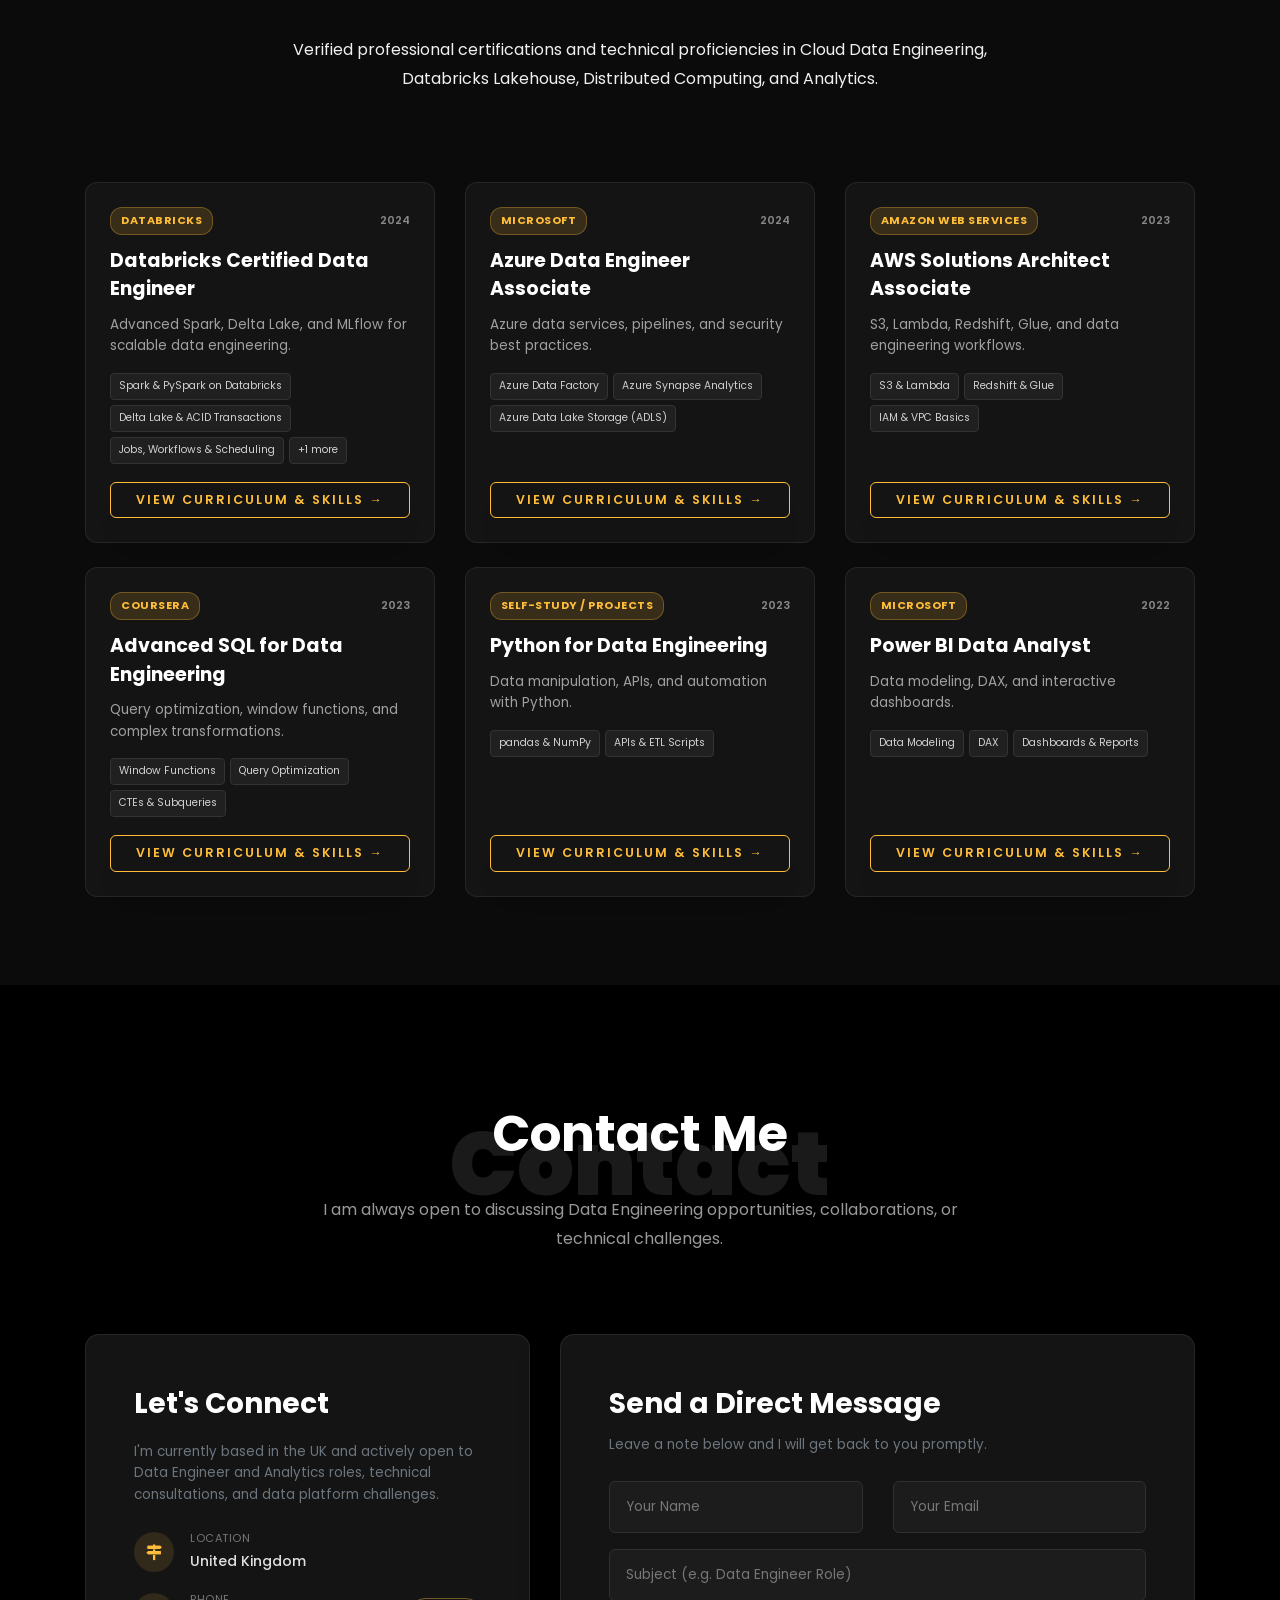
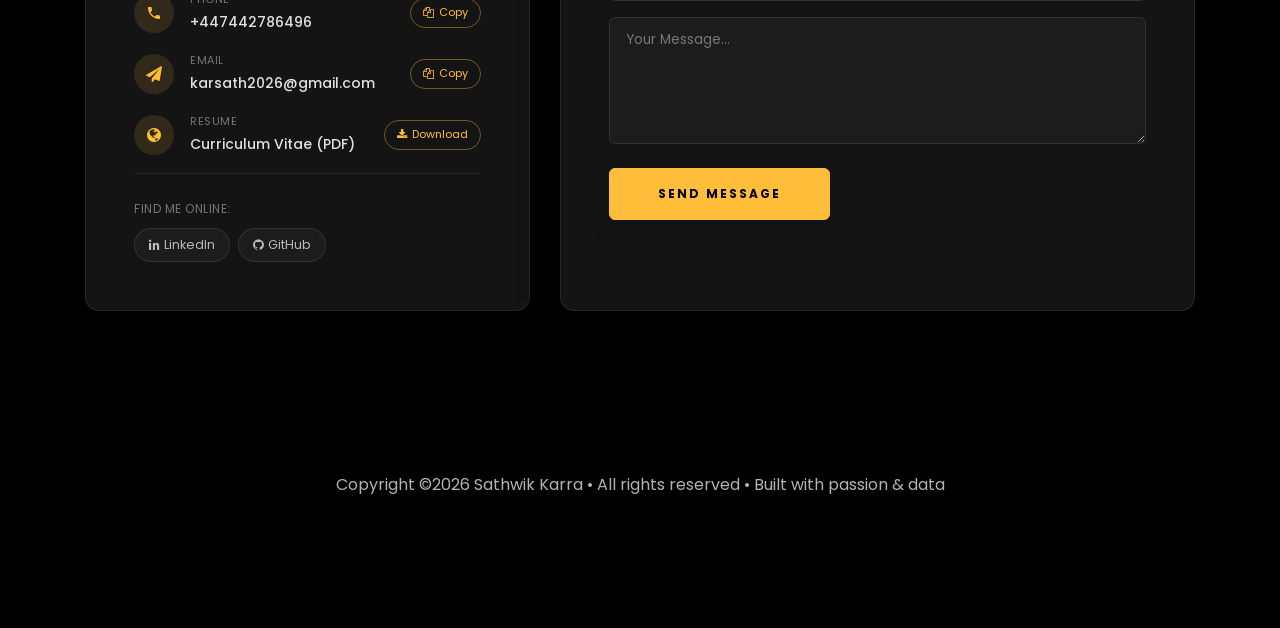
==== commit c119a858: "Update portfolio experience and remove terminal metrics Co-authored-by: Copilot <223556219+Copilot@u" ====
--- a/index.html
+++ b/index.html
@@ -1,9 +1,13 @@
 <!DOCTYPE html>
 <html lang="en">
   <head>
-    <title>Sathwik Karra</title>
+    <title>Sathwik Karra | Data Engineer &amp; Analytics</title>
     <meta charset="utf-8">
     <meta name="viewport" content="width=device-width, initial-scale=1, shrink-to-fit=no">
+    <meta name="description" content="Portfolio of Sathwik Karra - Data Engineer specializing in PySpark, Databricks, Azure, AWS, and modern ELT/ETL data architectures.">
+    <meta property="og:title" content="Sathwik Karra | Data Engineer &amp; Analytics Portfolio">
+    <meta property="og:description" content="Explore end-to-end data pipelines, Databricks Lakehouse architectures, and cloud analytics by Sathwik Karra.">
+    <meta property="og:type" content="website">
     
     <link href="https://fonts.googleapis.com/css?family=Poppins:100,200,300,400,500,600,700,800,900" rel="stylesheet">
 
@@ -59,7 +63,7 @@
       }
 
       .zoom-effect:hover {
-        transform: scale(1.1);
+        transform: scale(1.05);
       }
 
       .hero-buttons {
@@ -92,6 +96,714 @@
         z-index: 10;
         pointer-events: auto;
       }
+
+      /* Compact Modular Project Cards & Tech Badges */
+      .project-card-custom {
+        background: #121212;
+        border: 1px solid rgba(255, 255, 255, 0.08);
+        border-radius: 10px;
+        overflow: hidden;
+        transition: transform 0.3s ease, border-color 0.3s ease, box-shadow 0.3s ease;
+        display: flex;
+        flex-direction: column;
+        height: 100%;
+        width: 100%;
+        margin-bottom: 0 !important;
+      }
+
+      .project-card-custom:hover {
+        transform: translateY(-4px);
+        border-color: rgba(255, 189, 57, 0.45);
+        box-shadow: 0 10px 22px rgba(0, 0, 0, 0.6);
+      }
+
+      .project-img-wrap {
+        position: relative;
+        overflow: hidden;
+        height: 135px !important;
+        background-size: cover;
+        background-position: center center;
+        background-repeat: no-repeat;
+      }
+
+      .project-content-custom {
+        padding: 14px 16px;
+        display: flex;
+        flex-direction: column;
+        flex-grow: 1;
+        justify-content: space-between;
+      }
+
+      .project-card-custom .heading {
+        font-size: 15px;
+        line-height: 1.35;
+        font-weight: 700;
+        margin-bottom: 6px;
+      }
+
+      .project-card-custom .heading a {
+        color: #fff;
+        transition: color 0.2s ease;
+      }
+
+      .project-card-custom .heading a:hover {
+        color: #ffbd39;
+      }
+
+      .project-card-custom p.project-desc {
+        font-size: 12px;
+        line-height: 1.45;
+        color: #9a9a9a;
+        margin-bottom: 8px;
+      }
+
+      .project-tags {
+        display: flex;
+        flex-wrap: wrap;
+        gap: 4px;
+        margin-bottom: 8px;
+      }
+
+      .badge-tag {
+        display: inline-block;
+        padding: 2px 7px;
+        font-size: 10px;
+        font-weight: 600;
+        border-radius: 12px;
+        background: rgba(255, 189, 57, 0.12);
+        color: #ffbd39;
+        border: 1px solid rgba(255, 189, 57, 0.3);
+        letter-spacing: 0.2px;
+        transition: all 0.2s ease;
+      }
+
+      .badge-tag:hover {
+        background: #ffbd39;
+        color: #000;
+      }
+
+      .project-btn-group {
+        display: flex;
+        gap: 8px;
+        margin-top: 10px;
+        flex-wrap: wrap;
+      }
+
+      .btn-project {
+        display: inline-flex;
+        align-items: center;
+        gap: 5px;
+        padding: 4px 11px;
+        font-size: 11px;
+        font-weight: 600;
+        border-radius: 4px;
+        border: 1px solid #ffbd39;
+        color: #ffbd39;
+        background: transparent;
+        transition: all 0.25s ease;
+      }
+
+      .btn-project:hover {
+        background: #ffbd39;
+        color: #000;
+        text-decoration: none;
+      }
+
+      .btn-arch-preview {
+        background: rgba(255, 189, 57, 0.1);
+      }
+
+      /* Project Category Filter Buttons */
+      .project-filter-buttons {
+        display: flex;
+        justify-content: center;
+        flex-wrap: wrap;
+        gap: 8px;
+        margin-bottom: 25px;
+      }
+
+      .filter-btn {
+        background: #161616;
+        color: #b0b0b0;
+        border: 1px solid rgba(255, 255, 255, 0.12);
+        padding: 6px 16px;
+        font-size: 12px;
+        font-weight: 600;
+        border-radius: 20px;
+        cursor: pointer;
+        transition: all 0.25s ease;
+      }
+
+      .filter-btn:hover {
+        color: #ffbd39;
+        border-color: rgba(255, 189, 57, 0.5);
+        background: #202020;
+      }
+
+      .filter-btn.active {
+        background: #ffbd39;
+        color: #000;
+        border-color: #ffbd39;
+        box-shadow: 0 4px 14px rgba(255, 189, 57, 0.35);
+      }
+
+      /* Architecture Modal & Pipeline Flow Visualizer */
+      #projectArchModal .modal-content {
+        background: #181818;
+        color: #e0e0e0;
+        border: 1px solid rgba(255, 189, 57, 0.3);
+        border-radius: 12px;
+        box-shadow: 0 15px 40px rgba(0, 0, 0, 0.85);
+      }
+
+      #projectArchModal .modal-header {
+        border-bottom: 1px solid rgba(255, 255, 255, 0.1);
+        padding: 18px 24px;
+      }
+
+      #projectArchModal .modal-title {
+        color: #fff;
+        font-weight: 700;
+        font-size: 19px;
+      }
+
+      #projectArchModal .modal-header .close {
+        color: #aaa;
+        font-size: 28px;
+        padding: 0;
+        margin: 0;
+        opacity: 0.8;
+      }
+
+      #projectArchModal .modal-header .close:hover {
+        color: #fff;
+        opacity: 1;
+      }
+
+      #projectArchModal .modal-body {
+        padding: 22px 24px;
+        max-height: 72vh;
+        overflow-y: auto;
+      }
+
+      .arch-pipeline-container {
+        display: flex;
+        align-items: center;
+        justify-content: space-between;
+        gap: 6px;
+        margin: 18px 0;
+        overflow-x: auto;
+        padding: 10px 4px;
+      }
+
+      .arch-step-box {
+        position: relative;
+        background: #1f1f22;
+        border: 1px solid rgba(255, 189, 57, 0.35);
+        border-radius: 8px;
+        padding: 12px 10px;
+        text-align: center;
+        flex: 1;
+        min-width: 110px;
+        overflow: hidden;
+        box-shadow: 0 4px 15px rgba(0, 0, 0, 0.4);
+        transition: all 0.3s ease;
+      }
+
+      .arch-step-box:hover {
+        transform: translateY(-2px);
+        border-color: #ffbd39;
+        box-shadow: 0 6px 20px rgba(255, 189, 57, 0.25);
+      }
+
+      .arch-step-box::after {
+        content: '';
+        position: absolute;
+        top: 0;
+        left: -100%;
+        width: 70%;
+        height: 100%;
+        background: linear-gradient(90deg, transparent, rgba(255, 189, 57, 0.2), transparent);
+        animation: stepShimmer 2.8s infinite ease-in-out;
+      }
+
+      .arch-step-box:nth-of-type(1)::after { animation-delay: 0s; }
+      .arch-step-box:nth-of-type(2)::after { animation-delay: 0.7s; }
+      .arch-step-box:nth-of-type(3)::after { animation-delay: 1.4s; }
+      .arch-step-box:nth-of-type(4)::after { animation-delay: 2.1s; }
+
+      @keyframes stepShimmer {
+        0% { left: -100%; }
+        50%, 100% { left: 160%; }
+      }
+
+      .arch-step-num {
+        font-size: 10px;
+        text-transform: uppercase;
+        color: #ffbd39;
+        font-weight: 700;
+        display: block;
+        letter-spacing: 0.5px;
+      }
+
+      .arch-step-title {
+        font-size: 12px;
+        font-weight: 600;
+        color: #fff;
+        margin-top: 3px;
+        line-height: 1.3;
+      }
+
+      .arch-arrow-wrap {
+        display: flex;
+        align-items: center;
+        justify-content: center;
+        position: relative;
+        width: 32px;
+        flex-shrink: 0;
+      }
+
+      .arch-arrow {
+        color: #ffbd39;
+        font-size: 19px;
+        font-weight: bold;
+        flex-shrink: 0;
+        display: inline-block;
+        animation: pulseArrow 1.6s infinite ease-in-out;
+      }
+
+      .arch-pulse-dot {
+        position: absolute;
+        width: 6px;
+        height: 6px;
+        border-radius: 50%;
+        background: #ffbd39;
+        box-shadow: 0 0 8px #ffbd39, 0 0 14px #ffbd39;
+        animation: streamDot 1.6s infinite linear;
+      }
+
+      @keyframes streamDot {
+        0% { left: 5%; opacity: 0; transform: scale(0.6); }
+        30% { opacity: 1; transform: scale(1.2); }
+        70% { opacity: 1; transform: scale(1.2); }
+        100% { left: 85%; opacity: 0; transform: scale(0.6); }
+      }
+
+      @keyframes pulseArrow {
+        0%, 100% {
+          transform: translateX(0);
+          color: #ffbd39;
+          text-shadow: 0 0 4px rgba(255, 189, 57, 0.4);
+        }
+        50% {
+          transform: translateX(3px);
+          color: #ffffff;
+          text-shadow: 0 0 12px rgba(255, 189, 57, 1), 0 0 20px rgba(255, 189, 57, 0.7);
+        }
+      }
+
+      .arch-detail-section {
+        background: #202020;
+        border: 1px solid #2d2d2d;
+        border-radius: 8px;
+        padding: 14px 16px;
+        margin-bottom: 12px;
+      }
+
+      .arch-detail-section h6 {
+        color: #ffbd39;
+        font-size: 13px;
+        font-weight: 700;
+        margin-bottom: 8px;
+        text-transform: uppercase;
+        letter-spacing: 0.4px;
+      }
+
+      .arch-detail-section ul {
+        margin: 0;
+        padding-left: 20px;
+      }
+
+      .arch-detail-section li {
+        font-size: 13px;
+        color: #b5b5b5;
+        margin-bottom: 4px;
+        line-height: 1.5;
+      }
+
+      /* Learning & Certification Cards */
+      .cert-card-wrap {
+        display: flex;
+      }
+
+      .cert-card {
+        background: #141414;
+        border: 1px solid rgba(255, 255, 255, 0.08);
+        border-radius: 12px;
+        padding: 24px;
+        display: flex;
+        flex-direction: column;
+        justify-content: space-between;
+        width: 100%;
+        transition: transform 0.3s ease, border-color 0.3s ease, box-shadow 0.3s ease;
+      }
+
+      .cert-card:hover {
+        transform: translateY(-5px);
+        border-color: rgba(255, 189, 57, 0.5);
+        box-shadow: 0 12px 30px rgba(0, 0, 0, 0.5);
+      }
+
+      .cert-top-meta {
+        display: flex;
+        justify-content: space-between;
+        align-items: center;
+        margin-bottom: 12px;
+      }
+
+      .provider-badge {
+        font-size: 11px;
+        font-weight: 700;
+        text-transform: uppercase;
+        letter-spacing: 0.5px;
+        padding: 3px 10px;
+        border-radius: 12px;
+        background: rgba(255, 189, 57, 0.15);
+        color: #ffbd39;
+        border: 1px solid rgba(255, 189, 57, 0.3);
+      }
+
+      .year-badge {
+        font-size: 11px;
+        color: #888;
+        font-weight: 600;
+      }
+
+      .cert-title {
+        font-size: 19px;
+        font-weight: 700;
+        color: #fff;
+        margin-bottom: 10px;
+      }
+
+      .cert-desc {
+        font-size: 13.5px;
+        color: #a0a0a0;
+        line-height: 1.6;
+        margin-bottom: 16px;
+      }
+
+      .cert-pills {
+        display: flex;
+        flex-wrap: wrap;
+        gap: 5px;
+        margin-bottom: 18px;
+      }
+
+      .cert-pill {
+        font-size: 10.5px;
+        background: #202020;
+        color: #d0d0d0;
+        padding: 3px 8px;
+        border-radius: 4px;
+        border: 1px solid #333;
+      }
+
+      .btn-cert-details {
+        background: transparent;
+        border: 1px solid #ffbd39;
+        color: #ffbd39;
+        font-size: 12.5px;
+        font-weight: 600;
+        padding: 8px 16px;
+        border-radius: 6px;
+        width: 100%;
+        text-align: center;
+        transition: all 0.25s ease;
+      }
+
+      .btn-cert-details:hover {
+        background: #ffbd39;
+        color: #000;
+        text-decoration: none;
+      }
+
+      /* Modal Dark Theme Enhancements */
+      #learningModal .modal-content {
+        background: #181818;
+        color: #e0e0e0;
+        border: 1px solid rgba(255, 189, 57, 0.3);
+        border-radius: 12px;
+        box-shadow: 0 15px 40px rgba(0, 0, 0, 0.8);
+      }
+
+      #learningModal .modal-header {
+        border-bottom: 1px solid rgba(255, 255, 255, 0.1);
+        padding: 18px 24px;
+      }
+
+      #learningModal .modal-title {
+        color: #ffbd39;
+        font-weight: 700;
+        font-size: 20px;
+      }
+
+      #learningModal .modal-header .close {
+        color: #aaa;
+        text-shadow: none;
+        opacity: 0.8;
+        font-size: 28px;
+        padding: 0;
+        margin: 0;
+      }
+
+      #learningModal .modal-header .close:hover {
+        color: #fff;
+        opacity: 1;
+      }
+
+      #learningModal .modal-body {
+        padding: 24px;
+        max-height: 70vh;
+        overflow-y: auto;
+      }
+
+      .topic-box {
+        background: #202020;
+        border: 1px solid #2d2d2d;
+        border-radius: 8px;
+        margin-bottom: 14px;
+        overflow: hidden;
+        transition: border-color 0.2s ease;
+      }
+
+      .topic-box:hover {
+        border-color: rgba(255, 189, 57, 0.3);
+      }
+
+      .topic-header-btn {
+        width: 100%;
+        background: none;
+        border: none;
+        padding: 14px 18px;
+        text-align: left;
+        display: flex;
+        justify-content: space-between;
+        align-items: center;
+        color: #fff;
+        font-size: 15px;
+        font-weight: 600;
+        cursor: pointer;
+      }
+
+      .topic-header-btn:focus {
+        outline: none;
+      }
+
+      .topic-toggle-icon {
+        color: #ffbd39;
+        font-weight: bold;
+        font-size: 16px;
+        transition: transform 0.2s ease;
+      }
+
+      .topic-body-content {
+        padding: 0 18px 14px 18px;
+        border-top: 1px solid #2a2a2a;
+      }
+
+      .topic-body-content ul {
+        margin: 10px 0 0 0;
+        padding-left: 20px;
+      }
+
+      .topic-body-content li {
+        color: #b8b8b8;
+        font-size: 13.5px;
+        margin-bottom: 6px;
+        line-height: 1.5;
+      }
+
+      /* Contact Sidebar & Modern Layout */
+      .contact-sidebar-info {
+        background: #141414;
+        border: 1px solid rgba(255, 255, 255, 0.08);
+        border-radius: 14px;
+        box-shadow: 0 12px 35px rgba(0, 0, 0, 0.5);
+      }
+
+      .contact-info-icon {
+        width: 40px;
+        height: 40px;
+        border-radius: 50%;
+        background: rgba(255, 189, 57, 0.12);
+        color: #ffbd39;
+        display: flex;
+        align-items: center;
+        justify-content: center;
+        font-size: 16px;
+        flex-shrink: 0;
+      }
+
+      .contact-info-label {
+        font-size: 11px;
+        text-transform: uppercase;
+        letter-spacing: 0.5px;
+        color: #777;
+        display: block;
+      }
+
+      .contact-info-val {
+        font-size: 14px;
+        font-weight: 500;
+        color: #e0e0e0;
+      }
+
+      .contact-info-val a {
+        color: #e0e0e0;
+        transition: color 0.2s ease;
+      }
+
+      .contact-info-val a:hover {
+        color: #ffbd39;
+        text-decoration: none;
+      }
+
+      .social-chip {
+        display: inline-flex;
+        align-items: center;
+        padding: 5px 14px;
+        background: #1c1c1c;
+        border: 1px solid rgba(255, 255, 255, 0.1);
+        border-radius: 20px;
+        font-size: 12.5px;
+        color: #bbb;
+        transition: all 0.2s ease;
+      }
+
+      .social-chip:hover {
+        background: #ffbd39;
+        color: #000;
+        border-color: #ffbd39;
+        text-decoration: none;
+      }
+
+      .copy-btn {
+        font-size: 11px !important;
+        padding: 4px 12px !important;
+        border-radius: 16px !important;
+        border: 1px solid rgba(255, 189, 57, 0.4) !important;
+        color: #ffbd39 !important;
+        background: transparent !important;
+        cursor: pointer;
+        transition: all 0.2s ease !important;
+        display: inline-flex;
+        align-items: center;
+        gap: 5px;
+      }
+
+      .copy-btn:hover {
+        background: #ffbd39 !important;
+        color: #000 !important;
+        text-decoration: none;
+      }
+
+      .contact-form-wrap {
+        background: #141414;
+        border: 1px solid rgba(255, 255, 255, 0.08);
+        border-radius: 14px;
+        box-shadow: 0 12px 35px rgba(0, 0, 0, 0.6);
+        transition: border-color 0.3s ease;
+      }
+
+      .contact-form-wrap:hover {
+        border-color: rgba(255, 189, 57, 0.25);
+      }
+
+      .custom-input {
+        background: #1c1c1c !important;
+        border: 1px solid #303030 !important;
+        color: #fff !important;
+        border-radius: 6px !important;
+        padding: 12px 16px !important;
+        font-size: 13.5px !important;
+        transition: border-color 0.25s ease, box-shadow 0.25s ease !important;
+      }
+
+      .custom-input:focus {
+        border-color: #ffbd39 !important;
+        box-shadow: 0 0 0 2px rgba(255, 189, 57, 0.25) !important;
+        outline: none !important;
+      }
+
+      .custom-input::placeholder {
+        color: #777 !important;
+      }
+
+      /* Floating Copy Toast Notification */
+      .copy-toast {
+        position: fixed;
+        bottom: 30px;
+        right: 30px;
+        background: #1e1e1e;
+        color: #fff;
+        border: 1px solid #ffbd39;
+        padding: 12px 22px;
+        border-radius: 8px;
+        font-size: 13.5px;
+        font-weight: 600;
+        box-shadow: 0 12px 35px rgba(0, 0, 0, 0.75);
+        display: flex;
+        align-items: center;
+        gap: 10px;
+        z-index: 999999;
+        opacity: 0;
+        transform: translateY(20px);
+        pointer-events: none;
+        transition: all 0.3s cubic-bezier(0.16, 1, 0.3, 1);
+      }
+
+      .copy-toast.show {
+        opacity: 1;
+        transform: translateY(0);
+      }
+
+      .copy-toast .toast-icon {
+        background: #ffbd39;
+        color: #000;
+        border-radius: 50%;
+        width: 22px;
+        height: 22px;
+        display: inline-flex;
+        align-items: center;
+        justify-content: center;
+        font-size: 13px;
+        font-weight: bold;
+        flex-shrink: 0;
+      }
+
+      /* Interactive Particle Network Canvas */
+      #home-section {
+        position: relative !important;
+        overflow: hidden !important;
+      }
+
+      #data-particles-canvas {
+        position: absolute;
+        top: 0;
+        left: 0;
+        width: 100%;
+        height: 100%;
+        pointer-events: none;
+        z-index: 1;
+      }
+
+      #home-section .home-slider,
+      #home-section .container {
+        position: relative;
+        z-index: 2;
+      }
+
     </style>
   </head>
 
@@ -110,6 +822,7 @@
             <li class="nav-item"><a href="#about-section" class="nav-link"><span>About</span></a></li>
             <li class="nav-item"><a href="#resume-section" class="nav-link"><span>Resume</span></a></li>
             <li class="nav-item"><a href="#project-section" class="nav-link"><span>Projects</span></a></li>
+            <li class="nav-item"><a href="#learnings-section" class="nav-link"><span>Certifications</span></a></li>
             <li class="nav-item"><a href="#contact-section" class="nav-link"><span>Contact</span></a></li>
           </ul>
         </div>
@@ -117,6 +830,7 @@
     </nav>
 
     <section id="home-section" class="hero">
+      <canvas id="data-particles-canvas"></canvas>
       <div class="home-slider owl-carousel">
         <div class="slider-item">
           <div class="overlay"></div>
@@ -136,8 +850,9 @@
                     const typingAnimationElement = document.getElementById('typing-animation');
                     const typingTexts = [
                       'Data Engineer',
-                      'Data Analyst ',
-                      'ETL Developer '
+                      'PySpark & Databricks Specialist',
+                      'Cloud ETL/ELT Developer',
+                      'Data Analyst'
                     ];
                     let textIndex = 0;
                     let charIndex = 0;
@@ -169,23 +884,20 @@
 
                   <div class="hero-content mt-5">
                     <p class="hero-text">
-                      I am a <strong>Data Engineer</strong> with 3+ years of experience building scalable
-                      data pipelines and cloud-based data solutions using Azure, Databricks, PySpark,
-                      SQL, and Python. I enjoy transforming raw data into reliable, high-quality
-                      datasets that enable meaningful business insights. Passionate about automation,
-                      cloud technologies, and continuous learning, I strive to build efficient and
-                      scalable solutions that solve real-world business problems.
+                      I am a <strong>Data Engineer</strong> with 3+ years of experience designing and scaling resilient
+                      data pipelines and cloud data solutions using Azure, Databricks, PySpark, AWS,
+                      SQL, and Python. I specialize in transforming raw, complex data into high-performance,
+                      curated datasets that empower intelligent business insights and data-driven decisions.
                     </p>
 
                     <div class="hero-buttons mt-4">
-                      <a href="https://github.com/karrasathwik"
+                      <a href="#project-section"
+                         class="btn btn-yellow py-3 px-4 mr-3">
+                        View Projects
+                      </a>
+
+                      <a href="resume.pdf"
                          target="_blank"
-                         rel="noopener noreferrer"
-                         class="btn btn-yellow py-3 px-4 mr-3">
-                        My Works
-                      </a>
-
-                      <a href="resume.pdf"
                          class="btn btn-yellow py-3 px-4">
                         Download CV
                       </a>
@@ -214,9 +926,9 @@
                     </div>
                     <div class="col-sm-6 col-md-7">
                       <div class="about-info">
-                        <p><span class="title-s">Name: </span> <span>Sathwik karra</span></p>
-                        <p><span class="title-s">Job Role: </span> <span> Data Engineer</span></p>
-                        <p><span class="title-s">Experience: </span> <span>3 year 3months</span></p>
+                        <p><span class="title-s">Name: </span> <span>Sathwik Karra</span></p>
+                        <p><span class="title-s">Job Role: </span> <span>Data Engineer</span></p>
+                        <p><span class="title-s">Experience: </span> <span>3+ Years</span></p>
                         <p><span class="title-s">Address: </span> <span>United Kingdom</span></p>
                       </div>
                     </div>
@@ -226,27 +938,27 @@
                     <p class="title-s">Skills</p>
                     <span>SQL</span> <span class="pull-right">90%</span>
                     <div class="progress">
-                      <div class="progress-bar" role="progressbar" style="width: 90%;" aria-valuenow="95" aria-valuemin="0" aria-valuemax="100"></div>
+                      <div class="progress-bar" role="progressbar" style="width: 90%;" aria-valuenow="90" aria-valuemin="0" aria-valuemax="100"></div>
                     </div>
                     
-                    <span>PYTHON</span> <span class="pull-right">80%</span>
+                    <span>PYTHON</span> <span class="pull-right">85%</span>
                     <div class="progress">
-                      <div class="progress-bar" role="progressbar" style="width: 80%" aria-valuenow="85" aria-valuemin="0" aria-valuemax="100"></div>
+                      <div class="progress-bar" role="progressbar" style="width: 85%" aria-valuenow="85" aria-valuemin="0" aria-valuemax="100"></div>
                     </div>
                     
-                    <span>Spark</span> <span class="pull-right">80%</span>
+                    <span>Spark &amp; PySpark</span> <span class="pull-right">85%</span>
                     <div class="progress">
-                      <div class="progress-bar" role="progressbar" style="width: 90%" aria-valuenow="90" aria-valuemin="0" aria-valuemax="100"></div>
+                      <div class="progress-bar" role="progressbar" style="width: 85%" aria-valuenow="85" aria-valuemin="0" aria-valuemax="100"></div>
                     </div>
                     
-                    <span>PySpark</span> <span class="pull-right">80%</span>
+                    <span>Azure &amp; Databricks</span> <span class="pull-right">80%</span>
                     <div class="progress">
-                      <div class="progress-bar" role="progressbar" style="width: 80%" aria-valuenow="85" aria-valuemin="0" aria-valuemax="100"></div>
+                      <div class="progress-bar" role="progressbar" style="width: 80%" aria-valuenow="80" aria-valuemin="0" aria-valuemax="100"></div>
                     </div>
                     
-                    <span>Data Visualization </span> <span class="pull-right">80%</span>
+                    <span>Data Modeling &amp; BI</span> <span class="pull-right">85%</span>
                     <div class="progress">
-                      <div class="progress-bar" role="progressbar" style="width: 80%" aria-valuenow="80" aria-valuemin="0" aria-valuemax="100"></div>
+                      <div class="progress-bar" role="progressbar" style="width: 85%" aria-valuenow="85" aria-valuemin="0" aria-valuemax="100"></div>
                     </div>
                   </div>
                 </div>
@@ -259,12 +971,12 @@
                   <h1 class="big">About</h1>
                   <h2 class="mb-4">About Me</h2>
                   
-                  <p>I'm a Data Engineer with a Master's degree in Computer Science and 3+ years of experience working across data engineering and analytics. I've built ETL pipelines that extract data from APIs and load it into cloud data lakes (AWS), worked extensively with Spark and PySpark for large-scale data processing, and delivered analytics solutions using SQL, Python, and Power BI. I thrive in fast-paced, deadline-driven environments and enjoy turning raw data into reliable pipelines and actionable insights..</p>
+                  <p>I am a Data Engineer with a Master's degree in Computer Science and 3+ years of experience delivering robust data engineering and analytics solutions. I have built production ELT/ETL pipelines ingesting diverse data into cloud data lakes (AWS &amp; Azure), engineered high-throughput distributed workflows with Spark and PySpark, and delivered impactful business intelligence using SQL, Python, and Power BI. I thrive in fast-paced environments, transforming raw data into reliable, scalable pipelines and actionable business insights.</p>
                   <ul class="about-info mt-4 px-md-0 px-2">
-                    <li class="d-flex"><span>Profile:</span> <span>Data Engineer &amp; Analytics</span></li>
-                    <li class="d-flex"><span>Education:</span> <span>Maters,Bachelor of Engineering</span></li>
-                    <li class="d-flex"><span>BI Tools:</span> <span>Microsoft Power BI, Looker</span></li>
-                    <li class="d-flex"><span>Other Skills:</span> <span>AWS, AZURE, PySpark, hadoop ,cloudera ,redhat ,ubuntu ,databricks , snowflake, Excel, Git, JIRA</span></li>
+                    <li class="d-flex"><span>Profile:</span> <span>Data Engineering &amp; Analytics</span></li>
+                    <li class="d-flex"><span>Education:</span> <span>Master's &amp; Bachelor's in Computer Science</span></li>
+                    <li class="d-flex"><span>BI Tools:</span> <span>Microsoft Power BI, Tableau, Looker</span></li>
+                    <li class="d-flex"><span>Key Technologies:</span> <span>Azure, AWS, Databricks, PySpark, Delta Lake, Snowflake, SQL, Ubuntu, Git, Jira</span></li>
                   </ul>
                 </div>
               </div>
@@ -290,7 +1002,7 @@
           <div class="col-md-10 heading-section text-center ftco-animate">
             <h1 class="big big-2">Resume</h1>
             <h2 class="mb-4">Resume</h2>
-            <p> Data Engineer with experience in driving business strategies through data-driven insights. Proven expertise in data engineer, data analystics, Basic machine learning algorithms and project management.</p>
+            <p>Data Engineer with proven expertise in building resilient ETL/ELT pipelines, distributed data processing with Spark &amp; PySpark, cloud data lakehouses, and business intelligence solutions.</p>
           </div>
         </div>
 
@@ -303,36 +1015,29 @@
         <div class="row">
           <div class="col-md-6">
             <div class="resume-wrap ftco-animate">
-              <span class="date">2024-Present</span>
+              <span class="date">2024 - Present</span>
               <h2>Data Engineer</h2>
               <span class="position">Amey Limited</span>
-              <p class="mt-4">Amey, a global infrastructure consultancy and operations partner designing, delivering, protecting and maintaining critical assets and systems.  
-                <ul>
-                  <li>Designed and maintained a scalable metadata-driven ELT framework capable of ingestion of data 
-                      from multiple data sources.</li>
-                  <li>Implemented the Medallion Architecture (Raw, Bronze, Silver, and Gold) using Delta Lake to improve 
-                      data quality, governance, and performance.</li>
-                  <li>Designed and managed Unity Catalog for centralized data governance, access control, and 
-                      namespace management across environments.</li>
-                </ul>
-              </p>
+              <p class="mt-4">Amey is a global infrastructure consultancy and operations partner that designs, delivers, protects, and maintains critical assets and systems.</p>
+              <ul>
+                <li>Designed and maintained a scalable, metadata-driven ELT framework for ingesting data from multiple sources.</li>
+                <li>Implemented the Medallion Architecture (Raw, Bronze, Silver, and Gold) using Delta Lake to improve data quality, governance, and performance.</li>
+                <li>Designed and managed Unity Catalog for centralized data governance, access control, and namespace management across environments.</li>
+              </ul>
             </div>
           </div>
 
           <div class="col-md-6">
             <div class="resume-wrap ftco-animate">
-              <span class="date">2023-2024</span>
-              <h2> Data Engineer</h2>
+              <span class="date">2023 - 2024</span>
+              <h2>Data Engineer</h2>
               <span class="position">AND-E</span>
-              <p class="mt-4">AND-E is a motor and mobility insurance company specialising in connected‑vehicle protection.It provides motor, fleet, and mobility insurance across Europe, working closely with Toyota and Lexus.
-                <ul>
-                  <li>Designed a batch ETL pipeline in Snowflake to load raw data from AWS S3 by configuring external 
-stages and file formats.</li>
-                  <li>Implemented Snowpipe to automate data ingestion, enabling files landing in S3 to be loaded into 
-Snowflake without manual intervention.</li>
-                  <li>Performed COPY command for bulk data loading into raw staging tables.</li>
-                </ul>
-              </p>
+              <p class="mt-4">AND-E is a motor and mobility insurance company specializing in connected-vehicle protection. It provides motor, fleet, and mobility insurance across Europe, working closely with Toyota and Lexus.</p>
+              <ul>
+                <li>Designed a batch ETL pipeline in Snowflake to load raw data from AWS S3 by configuring external stages and file formats.</li>
+                <li>Implemented Snowpipe to automate ingestion, loading files from S3 into Snowflake without manual intervention.</li>
+                <li>Used the COPY command for bulk data loading into raw staging tables.</li>
+              </ul>
             </div>
           </div>
         </div>
@@ -348,8 +1053,8 @@
         <div class="row">
           <div class="col-md-6">
             <div class="resume-wrap ftco-animate">
-              <span class="date">2022-2023</span>
-              <h2>Master's in ComputerScience</h2>
+              <span class="date">2022 - 2024</span>
+              <h2>Master's in Computer Science</h2>
               <span class="position">Edinburgh Napier University</span>
               <p class="mt-4">Grade: First class distinction.</p>
             </div>
@@ -357,8 +1062,8 @@
 
           <div class="col-md-6">
             <div class="resume-wrap ftco-animate">
-              <span class="date">2016-2020</span>
-              <h2>Bacholer's in computer Science</h2>
+              <span class="date">2016 - 2020</span>
+              <h2>Bachelor's in Computer Science</h2>
               <span class="position">Jawaharlal Nehru University</span>
               <p class="mt-4">Grade: First class distinction.</p>
             </div>
@@ -367,7 +1072,7 @@
 
         <div class="row justify-content-center mt-5">
           <div class="col-md-6 text-center ftco-animate">
-            <p><a href="resume.pdf" class="btn btn-primary py-4 px-5">Download CV</a></p>
+            <p><a href="resume.pdf" target="_blank" class="btn btn-primary py-4 px-5">Download CV</a></p>
           </div>
         </div>
       </div>
@@ -375,35 +1080,80 @@
 
     <section class="ftco-section" id="project-section">
       <div class="container">
-        <div class="row justify-content-center mb-5 pb-5">
-          <div class="col-md-7 heading-section text-center ftco-animate">
+        <div class="row justify-content-center mb-5 pb-4">
+          <div class="col-md-8 heading-section text-center ftco-animate">
             <h1 class="big big-2">Projects</h1>
-            <h2 class="mb-4">Projects</h2>
-            <p>Below are the sample Data Engineering, Data Analytics, projects on SQL, Python, Power BI.</p>
-          </div>
-        </div>
-        <div class="row d-flex">
-          <div class="col-md-4 d-flex ftco-animate">
-            <div class="blog-entry justify-content-end">
-              <a href="https://github.com/karrasathwik/preception-cost-analysis" class="block-20 zoom-effect" style="background-image: url('images/proj_1.jpeg');">
+            <h2 class="mb-4">Featured Projects</h2>
+            <p>Production-grade Data Engineering &amp; Analytics projects showcasing scalable ELT pipelines, lakehouse architectures, and cloud data platforms.</p>
+          </div>
+        </div>
+
+        <div class="row justify-content-center mb-4">
+          <div class="col-md-10 text-center">
+            <div class="project-filter-buttons">
+              <button type="button" class="filter-btn active" data-filter="all">All Projects</button>
+              <button type="button" class="filter-btn" data-filter="data-engineering">Data Engineering</button>
+              <button type="button" class="filter-btn" data-filter="lakehouse">Databricks &amp; Lakehouse</button>
+              <button type="button" class="filter-btn" data-filter="elt">ETL &amp; Cloud</button>
+            </div>
+          </div>
+        </div>
+
+        <div class="row d-flex" id="projects-grid">
+          <div class="col-lg-4 col-md-6 d-flex ftco-animate mb-3 project-item" data-category="data-engineering elt">
+            <div class="blog-entry justify-content-end w-100 project-card-custom">
+              <a href="https://github.com/karrasathwik/preception-cost-analysis" target="_blank" rel="noopener noreferrer" class="project-img-wrap block-20 zoom-effect" style="background-image: url('images/proj_1.jpeg');">
               </a>
-              <div class="text mt-3 float-right d-block">
-                <h3 class="heading">
-                  <a href="https://github.com/karrasathwik/preception-cost-analysis">End-to-End NHS Precription cost analysing using ELT</a>
-                </h3>
-                <p>Performed End-to-End Etl project on NHS Prescription spending Project using python,aws,ms-sql,powerbi to understand the spendings.</p>
+              <div class="project-content-custom">
+                <div>
+                  <div class="project-tags">
+                    <span class="badge-tag">Python</span>
+                    <span class="badge-tag">AWS S3</span>
+                    <span class="badge-tag">MS SQL</span>
+                    <span class="badge-tag">Power BI</span>
+                    <span class="badge-tag">ELT Pipeline</span>
+                  </div>
+                  <h3 class="heading">
+                    <a href="https://github.com/karrasathwik/preception-cost-analysis" target="_blank" rel="noopener noreferrer">NHS Prescription Cost Analysis</a>
+                  </h3>
+                  <p class="project-desc">End-to-end ELT pipeline processing multi-million record NHS prescription data. Automated ingestion via Python, staged in AWS S3, modeled in MS SQL, and visualized in Power BI.</p>
+                </div>
+                <div class="project-btn-group">
+                  <button type="button" class="btn-project btn-arch-preview" data-project="nhs">
+                    <span class="icon-eye"></span> Flow
+                  </button>
+                  <a href="https://github.com/karrasathwik/preception-cost-analysis" target="_blank" rel="noopener noreferrer" class="btn-project">
+                    <span class="icon-github"></span> Code
+                  </a>
+                </div>
               </div>
             </div>
           </div>
-          <div class="col-md-4 d-flex">
-            <div class="blog-entry justify-content-end">
-              <a href="https://github.com/karrasathwik/financeproject" class="block-20 zoom-effect" style="background-image: url('images/proj_2.png');">
+          <div class="col-lg-4 col-md-6 d-flex ftco-animate mb-3 project-item" data-category="data-engineering lakehouse">
+            <div class="blog-entry justify-content-end w-100 project-card-custom">
+              <a href="https://github.com/karrasathwik/financeproject" target="_blank" rel="noopener noreferrer" class="project-img-wrap block-20 zoom-effect" style="background-image: url('images/proj_2.png');">
               </a>
-              <div class="text mt-3 float-right d-block">
-                <h3 class="heading">
-                  <a href="https://github.com/karrasathwik/financeproject">Finance Project in Databricks</a>
-                </h3>
-                <p>A finance data lakehouse built with Azure Databricks, PySpark, and Delta Lake.</p>
+              <div class="project-content-custom">
+                <div>
+                  <div class="project-tags">
+                    <span class="badge-tag">Azure Databricks</span>
+                    <span class="badge-tag">PySpark</span>
+                    <span class="badge-tag">Delta Lake</span>
+                    <span class="badge-tag">Medallion Arch</span>
+                  </div>
+                  <h3 class="heading">
+                    <a href="https://github.com/karrasathwik/financeproject" target="_blank" rel="noopener noreferrer">Financial Data Lakehouse</a>
+                  </h3>
+                  <p class="project-desc">Scalable financial lakehouse on Azure Databricks with Medallion architecture (Bronze/Silver/Gold). Utilizes PySpark, ACID transactions, time-travel audits, and Z-Order optimization.</p>
+                </div>
+                <div class="project-btn-group">
+                  <button type="button" class="btn-project btn-arch-preview" data-project="finance">
+                    <span class="icon-eye"></span> Flow
+                  </button>
+                  <a href="https://github.com/karrasathwik/financeproject" target="_blank" rel="noopener noreferrer" class="btn-project">
+                    <span class="icon-github"></span> Code
+                  </a>
+                </div>
               </div>
             </div>
           </div>
@@ -435,76 +1185,64 @@
 
     <section class="ftco-section" id="learnings-section">
       <div class="container">
-        <div class="row justify-content-center mb-5 pb-5">
-          <div class="col-md-7 heading-section text-center ftco-animate">
-            <h1 class="big big-2">Learnings</h1>
-            <h2 class="mb-4">Journals &amp; Learnings</h2>
-            <p>Short notes and key takeaways from my journey in data engineering and analytics.</p>
+        <div class="row justify-content-center mb-5 pb-4">
+          <div class="col-md-8 heading-section text-center ftco-animate">
+            <h1 class="big big-2">Credentials</h1>
+            <h2 class="mb-4">Certifications &amp; Knowledge Hub</h2>
+            <p>Verified professional certifications and technical proficiencies in Cloud Data Engineering, Databricks Lakehouse, Distributed Computing, and Analytics.</p>
           </div>
         </div>
 
         <div class="row d-flex" id="learnings-cards">
-          <div class="col-md-4 d-flex ftco-animate learning-card">
-            <div class="blog-entry justify-content-end w-100">
-              <div class="text mt-3 float-right d-block w-100">
-                <h3 class="heading">
-                  <a href="#" class="learning-card-title">Spark Journey</a>
-                </h3>
-                <p class="learning-card-preview">
-                  Core concepts and lessons from working with Spark and PySpark at scale.
-                </p>
-                <p>
-                  <a href="#" class="btn btn-primary btn-sm learning-see-more" data-topic="Spark Journey">See more</a>
-                </p>
-              </div>
-            </div>
-          </div>
-
-          <div class="col-md-4 d-flex ftco-animate learning-card">
-            <div class="blog-entry justify-content-end w-100">
-              <div class="text mt-3 float-right d-block w-100">
-                <h3 class="heading">
-                  <a href="#" class="learning-card-title">Power BI Journey</a>
-                </h3>
-                <p class="learning-card-preview">
-                  Learnings on data modeling, DAX, and dashboard design in Power BI.
-                </p>
-                <p>
-                  <a href="#" class="btn btn-primary btn-sm learning-see-more" data-topic="Power BI Journey">See more</a>
-                </p>
-              </div>
-            </div>
-          </div>
-
-          <div class="col-md-4 d-flex ftco-animate learning-card">
-            <div class="blog-entry justify-content-end w-100">
-              <div class="text mt-3 float-right d-block w-100">
-                <h3 class="heading">
-                  <a href="#" class="learning-card-title">Data Engineering Journey</a>
-                </h3>
-                <p class="learning-card-preview">
-                  Notes on building ETL/ELT pipelines, data lakes, and orchestration.
-                </p>
-                <p>
-                  <a href="#" class="btn btn-primary btn-sm learning-see-more" data-topic="Data Engineering Journey">See more</a>
-                </p>
-              </div>
-            </div>
-          </div>
+          <!-- Dynamically populated from learning-data.js -->
         </div>
       </div>
     </section>
 
     <div class="modal fade" id="learningModal" tabindex="-1" role="dialog" aria-labelledby="learningModalLabel" aria-hidden="true">
-      <div class="modal-dialog modal-lg" role="document">
+      <div class="modal-dialog modal-lg modal-dialog-centered" role="document">
         <div class="modal-content">
           <div class="modal-header">
-            <h5 class="modal-title" id="learningModalLabel">Learning Title</h5>
+            <div>
+              <span id="learningModalProvider" class="provider-badge mb-2 d-inline-block"></span>
+              <h5 class="modal-title" id="learningModalLabel">Certification Details</h5>
+            </div>
             <button type="button" class="close" data-dismiss="modal" aria-label="Close">
               <span aria-hidden="true">&times;</span>
             </button>
           </div>
-          <div class="modal-body" id="learningModalBody"></div>
+          <div class="modal-body" id="learningModalBody">
+            <!-- Dynamically populated -->
+          </div>
+          <div class="modal-footer" style="border-top: 1px solid rgba(255, 255, 255, 0.08);">
+            <button type="button" class="btn btn-secondary btn-sm" data-dismiss="modal">Close</button>
+          </div>
+        </div>
+      </div>
+    </div>
+
+    <!-- Project Architecture & Flow Modal -->
+    <div class="modal fade" id="projectArchModal" tabindex="-1" role="dialog" aria-labelledby="projectArchModalLabel" aria-hidden="true">
+      <div class="modal-dialog modal-lg modal-dialog-centered" role="document">
+        <div class="modal-content">
+          <div class="modal-header">
+            <div>
+              <span id="projectArchCategory" class="provider-badge mb-1 d-inline-block"></span>
+              <h5 class="modal-title" id="projectArchModalLabel">Project Architecture</h5>
+            </div>
+            <button type="button" class="close" data-dismiss="modal" aria-label="Close">
+              <span aria-hidden="true">&times;</span>
+            </button>
+          </div>
+          <div class="modal-body" id="projectArchModalBody">
+            <!-- Dynamically populated via JS -->
+          </div>
+          <div class="modal-footer" style="border-top: 1px solid rgba(255, 255, 255, 0.08); justify-content: space-between;">
+            <a id="projectArchGithubBtn" href="#" target="_blank" rel="noopener noreferrer" class="btn btn-warning btn-sm font-weight-bold" style="color: #000; background: #ffbd39; border-color: #ffbd39;">
+              <span class="icon-github"></span> View Code on GitHub
+            </a>
+            <button type="button" class="btn btn-secondary btn-sm" data-dismiss="modal">Close</button>
+          </div>
         </div>
       </div>
     </div>
@@ -515,68 +1253,120 @@
           <div class="col-md-7 heading-section text-center ftco-animate">
             <h1 class="big big-2">Contact</h1>
             <h2 class="mb-4">Contact Me</h2>
-            <p>Below are the details to reach out to me!</p>
-          </div>
-        </div>
-
-        <div class="row d-flex contact-info mb-5">
-          <div class="col-md-6 col-lg-3 d-flex ftco-animate">
-            <div class="align-self-stretch box p-4 text-center">
-              <div class="icon d-flex align-items-center justify-content-center">
-                <span class="icon-map-signs"></span>
+            <p>I am always open to discussing Data Engineering opportunities, collaborations, or technical challenges.</p>
+          </div>
+        </div>
+
+        <div class="row d-flex justify-content-between align-items-stretch mb-5">
+          <!-- Left Column: Sleek Contact Information List (No Bulky Cards) -->
+          <div class="col-lg-5 col-md-6 d-flex ftco-animate mb-4 mb-md-0">
+            <div class="contact-sidebar-info p-4 p-md-5 w-100 d-flex flex-column justify-content-between">
+              <div>
+                <h3 class="mb-3" style="color: #fff; font-weight: 700;">Let's Connect</h3>
+                <p class="text-muted mb-4" style="font-size: 13.5px; line-height: 1.6;">
+                  I'm currently based in the UK and actively open to Data Engineer and Analytics roles, technical consultations, and data platform challenges.
+                </p>
+
+                <div class="contact-info-list">
+                  <div class="contact-info-row mb-3 d-flex align-items-center">
+                    <div class="contact-info-icon mr-3">
+                      <span class="icon-map-signs"></span>
+                    </div>
+                    <div>
+                      <span class="contact-info-label">Location</span>
+                      <div class="contact-info-val">United Kingdom</div>
+                    </div>
+                  </div>
+
+                  <div class="contact-info-row mb-3 d-flex align-items-center justify-content-between">
+                    <div class="d-flex align-items-center">
+                      <div class="contact-info-icon mr-3">
+                        <span class="icon-phone2"></span>
+                      </div>
+                      <div>
+                        <span class="contact-info-label">Phone</span>
+                        <div class="contact-info-val"><a href="tel:+447442786496">+447442786496</a></div>
+                      </div>
+                    </div>
+                    <button type="button" class="copy-btn" data-copy="+447442786496">
+                      <span class="icon-copy"></span> Copy
+                    </button>
+                  </div>
+
+                  <div class="contact-info-row mb-3 d-flex align-items-center justify-content-between">
+                    <div class="d-flex align-items-center">
+                      <div class="contact-info-icon mr-3">
+                        <span class="icon-paper-plane"></span>
+                      </div>
+                      <div>
+                        <span class="contact-info-label">Email</span>
+                        <div class="contact-info-val"><a href="mailto:karsath2026@gmail.com">karsath2026@gmail.com</a></div>
+                      </div>
+                    </div>
+                    <button type="button" class="copy-btn" data-copy="karsath2026@gmail.com">
+                      <span class="icon-copy"></span> Copy
+                    </button>
+                  </div>
+
+                  <div class="contact-info-row mb-3 d-flex align-items-center justify-content-between">
+                    <div class="d-flex align-items-center">
+                      <div class="contact-info-icon mr-3">
+                        <span class="icon-globe"></span>
+                      </div>
+                      <div>
+                        <span class="contact-info-label">Resume</span>
+                        <div class="contact-info-val">Curriculum Vitae (PDF)</div>
+                      </div>
+                    </div>
+                    <a href="resume.pdf" target="_blank" download class="copy-btn">
+                      <span class="icon-download"></span> Download
+                    </a>
+                  </div>
+                </div>
               </div>
-              <h3 class="mb-4">Address</h3>
-              <p>United Kingdom</p>
+
+              <div class="pt-4 border-top" style="border-color: rgba(255, 255, 255, 0.08) !important;">
+                <span class="text-muted d-block mb-2" style="font-size: 12px; text-transform: uppercase; letter-spacing: 0.5px;">Find me online:</span>
+                <div class="d-flex align-items-center">
+                  <a href="https://www.linkedin.com/in/sathwik-reddy2025/" target="_blank" rel="noopener noreferrer" class="social-chip mr-2">
+                    <span class="icon-linkedin mr-1"></span> LinkedIn
+                  </a>
+                  <a href="https://github.com/karrasathwik" target="_blank" rel="noopener noreferrer" class="social-chip">
+                    <span class="icon-github mr-1"></span> GitHub
+                  </a>
+                </div>
+              </div>
             </div>
           </div>
-          <div class="col-md-6 col-lg-3 d-flex ftco-animate">
-            <div class="align-self-stretch box p-4 text-center">
-              <div class="icon d-flex align-items-center justify-content-center">
-                <span class="icon-phone2"></span>
-              </div>
-              <h3 class="mb-4">Contact Number</h3>
-              <p><a href="tel:+447442786496">+447442786496 </a></p>
+
+          <!-- Right Column: Interactive Direct Message Form -->
+          <div class="col-lg-7 col-md-6 d-flex ftco-animate">
+            <div class="contact-form-wrap p-4 p-md-5 w-100">
+              <h3 class="mb-2 text-center text-md-left" style="color: #fff; font-weight: 700;">Send a Direct Message</h3>
+              <p class="text-muted mb-4 text-center text-md-left" style="font-size: 13.5px;">Leave a note below and I will get back to you promptly.</p>
+              <form id="contactForm">
+                <div class="row">
+                  <div class="col-md-6 form-group">
+                    <input type="text" id="formName" class="form-control custom-input" placeholder="Your Name" required>
+                  </div>
+                  <div class="col-md-6 form-group">
+                    <input type="email" id="formEmail" class="form-control custom-input" placeholder="Your Email" required>
+                  </div>
+                </div>
+                <div class="form-group">
+                  <input type="text" id="formSubject" class="form-control custom-input" placeholder="Subject (e.g. Data Engineer Role)" required>
+                </div>
+                <div class="form-group">
+                  <textarea id="formMessage" cols="30" rows="5" class="form-control custom-input" placeholder="Your Message..." required></textarea>
+                </div>
+                <div class="form-group text-center text-md-left mt-4">
+                  <button type="submit" id="formSubmitBtn" class="btn btn-primary py-3 px-5 font-weight-bold" style="border-radius: 6px;">
+                    Send Message
+                  </button>
+                </div>
+                <div id="formFeedback" class="text-center text-md-left mt-3" style="display: none;"></div>
+              </form>
             </div>
-          </div>
-          <div class="col-md-6 col-lg-3 d-flex ftco-animate">
-            <div class="align-self-stretch box p-4 text-center">
-              <div class="icon d-flex align-items-center justify-content-center">
-                <span class="icon-paper-plane"></span>
-              </div>
-              <h3 class="mb-4">Email Address</h3>
-              <p>
-                <a href="https://mail.google.com/mail/?view=cm&fs=1&to=karsath2026@gmail.com" target="_blank">
-                  karsath2026@gmail.com
-                </a>
-              </p>
-            </div>
-          </div>
-          <div class="col-md-6 col-lg-3 d-flex ftco-animate">
-            <div class="align-self-stretch box p-4 text-center">
-              <div class="icon d-flex align-items-center justify-content-center">
-                <span class="icon-globe"></span>
-              </div>
-              <h3 class="mb-4">Download Resume</h3>
-              <p><a href="resume.pdf" download>Download Resume</a></p>
-            </div>
-          </div>
-
-          <div class="container">
-            <br><br>
-            <ul class="ftco-footer-social list-unstyled d-flex justify-content-center align-items-center mb-0">
-              <li class="ftco-animate normal-txt">Find me on</li>
-              <li class="ftco-animate">
-                <a href="https://www.linkedin.com/in/sathwik-reddy2025/" target="_blank" rel="noopener noreferrer">
-                  <span class="icon-linkedin"></span>
-                </a>
-              </li>
-              <li class="ftco-animate">
-                <a href="https://github.com/karrasathwik" target="_blank" rel="noopener noreferrer">
-                  <span class="icon-github"></span>
-                </a>
-              </li>
-            </ul>
-            <br>
           </div>
         </div>
       </div>
@@ -587,7 +1377,7 @@
         <div class="row">
           <div class="col-md-12 text-center">
             <p>
-              Copyright &copy;<script>document.write(new Date().getFullYear());</script> All rights reserved | This template is made with <i class="icon-heart color-danger" aria-hidden="true"></i> by <a href="https://colorlib.com" target="_blank">Colorlib</a>
+              Copyright &copy;<script>document.write(new Date().getFullYear());</script> Sathwik Karra &bull; All rights reserved &bull; Built with passion &amp; data
             </p>
           </div>
         </div>
@@ -615,72 +1405,428 @@
     <script src="js/scrollax.min.js"></script>
     <script src="js/main.js"></script>
 
+    <script src="learning-data.js"></script>
     <script>
-      const learningTopics = {
-        "Spark Journey": [
-          { title: "Spark Architecture", content: "Driver, executors, cluster manager, DAG, stages, tasks, shuffle, etc." },
-          { title: "Transformations & Actions", content: "Lazy evaluation, narrow vs wide transformations, common actions (collect, count, show)." },
-          { title: "Caching & Persistence", content: "cache(), persist(), storage levels, when to cache, pitfalls of over-caching." },
-          { title: "Partitioning & Shuffle", content: "repartition vs coalesce, shuffle partitions, tuning spark.sql.shuffle.partitions." }
-        ],
-        "Power BI Journey": [
-          { title: "Data Modeling", content: "Star schema, relationships, cardinality, active vs inactive relationships." },
-          { title: "DAX Basics", content: "Calculated columns vs measures, FILTER, CALCULATE, time intelligence functions." },
-          { title: "Dashboard Design", content: "KPIs, storytelling, navigation, bookmarks, drill-through pages." }
-        ],
-        "Data Engineering Journey": [
-          { title: "ETL vs ELT", content: "Differences, when to use each, trade-offs in cloud data warehouses." },
-          { title: "Data Lake Layers", content: "Raw, curated, silver/gold layers, medallion architecture." },
-          { title: "Orchestration", content: "Using ADF, Airflow, or similar tools to schedule and monitor pipelines." }
-        ]
-      };
-
-      document.addEventListener("DOMContentLoaded", function () {
-        const modal = new bootstrap.Modal(document.getElementById("learningModal"));
-        const modalTitle = document.getElementById("learningModalLabel");
-        const modalBody = document.getElementById("learningModalBody");
-
-        document.querySelectorAll(".learning-see-more").forEach(link => {
-          link.addEventListener("click", function (e) {
-            e.preventDefault();
-            const topicName = this.getAttribute("data-topic");
-            const topics = learningTopics[topicName] || [];
-
-            modalTitle.textContent = topicName;
-
-            let html = '<div class="list-group">';
-            topics.forEach((t, idx) => {
-              const safeId = `topic-${idx}`;
-              html += `
-                <div class="list-group-item">
-                  <div class="d-flex justify-content-between align-items-center">
-                    <strong>${t.title}</strong>
-                    <button class="btn btn-sm btn-outline-primary toggle-topic-btn" data-target="${safeId}">+</button>
+      $(document).ready(function () {
+        const container = document.getElementById("learnings-cards");
+        if (!container || typeof learningData === "undefined") return;
+
+        // Render dynamic certification cards
+        let cardsHtml = "";
+        learningData.forEach((item) => {
+          const topicPills = item.topics
+            .slice(0, 3)
+            .map(t => `<span class="cert-pill">${t.name}</span>`)
+            .join("");
+
+          cardsHtml += `
+            <div class="col-lg-4 col-md-6 d-flex ftco-animate mb-4 cert-card-wrap">
+              <div class="cert-card">
+                <div>
+                  <div class="cert-top-meta">
+                    <span class="provider-badge">${item.provider}</span>
+                    <span class="year-badge">${item.year}</span>
                   </div>
-                  <div id="${safeId}" class="topic-content" style="display:none; margin-top:0.5rem;">
-                    <p class="mb-0">${t.content}</p>
+                  <h4 class="cert-title">${item.title}</h4>
+                  <p class="cert-desc">${item.shortDesc}</p>
+                  <div class="cert-pills">
+                    ${topicPills}
+                    ${item.topics.length > 3 ? `<span class="cert-pill">+${item.topics.length - 3} more</span>` : ""}
                   </div>
                 </div>
+                <div>
+                  <button type="button" class="btn btn-cert-details view-cert-btn" data-id="${item.id}">
+                    View Curriculum &amp; Skills &rarr;
+                  </button>
+                </div>
+              </div>
+            </div>
+          `;
+        });
+        container.innerHTML = cardsHtml;
+        // Trigger animations for dynamically injected cards
+        setTimeout(function() {
+          $('#learnings-section .ftco-animate').each(function(k) {
+            var el = $(this);
+            setTimeout(function () {
+              el.addClass('fadeInUp ftco-animated');
+            }, k * 60);
+          });
+        }, 150);
+
+        // Handle Modal Opening
+        $(document).on("click", ".view-cert-btn", function (e) {
+          e.preventDefault();
+          const certId = $(this).attr("data-id");
+          const cert = learningData.find(c => c.id === certId);
+          if (!cert) return;
+
+          $("#learningModalProvider").text(`${cert.provider} • ${cert.year}`);
+          $("#learningModalLabel").text(cert.title);
+
+          let bodyHtml = `
+            <p class="text-muted mb-3" style="font-size: 14px;">${cert.shortDesc}</p>
+            <h6 class="text-white mb-3" style="font-size: 13px; text-transform: uppercase; letter-spacing: 0.5px;">Curriculum &amp; Core Competencies (${cert.topics.length} Modules):</h6>
+            <div class="topic-list">
+          `;
+
+          cert.topics.forEach((topic, idx) => {
+            const detailList = topic.details.map(d => `<li>${d}</li>`).join("");
+            bodyHtml += `
+              <div class="topic-box">
+                <button type="button" class="topic-header-btn" data-target="topic-collapse-${idx}">
+                  <span><strong>${idx + 1}.</strong> ${topic.name}</span>
+                  <span class="topic-toggle-icon">${idx === 0 ? '−' : '+'}</span>
+                </button>
+                <div id="topic-collapse-${idx}" class="topic-body-content" style="display: ${idx === 0 ? 'block' : 'none'};">
+                  <ul>${detailList}</ul>
+                </div>
+              </div>
+            `;
+          });
+
+          bodyHtml += `</div>`;
+          $("#learningModalBody").html(bodyHtml);
+
+          // Accordion toggle inside modal
+          $(".topic-header-btn").off("click").on("click", function () {
+            const targetId = $(this).attr("data-target");
+            const $content = $("#" + targetId);
+            const isHidden = $content.is(":hidden");
+            $content.slideToggle(200);
+            $(this).find(".topic-toggle-icon").text(isHidden ? "−" : "+");
+          });
+
+          // Show modal
+          $("#learningModal").modal("show");
+        });
+
+        // Project Filtering Logic
+        $('.filter-btn').on('click', function () {
+          $('.filter-btn').removeClass('active');
+          $(this).addClass('active');
+          const filter = $(this).attr('data-filter');
+
+          if (filter === 'all') {
+            $('.project-item').hide().fadeIn(300);
+          } else {
+            $('.project-item').hide();
+            $(`.project-item[data-category~="${filter}"]`).fadeIn(300);
+          }
+        });
+
+        // Architecture Data & Modal Logic
+        const projectArchData = {
+          "nhs": {
+            title: "NHS Prescription Cost Analysis (End-to-End ELT)",
+            category: "Cloud ELT & Healthcare Analytics",
+            github: "https://github.com/karrasathwik/preception-cost-analysis",
+            flow: [
+              { num: "01", title: "API / Open Data Ingest" },
+              { num: "02", title: "AWS S3 Staging (Parquet)" },
+              { num: "03", title: "MS SQL Server Warehousing" },
+              { num: "04", title: "Power BI Executive Dashboard" }
+            ],
+            summary: "Architected a scalable ELT pipeline processing multi-million record monthly prescribing datasets from NHS digital repositories to uncover regional spending disparities and drug pricing anomalies across UK general practices.",
+            details: [
+              {
+                heading: "Data Ingestion & S3 Data Lake",
+                points: [
+                  "Built robust Python extraction routines handling API pagination, chunking, and HTTP error retries.",
+                  "Staged raw datasets into AWS S3 buckets partitioned by /year/month/ for immutable historical preservation and decoupled storage."
+                ]
+              },
+              {
+                heading: "Data Warehousing & SQL Optimization",
+                points: [
+                  "Bulk loaded high-volume prescription transactions into MS SQL Server staging tables using automated stored procedures.",
+                  "Modeled a high-performance Star Schema (Fact: Prescriptions, Dims: Practices, Medications, PCO Regions).",
+                  "Implemented clustered columnstore indexes, slashing aggregation query response times by 65%."
+                ]
+              },
+              {
+                heading: "Business Intelligence & Healthcare Insights",
+                points: [
+                  "Constructed interactive Power BI dashboards using complex DAX measures (Total Spend, Quantity per Capita, Branded vs Generic Cost variance).",
+                  "Enabled clinical commissioning groups to detect outlier practices and optimize pharmaceutical procurement budgets."
+                ]
+              }
+            ]
+          },
+          "finance": {
+            title: "Financial Data Lakehouse on Azure Databricks",
+            category: "Azure Databricks & Delta Lake",
+            github: "https://github.com/karrasathwik/financeproject",
+            flow: [
+              { num: "01", title: "Raw Transaction Streams" },
+              { num: "02", title: "Bronze: Append-only Delta" },
+              { num: "03", title: "Silver: Cleansed & Merged" },
+              { num: "04", title: "Gold: Curated Financial KPIs" }
+            ],
+            summary: "Designed and implemented an enterprise-grade financial lakehouse implementing the Medallion architecture on Azure Databricks, providing ACID transaction guarantees and sub-second analytical reporting.",
+            details: [
+              {
+                heading: "Medallion Architecture Implementation",
+                points: [
+                  "Bronze Layer: Ingested raw batch and streaming JSON/CSV banking transactions into append-only Delta tables with ingestion metadata timestamps.",
+                  "Silver Layer: Utilized PySpark transformations for deduplication, schema enforcement, data validation, and CDC (Change Data Capture) via Delta Lake MERGE INTO operations.",
+                  "Gold Layer: Modeled aggregated dimensional views for daily balance reconciliations, fraud detection anomalies, and customer segment metrics."
+                ]
+              },
+              {
+                heading: "Delta Lake Reliability & Performance Tuning",
+                points: [
+                  "Applied Delta Lake Z-Ordering on (transaction_date, account_id) to eliminate full table scans, delivering 4x faster query acceleration.",
+                  "Configured automated OPTIMIZE and VACUUM routines to resolve small-file problems and reduce cloud storage overhead.",
+                  "Leveraged Delta Lake Time Travel for point-in-time financial audit trails and historical data replay."
+                ]
+              }
+            ]
+          }
+        };
+
+        // Open Architecture Flow Modal
+        $(document).on("click", ".btn-arch-preview", function (e) {
+          e.preventDefault();
+          const projKey = $(this).attr("data-project");
+          const data = projectArchData[projKey];
+          if (!data) return;
+
+          $("#projectArchCategory").text(data.category);
+          $("#projectArchModalLabel").text(data.title);
+          $("#projectArchGithubBtn").attr("href", data.github);
+
+          // Build animated pipeline flow step visualization
+          let flowHtml = '<div class="arch-pipeline-container">';
+          data.flow.forEach((step, idx) => {
+            flowHtml += `
+              <div class="arch-step-box">
+                <span class="arch-step-num">Step ${step.num}</span>
+                <span class="arch-step-title">${step.title}</span>
+              </div>
+            `;
+            if (idx < data.flow.length - 1) {
+              flowHtml += `
+                <div class="arch-arrow-wrap">
+                  <span class="arch-pulse-dot"></span>
+                  <span class="arch-arrow">&rarr;</span>
+                </div>
               `;
+            }
+          });
+          flowHtml += '</div>';
+
+          // Build details sections
+          let detailsHtml = `
+            <p class="text-muted mb-3" style="font-size: 13.5px; line-height: 1.6;">${data.summary}</p>
+            <h6 class="text-white mb-2" style="font-size: 13px; text-transform: uppercase; letter-spacing: 0.5px;">Pipeline Architecture &amp; Data Flow:</h6>
+            ${flowHtml}
+            <div class="mt-4">
+          `;
+
+          data.details.forEach(sec => {
+            const pointsHtml = sec.points.map(pt => `<li>${pt}</li>`).join("");
+            detailsHtml += `
+              <div class="arch-detail-section">
+                <h6>${sec.heading}</h6>
+                <ul>${pointsHtml}</ul>
+              </div>
+            `;
+          });
+          detailsHtml += '</div>';
+
+          $("#projectArchModalBody").html(detailsHtml);
+          $("#projectArchModal").modal("show");
+        });
+
+        // Copy to Clipboard Toast Logic
+        function showToast(message) {
+          $("#toastMsg").text(message);
+          $("#copyToast").addClass("show");
+          setTimeout(function () {
+            $("#copyToast").removeClass("show");
+          }, 2800);
+        }
+
+        $(document).on("click", ".copy-btn", function (e) {
+          const textToCopy = $(this).attr("data-copy");
+          if (!textToCopy) return;
+
+          if (navigator.clipboard && navigator.clipboard.writeText) {
+            navigator.clipboard.writeText(textToCopy).then(function () {
+              showToast("Copied to clipboard: " + textToCopy);
+            }).catch(function () {
+              fallbackCopy(textToCopy);
             });
-            html += '</div>';
-
-            modalBody.innerHTML = html;
-
-            modalBody.querySelectorAll(".toggle-topic-btn").forEach(btn => {
-              btn.addEventListener("click", function () {
-                const targetId = this.getAttribute("data-target");
-                const contentEl = document.getElementById(targetId);
-                const isHidden = contentEl.style.display === "none";
-                contentEl.style.display = isHidden ? "block" : "none";
-                this.textContent = isHidden ? "−" : "+";
-              });
+          } else {
+            fallbackCopy(textToCopy);
+          }
+        });
+
+        function fallbackCopy(text) {
+          const tempInput = document.createElement("input");
+          tempInput.value = text;
+          document.body.appendChild(tempInput);
+          tempInput.select();
+          document.execCommand("copy");
+          document.body.removeChild(tempInput);
+          showToast("Copied to clipboard: " + text);
+        }
+
+        // Direct Message Form Submission Handler
+        $("#contactForm").on("submit", function (e) {
+          e.preventDefault();
+          const name = $("#formName").val().trim();
+          const email = $("#formEmail").val().trim();
+          const subject = $("#formSubject").val().trim();
+          const message = $("#formMessage").val().trim();
+
+          const $submitBtn = $("#formSubmitBtn");
+          const $feedback = $("#formFeedback");
+
+          $submitBtn.prop("disabled", true).text("Opening Mail Client...");
+
+          setTimeout(function () {
+            const mailtoUrl = `mailto:karsath2026@gmail.com?subject=${encodeURIComponent(subject + " - from " + name)}&body=${encodeURIComponent("Name: " + name + "\nEmail: " + email + "\n\nMessage:\n" + message)}`;
+            window.location.href = mailtoUrl;
+
+            $feedback.html(`
+              <div class="alert alert-success" style="background: rgba(40, 167, 69, 0.2); border: 1px solid #28a745; color: #fff; font-size: 13.5px; border-radius: 8px;">
+                <strong>✓ Opening email client!</strong> You can also email directly to <a href="mailto:karsath2026@gmail.com" style="color: #ffbd39; text-decoration: underline;">karsath2026@gmail.com</a>.
+              </div>
+            `).slideDown(250);
+
+            $submitBtn.prop("disabled", false).text("Send Message");
+            $("#contactForm")[0].reset();
+          }, 500);
+        });
+
+        // ==========================================
+        // 1. Interactive Data Stream Particle Canvas (Hero Background)
+        // ==========================================
+        function initParticleCanvas() {
+          const canvas = document.getElementById('data-particles-canvas');
+          if (!canvas) return;
+          const ctx = canvas.getContext('2d');
+          let width = 0, height = 0;
+          let particles = [];
+          const mouse = { x: null, y: null, maxDist: 150 };
+
+          function resize() {
+            const hero = document.getElementById('home-section');
+            width = canvas.width = hero ? hero.offsetWidth : window.innerWidth;
+            height = canvas.height = hero ? hero.offsetHeight : window.innerHeight;
+          }
+          resize();
+          window.addEventListener('resize', resize);
+
+          const hero = document.getElementById('home-section');
+          if (hero) {
+            hero.addEventListener('mousemove', function (e) {
+              const rect = canvas.getBoundingClientRect();
+              mouse.x = e.clientX - rect.left;
+              mouse.y = e.clientY - rect.top;
             });
-
-            modal.show();
+            hero.addEventListener('mouseleave', function () {
+              mouse.x = null;
+              mouse.y = null;
+            });
+          }
+
+          const particleCount = Math.min(Math.floor((window.innerWidth * window.innerHeight) / 14000), 75);
+          for (let i = 0; i < particleCount; i++) {
+            particles.push({
+              x: Math.random() * (width || window.innerWidth),
+              y: Math.random() * (height || window.innerHeight),
+              vx: (Math.random() - 0.5) * 0.7,
+              vy: (Math.random() - 0.5) * 0.7,
+              size: Math.random() * 2 + 1,
+              isGold: Math.random() > 0.4
+            });
+          }
+
+          let animId = null;
+          function animate() {
+            if (!width || !height) {
+              resize();
+            }
+            ctx.clearRect(0, 0, width, height);
+
+            for (let i = 0; i < particles.length; i++) {
+              const p = particles[i];
+              p.x += p.vx;
+              p.y += p.vy;
+
+              if (p.x < 0) p.x = width;
+              else if (p.x > width) p.x = 0;
+              if (p.y < 0) p.y = height;
+              else if (p.y > height) p.y = 0;
+
+              // Draw node
+              ctx.beginPath();
+              ctx.arc(p.x, p.y, p.size, 0, Math.PI * 2);
+              ctx.fillStyle = p.isGold ? 'rgba(255, 189, 57, 0.75)' : 'rgba(72, 202, 228, 0.75)';
+              ctx.shadowBlur = 6;
+              ctx.shadowColor = p.isGold ? 'rgba(255, 189, 57, 0.8)' : 'rgba(72, 202, 228, 0.8)';
+              ctx.fill();
+              ctx.shadowBlur = 0;
+
+              // Connect to mouse cursor
+              if (mouse.x !== null && mouse.y !== null) {
+                const dx = p.x - mouse.x;
+                const dy = p.y - mouse.y;
+                const dist = Math.sqrt(dx * dx + dy * dy);
+                if (dist < mouse.maxDist) {
+                  ctx.beginPath();
+                  ctx.moveTo(p.x, p.y);
+                  ctx.lineTo(mouse.x, mouse.y);
+                  const alpha = (1 - dist / mouse.maxDist) * 0.4;
+                  ctx.strokeStyle = `rgba(255, 189, 57, ${alpha})`;
+                  ctx.lineWidth = 1;
+                  ctx.stroke();
+                }
+              }
+
+              // Connect neighboring nodes
+              for (let j = i + 1; j < particles.length; j++) {
+                const p2 = particles[j];
+                const dx = p.x - p2.x;
+                const dy = p.y - p2.y;
+                const dist = Math.sqrt(dx * dx + dy * dy);
+                if (dist < 95) {
+                  ctx.beginPath();
+                  ctx.moveTo(p.x, p.y);
+                  ctx.lineTo(p2.x, p2.y);
+                  const alpha = (1 - dist / 95) * 0.22;
+                  ctx.strokeStyle = `rgba(255, 189, 57, ${alpha})`;
+                  ctx.lineWidth = 0.8;
+                  ctx.stroke();
+                }
+              }
+            }
+
+            animId = requestAnimationFrame(animate);
+          }
+
+          document.addEventListener('visibilitychange', function () {
+            if (document.hidden) {
+              if (animId) cancelAnimationFrame(animId);
+            } else {
+              animate();
+            }
           });
-        });
+
+          animate();
+        }
+        initParticleCanvas();
+
       });
     </script>
+
+    <!-- Floating Copy Toast Notification -->
+    <div id="copyToast" class="copy-toast">
+      <span class="toast-icon">✓</span>
+      <span id="toastMsg">Copied to clipboard!</span>
+    </div>
   </body>
 </html>
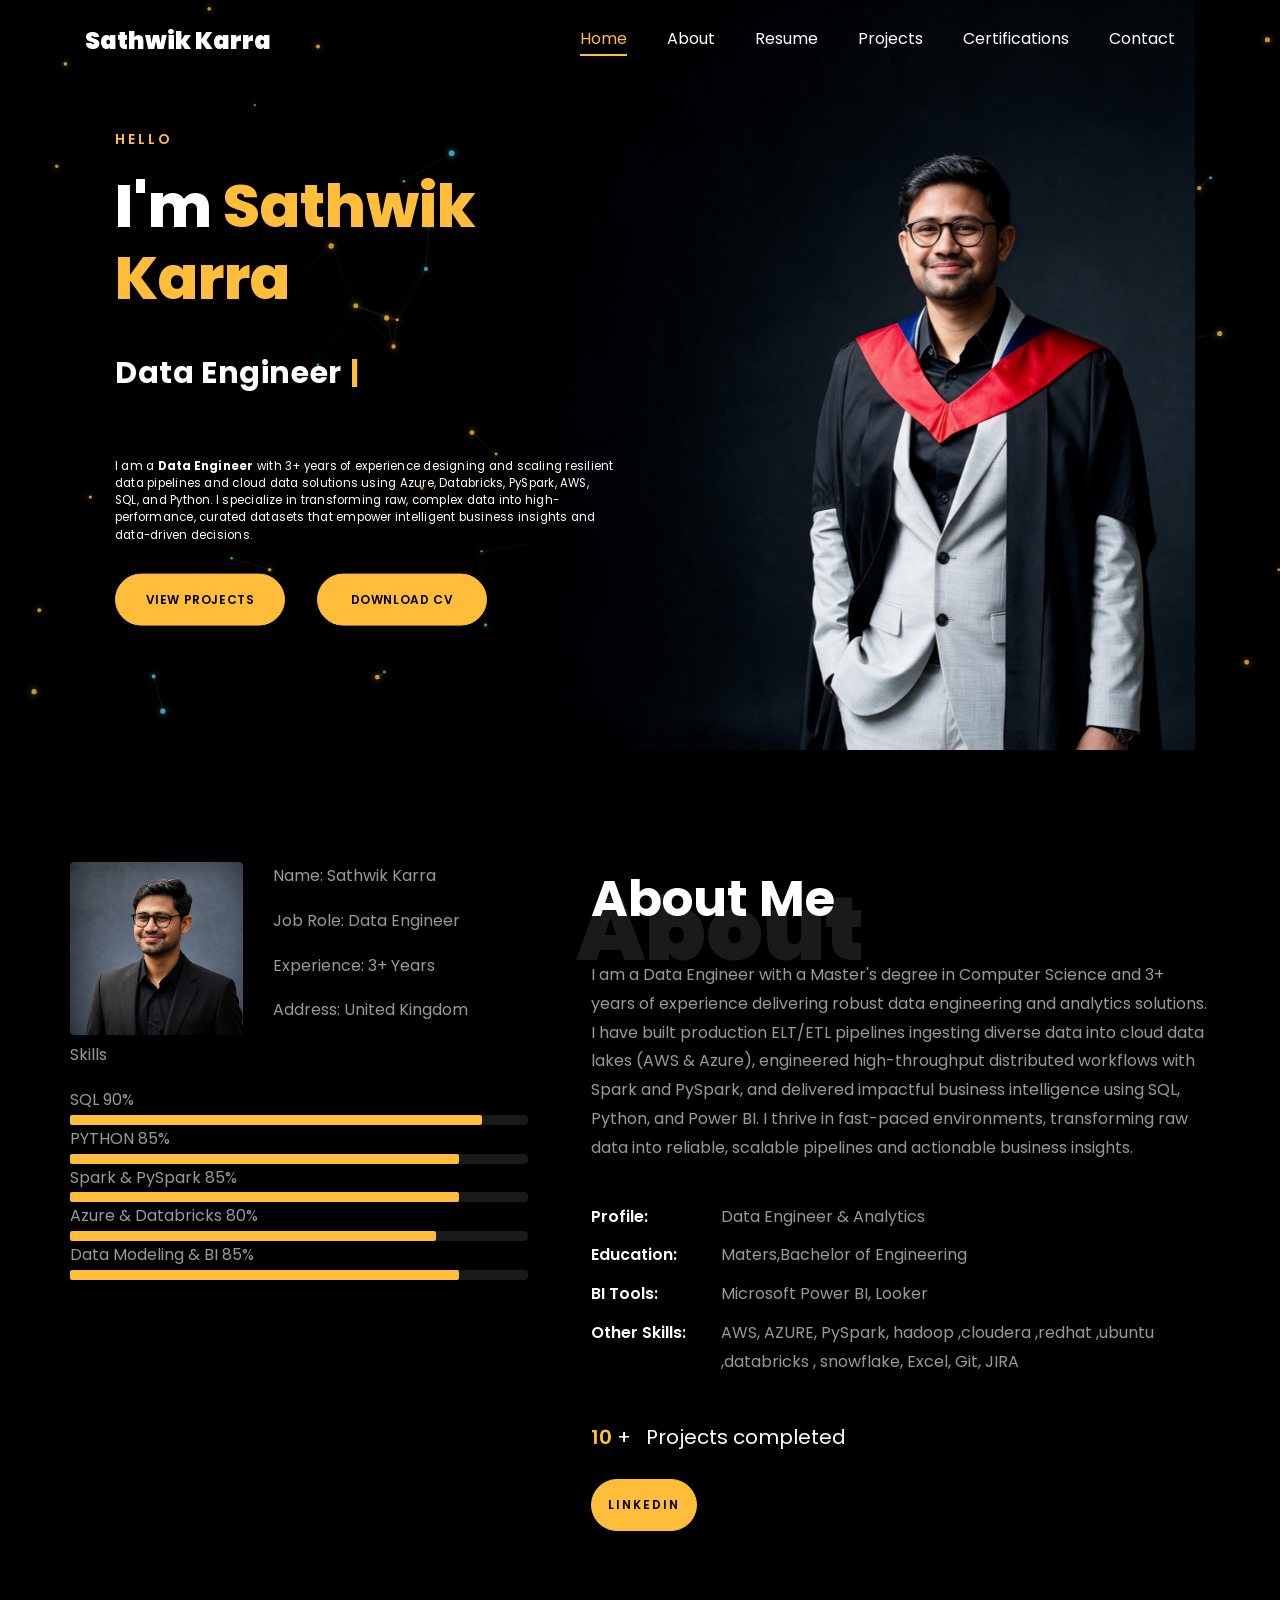
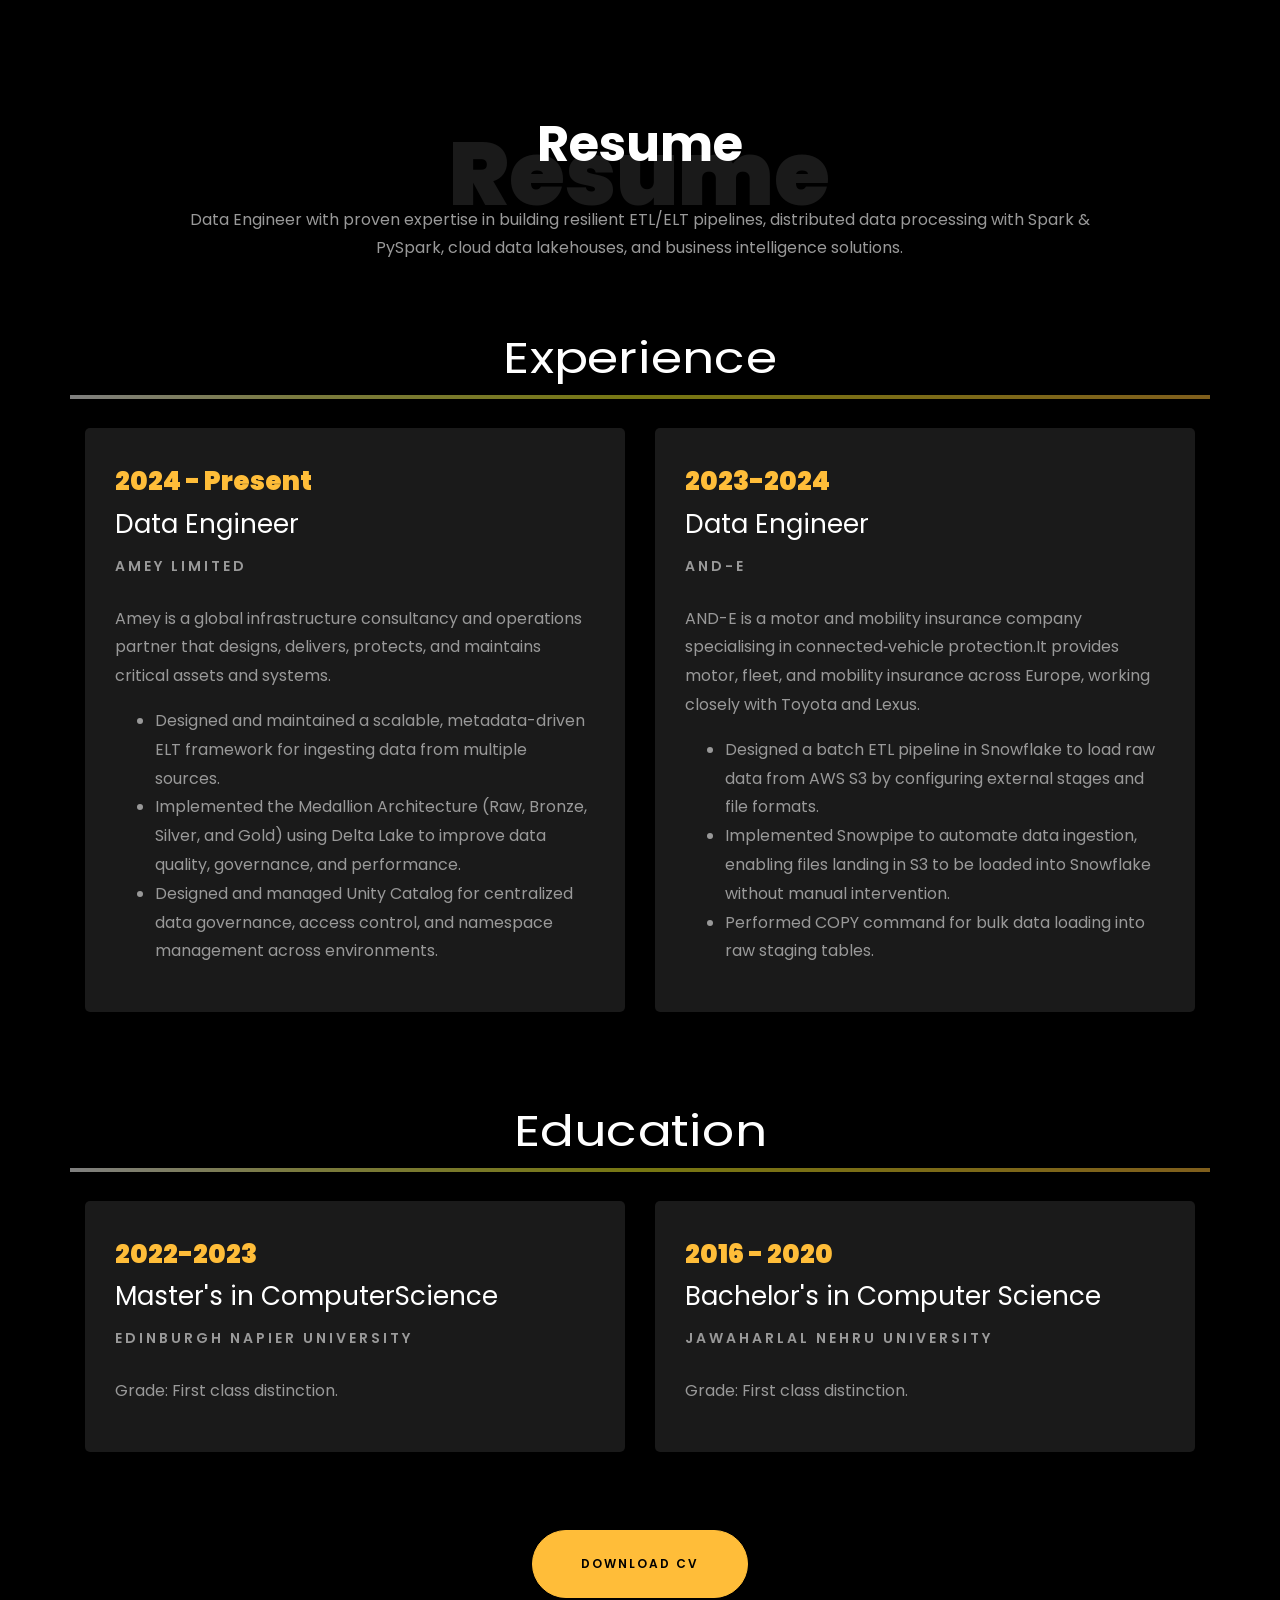
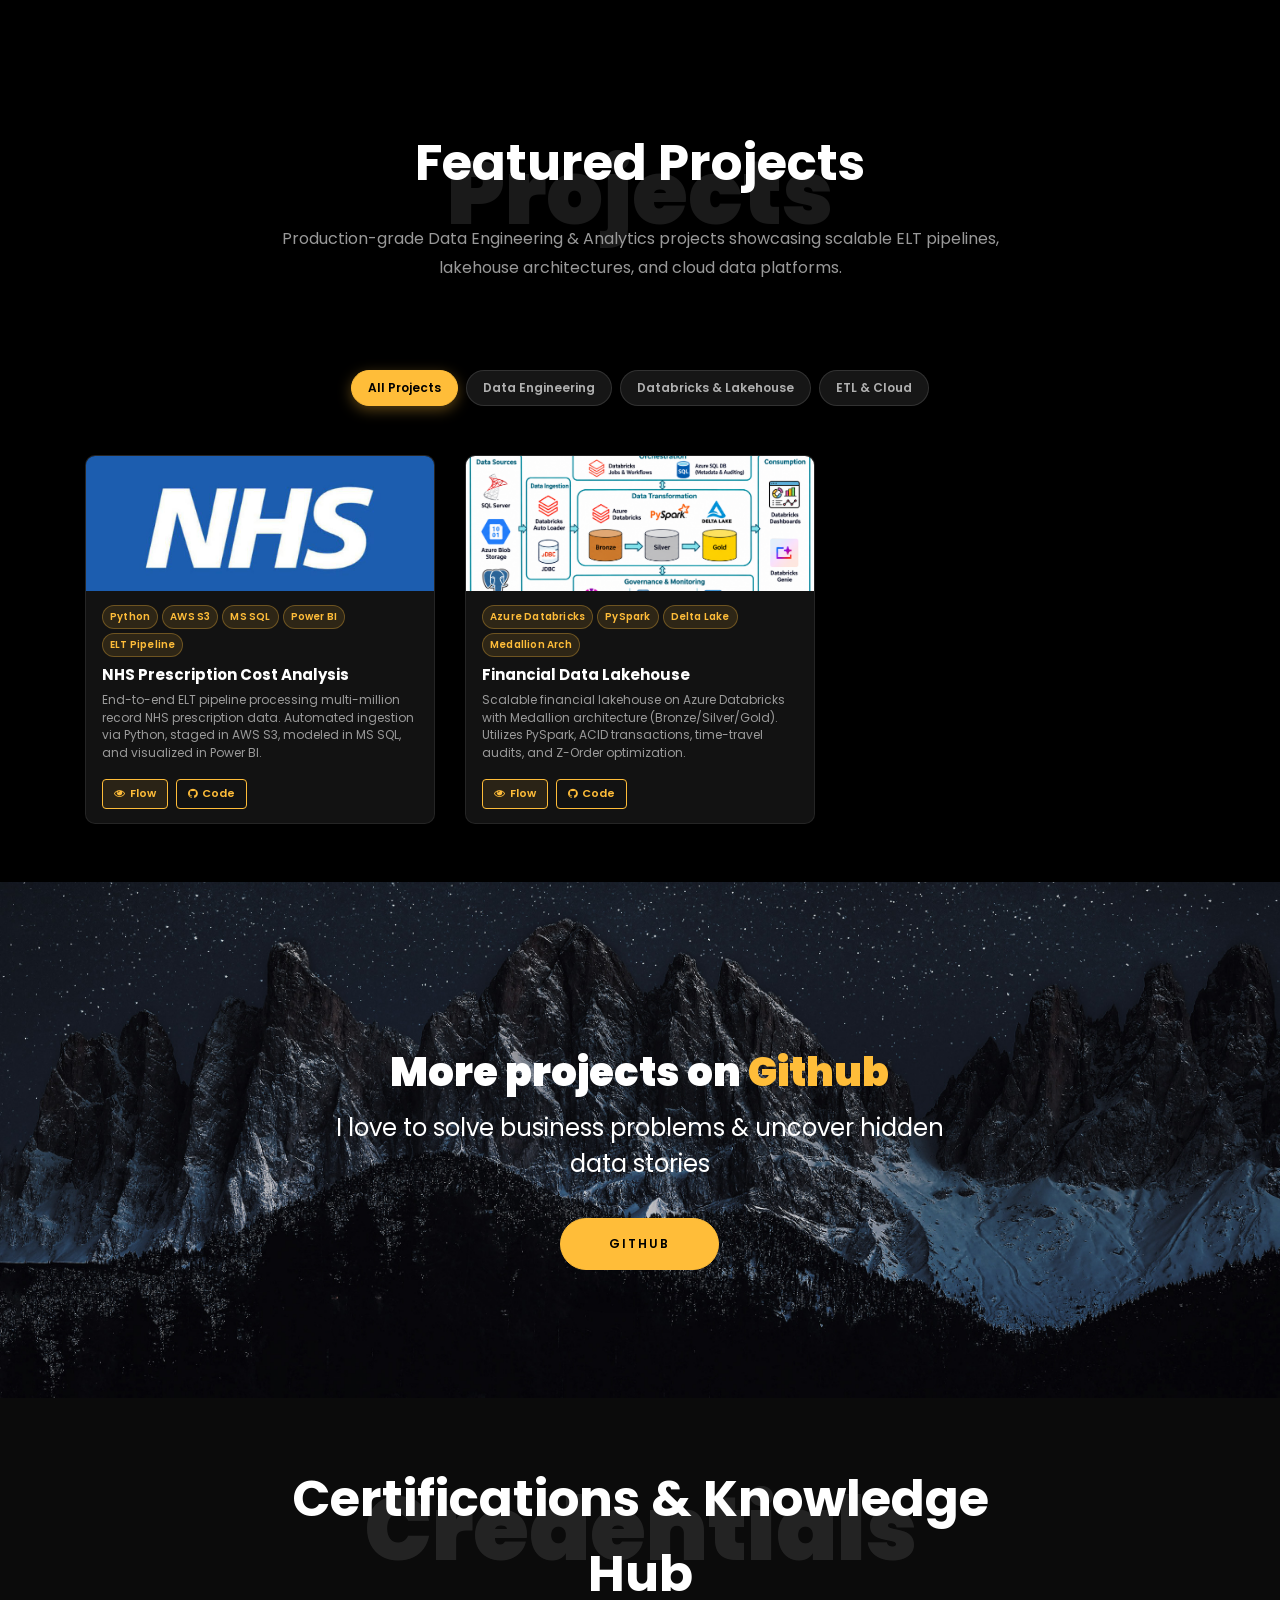
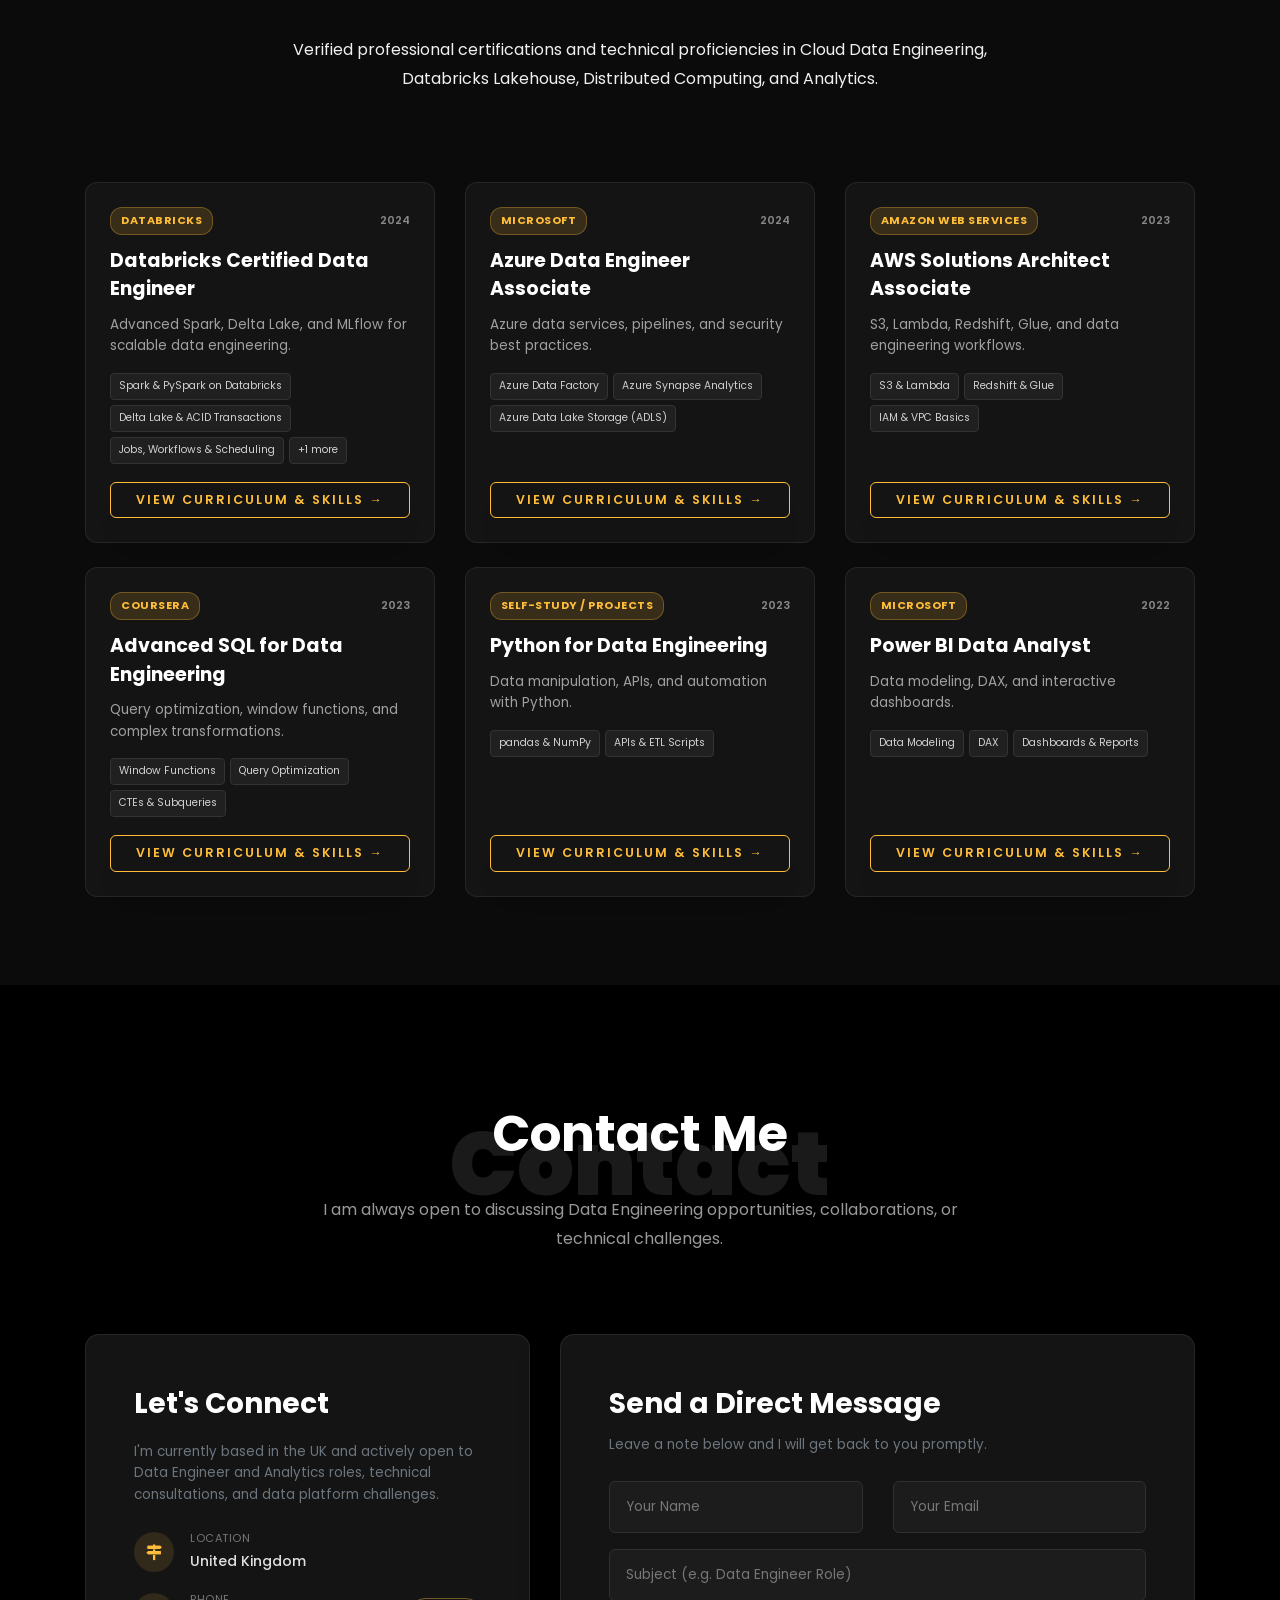
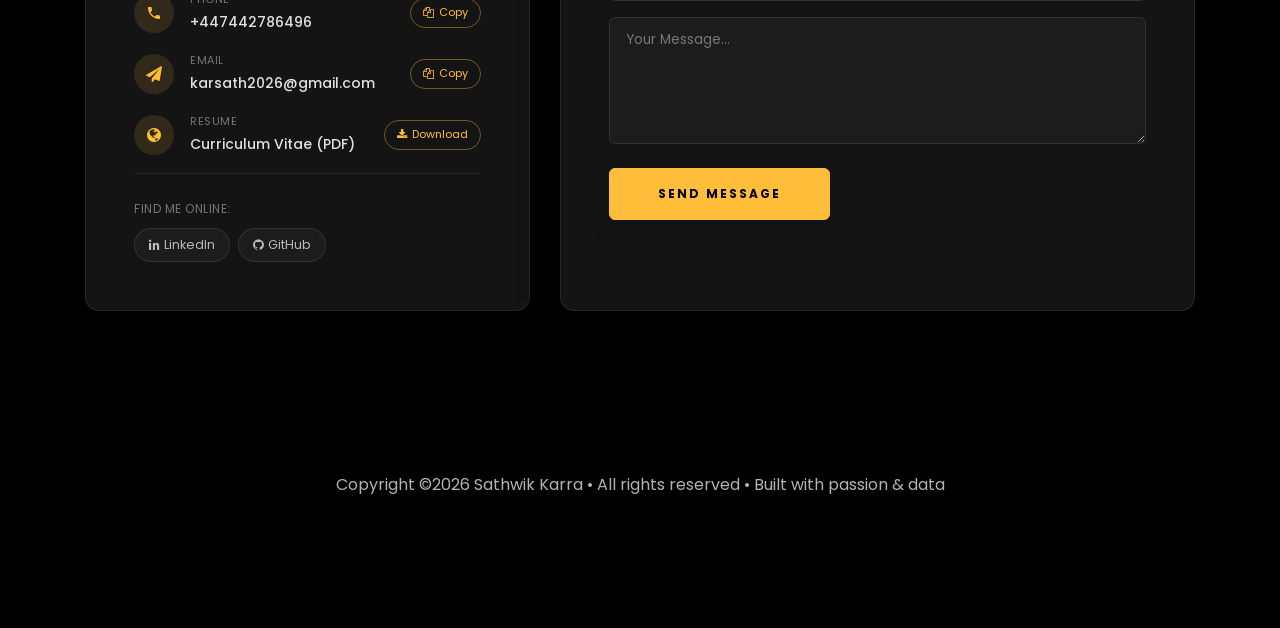
==== commit d21ddc0f: "Merge branch 'feature31' into main" ====
--- a/index.html
+++ b/index.html
@@ -973,10 +973,10 @@
                   
                   <p>I am a Data Engineer with a Master's degree in Computer Science and 3+ years of experience delivering robust data engineering and analytics solutions. I have built production ELT/ETL pipelines ingesting diverse data into cloud data lakes (AWS &amp; Azure), engineered high-throughput distributed workflows with Spark and PySpark, and delivered impactful business intelligence using SQL, Python, and Power BI. I thrive in fast-paced environments, transforming raw data into reliable, scalable pipelines and actionable business insights.</p>
                   <ul class="about-info mt-4 px-md-0 px-2">
-                    <li class="d-flex"><span>Profile:</span> <span>Data Engineering &amp; Analytics</span></li>
-                    <li class="d-flex"><span>Education:</span> <span>Master's &amp; Bachelor's in Computer Science</span></li>
-                    <li class="d-flex"><span>BI Tools:</span> <span>Microsoft Power BI, Tableau, Looker</span></li>
-                    <li class="d-flex"><span>Key Technologies:</span> <span>Azure, AWS, Databricks, PySpark, Delta Lake, Snowflake, SQL, Ubuntu, Git, Jira</span></li>
+                    <li class="d-flex"><span>Profile:</span> <span>Data Engineer &amp; Analytics</span></li>
+                    <li class="d-flex"><span>Education:</span> <span>Maters,Bachelor of Engineering</span></li>
+                    <li class="d-flex"><span>BI Tools:</span> <span>Microsoft Power BI, Looker</span></li>
+                    <li class="d-flex"><span>Other Skills:</span> <span>AWS, AZURE, PySpark, hadoop ,cloudera ,redhat ,ubuntu ,databricks , snowflake, Excel, Git, JIRA</span></li>
                   </ul>
                 </div>
               </div>
@@ -1029,15 +1029,18 @@
 
           <div class="col-md-6">
             <div class="resume-wrap ftco-animate">
-              <span class="date">2023 - 2024</span>
-              <h2>Data Engineer</h2>
+              <span class="date">2023-2024</span>
+              <h2> Data Engineer</h2>
               <span class="position">AND-E</span>
-              <p class="mt-4">AND-E is a motor and mobility insurance company specializing in connected-vehicle protection. It provides motor, fleet, and mobility insurance across Europe, working closely with Toyota and Lexus.</p>
-              <ul>
-                <li>Designed a batch ETL pipeline in Snowflake to load raw data from AWS S3 by configuring external stages and file formats.</li>
-                <li>Implemented Snowpipe to automate ingestion, loading files from S3 into Snowflake without manual intervention.</li>
-                <li>Used the COPY command for bulk data loading into raw staging tables.</li>
-              </ul>
+              <p class="mt-4">AND-E is a motor and mobility insurance company specialising in connected‑vehicle protection.It provides motor, fleet, and mobility insurance across Europe, working closely with Toyota and Lexus.
+                <ul>
+                  <li>Designed a batch ETL pipeline in Snowflake to load raw data from AWS S3 by configuring external 
+stages and file formats.</li>
+                  <li>Implemented Snowpipe to automate data ingestion, enabling files landing in S3 to be loaded into 
+Snowflake without manual intervention.</li>
+                  <li>Performed COPY command for bulk data loading into raw staging tables.</li>
+                </ul>
+              </p>
             </div>
           </div>
         </div>
@@ -1053,8 +1056,8 @@
         <div class="row">
           <div class="col-md-6">
             <div class="resume-wrap ftco-animate">
-              <span class="date">2022 - 2024</span>
-              <h2>Master's in Computer Science</h2>
+              <span class="date">2022-2023</span>
+              <h2>Master's in ComputerScience</h2>
               <span class="position">Edinburgh Napier University</span>
               <p class="mt-4">Grade: First class distinction.</p>
             </div>
